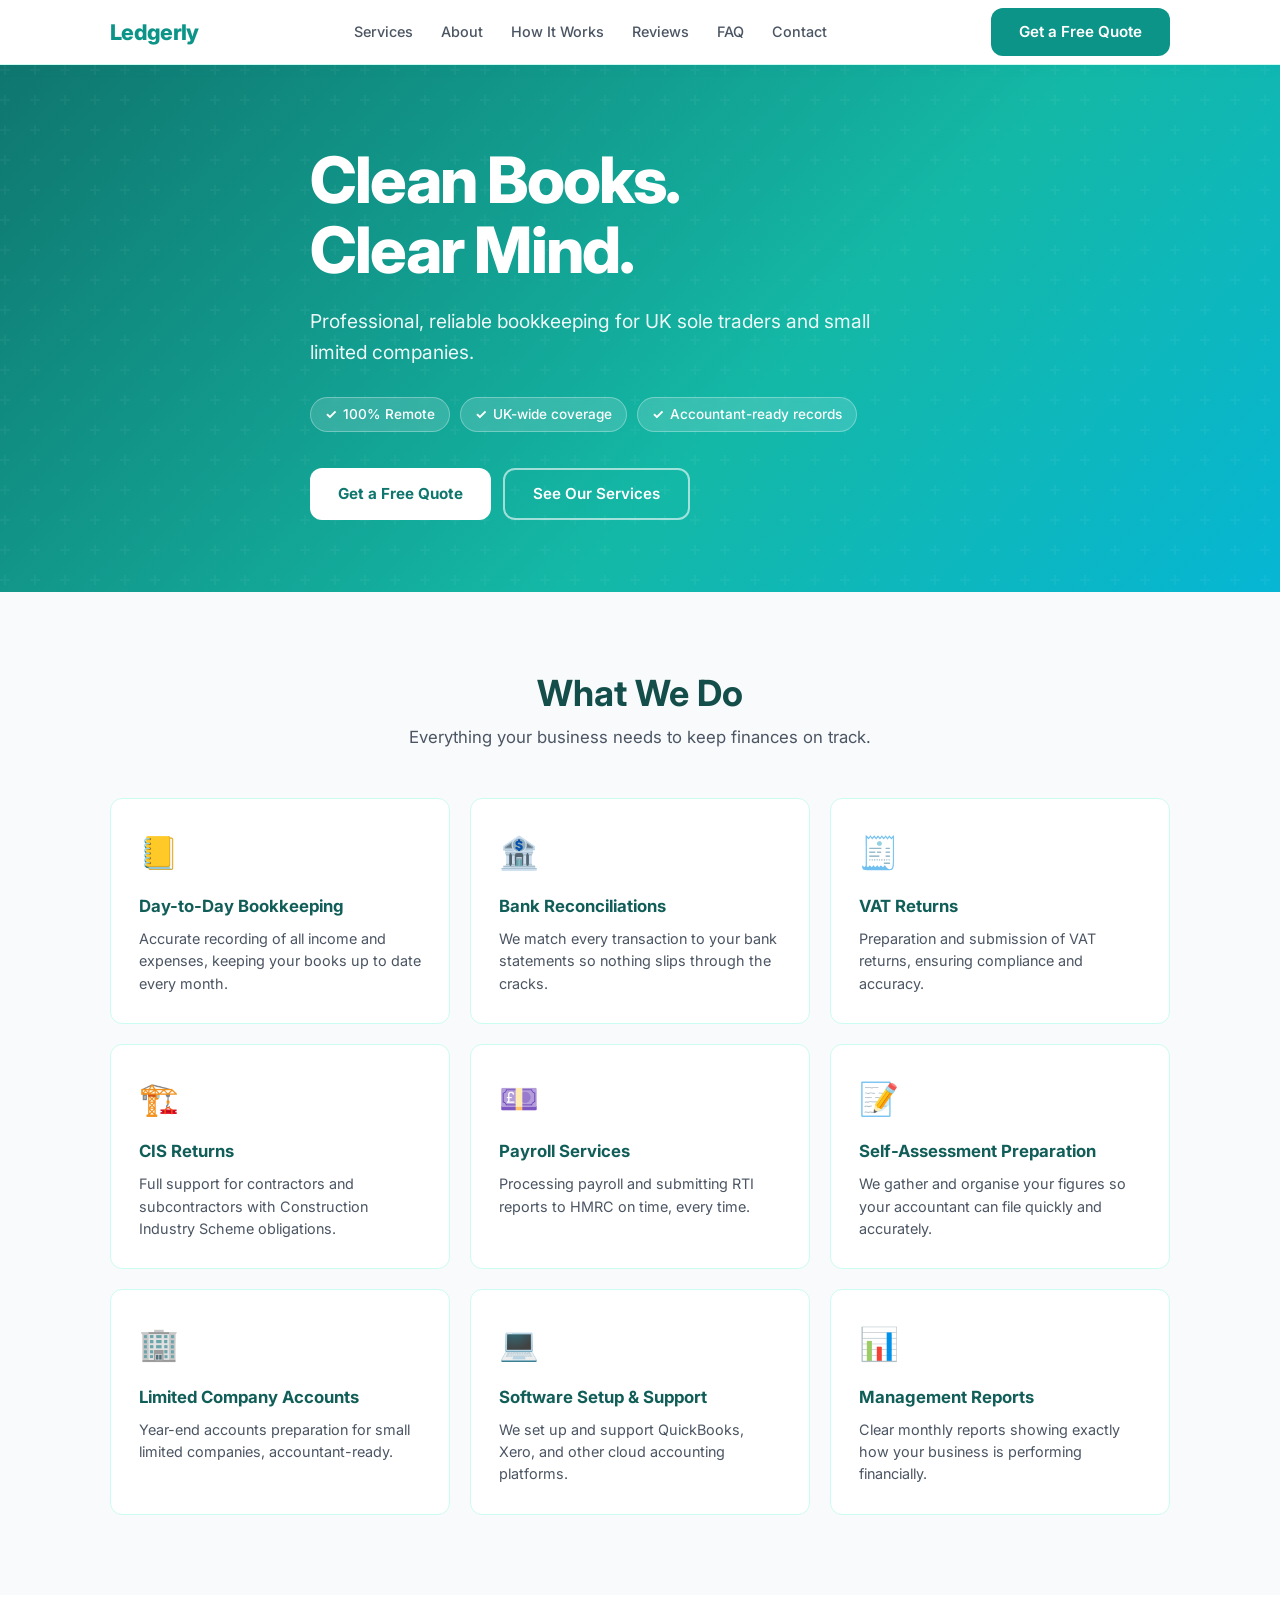
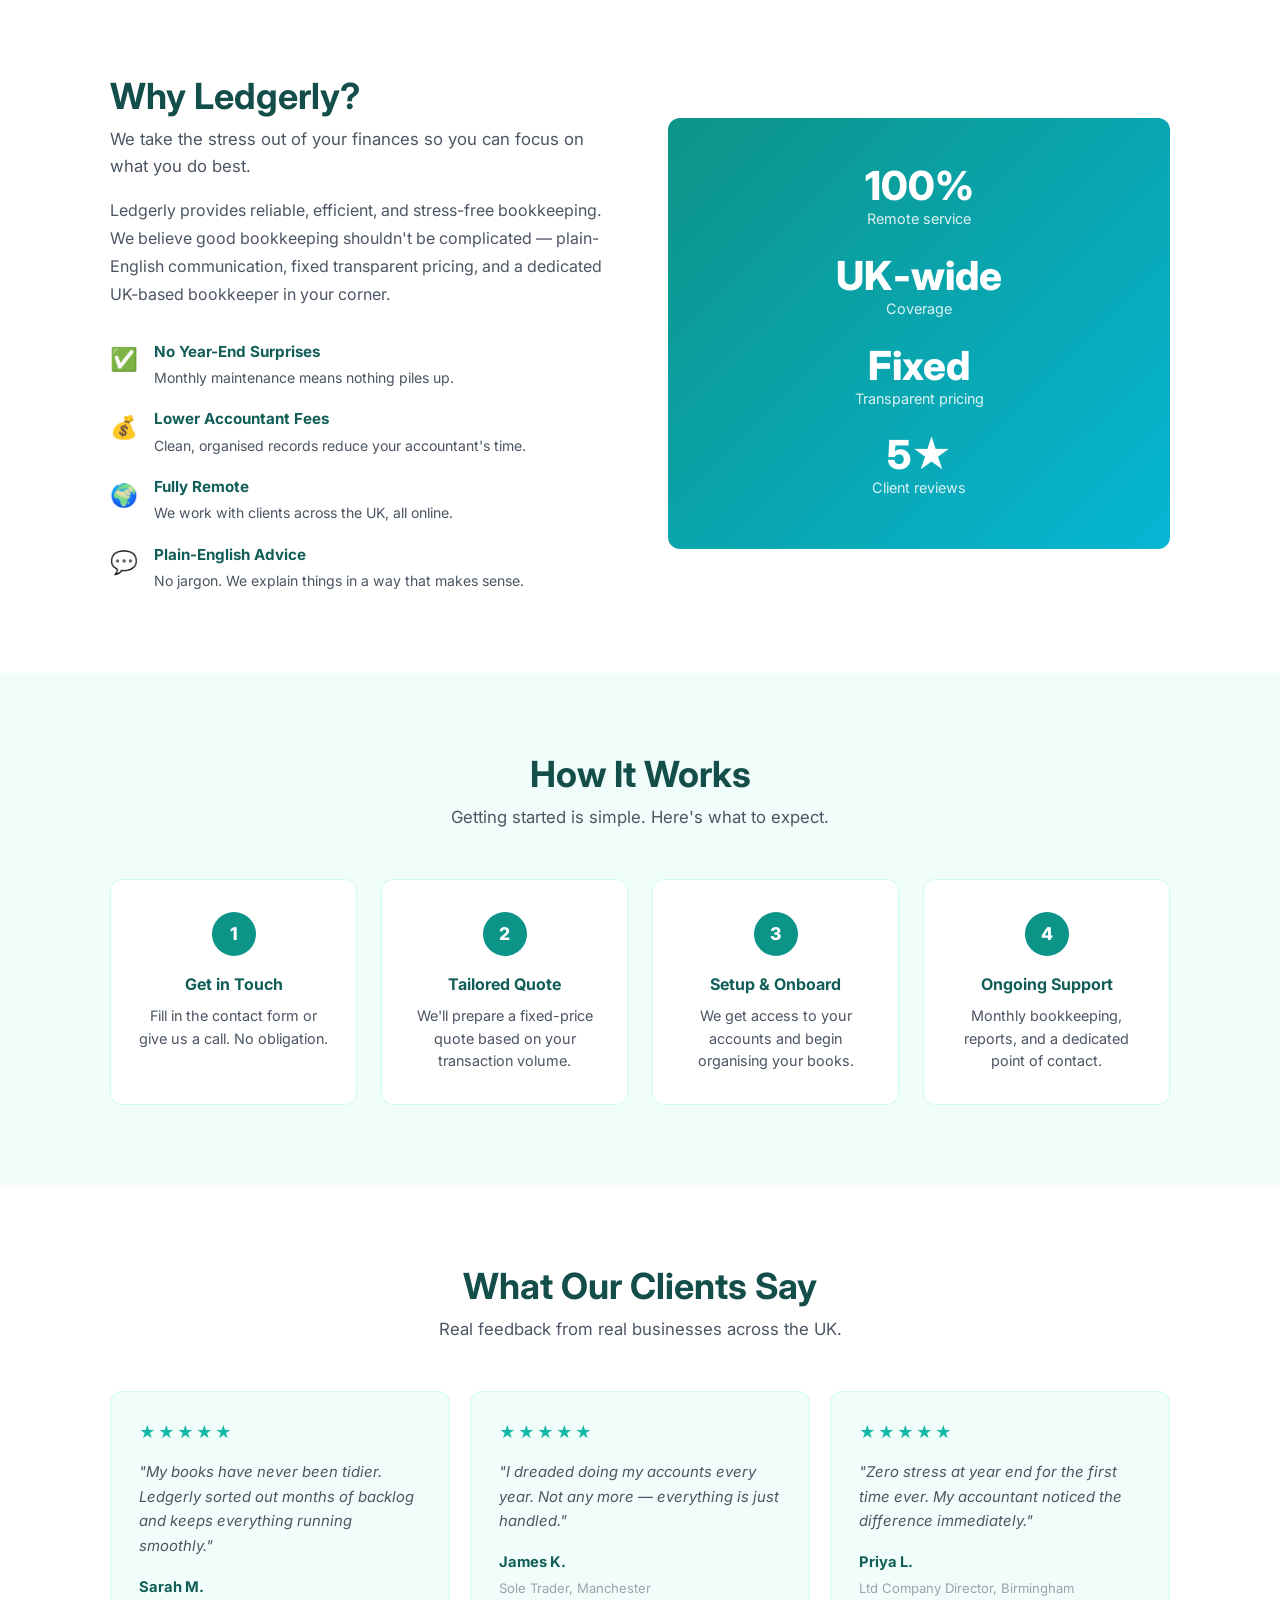
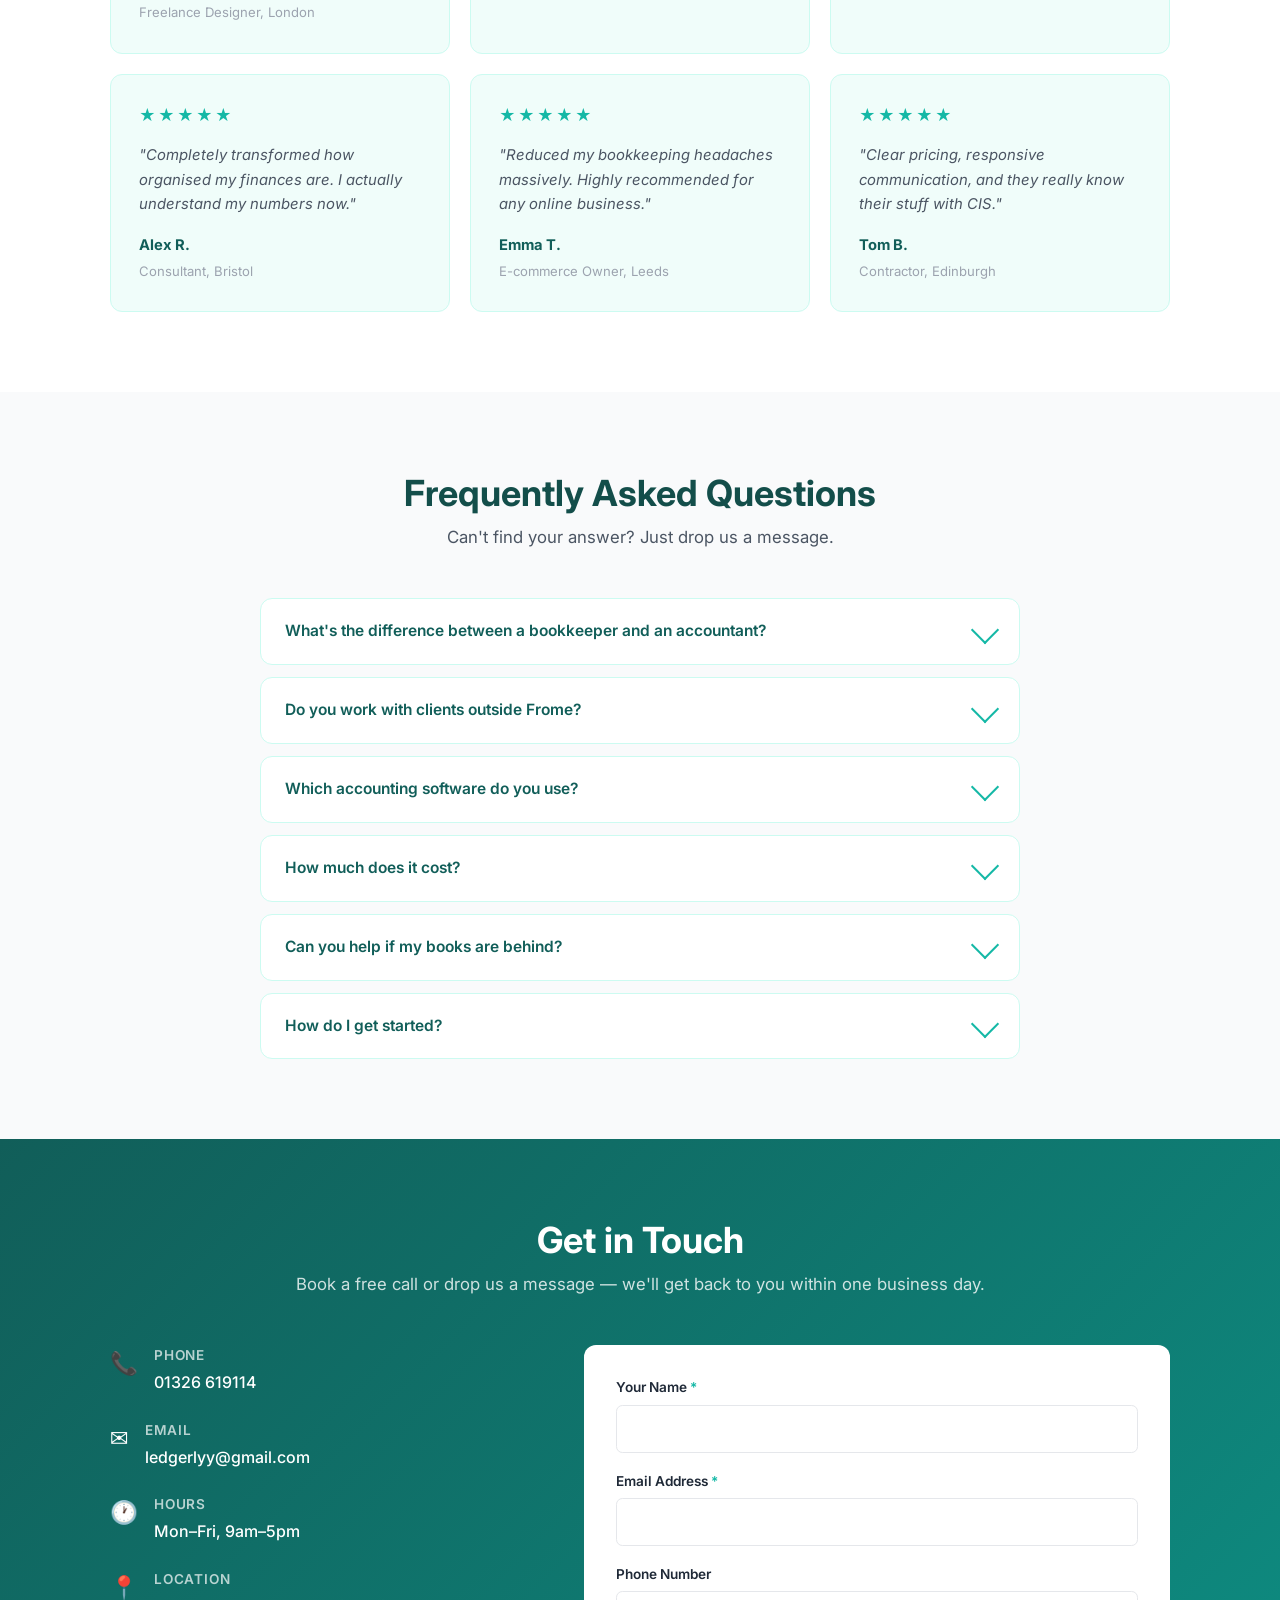
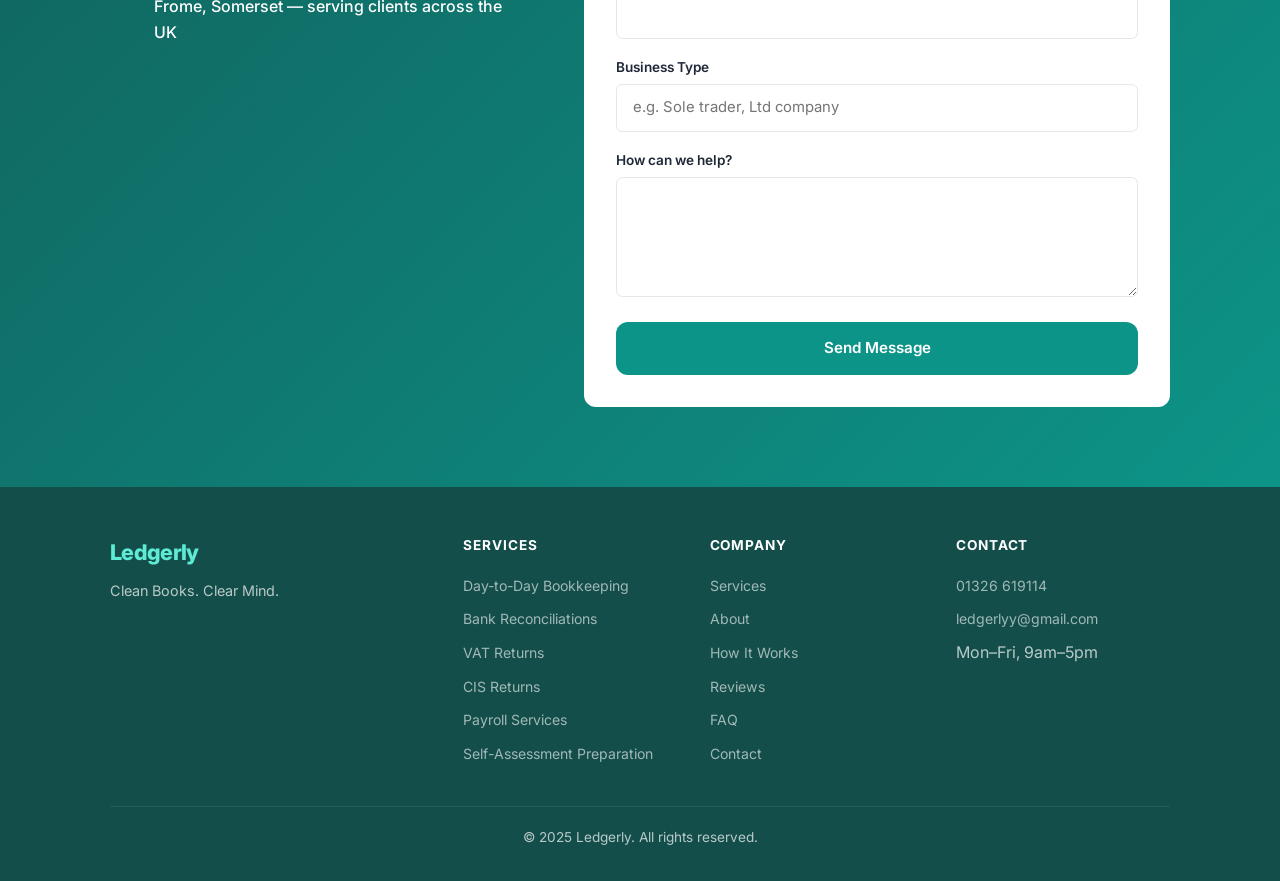
==== index.html @ a7e12fb5 "Initial load" ====
<!DOCTYPE html>
<html lang="en">
<head>
  <meta charset="UTF-8" />
  <meta name="viewport" content="width=device-width, initial-scale=1.0" />

  <!-- =====================================================
       EDIT: Page title & meta description (shown in Google)
       ===================================================== -->
  <title>Ledgerly — Professional Bookkeeping in Frome &amp; across the UK</title>
  <meta name="description" content="Reliable, remote bookkeeping for sole traders and small limited companies. Fixed-price packages. Based in Frome, Somerset — serving clients UK-wide." />

  <!-- Fonts -->
  <link rel="preconnect" href="https://fonts.googleapis.com" />
  <link rel="preconnect" href="https://fonts.gstatic.com" crossorigin />
  <link href="https://fonts.googleapis.com/css2?family=Inter:wght@400;500;600;700;800&display=swap" rel="stylesheet" />

  <link rel="stylesheet" href="style.css" />
</head>
<body>

  <!-- ╔══════════════════════════════════════════════════╗
       ║  NAVIGATION                                      ║
       ╚══════════════════════════════════════════════════╝ -->
  <header class="nav" id="nav">
    <div class="container nav__inner">
      <a href="#" class="nav__logo" id="nav-logo">Ledgerly</a>
      <nav class="nav__links" id="nav-links" aria-label="Main navigation"></nav>
      <a href="#contact" class="btn btn-primary nav__cta" id="nav-cta">Get a Free Quote</a>
      <button class="nav__hamburger" id="hamburger" aria-label="Open menu" aria-expanded="false">
        <span></span><span></span><span></span>
      </button>
    </div>
    <div class="nav__mobile" id="mobile-menu" role="navigation" aria-label="Mobile navigation"></div>
  </header>

  <main>

    <!-- ╔══════════════════════════════════════════════════╗
         ║  HERO                                            ║
         ╚══════════════════════════════════════════════════╝ -->
    <section class="hero" id="hero">
      <div class="container hero__inner">
        <h1 id="hero-heading"></h1>
        <p class="hero__sub" id="hero-sub"></p>
        <div class="hero__badges" id="hero-badges"></div>
        <div class="hero__ctas" id="hero-ctas"></div>
      </div>
    </section>

    <!-- ╔══════════════════════════════════════════════════╗
         ║  SERVICES                                        ║
         ╚══════════════════════════════════════════════════╝ -->
    <section class="services" id="services">
      <div class="container">
        <div class="section-header">
          <h2 class="section-heading" id="services-heading"></h2>
          <p class="section-sub"     id="services-sub"></p>
        </div>
        <div class="services__grid" id="services-grid"></div>
      </div>
    </section>

    <!-- ╔══════════════════════════════════════════════════╗
         ║  ABOUT / WHY US                                  ║
         ╚══════════════════════════════════════════════════╝ -->
    <section class="about" id="about">
      <div class="container about__inner">
        <div class="about__text">
          <h2 class="section-heading" id="about-heading"></h2>
          <p class="section-sub"     id="about-sub"></p>
          <p class="about__body"     id="about-body"></p>
          <ul class="about__points"  id="about-points"></ul>
        </div>
        <div class="about__visual" id="about-visual" aria-hidden="true">
          <div class="about__stat"><strong>100%</strong><span>Remote service</span></div>
          <div class="about__stat"><strong>UK&#8209;wide</strong><span>Coverage</span></div>
          <div class="about__stat"><strong>Fixed</strong><span>Transparent pricing</span></div>
          <div class="about__stat"><strong>5★</strong><span>Client reviews</span></div>
        </div>
      </div>
    </section>

    <!-- ╔══════════════════════════════════════════════════╗
         ║  HOW IT WORKS                                    ║
         ╚══════════════════════════════════════════════════╝ -->
    <section class="how-it-works" id="how-it-works">
      <div class="container">
        <div class="section-header">
          <h2 class="section-heading" id="hiw-heading"></h2>
          <p class="section-sub"     id="hiw-sub"></p>
        </div>
        <div class="steps" id="steps"></div>
      </div>
    </section>

    <!-- ╔══════════════════════════════════════════════════╗
         ║  REVIEWS / TESTIMONIALS                          ║
         ╚══════════════════════════════════════════════════╝ -->
    <section class="reviews" id="reviews">
      <div class="container">
        <div class="section-header">
          <h2 class="section-heading" id="reviews-heading"></h2>
          <p class="section-sub"     id="reviews-sub"></p>
        </div>
        <div class="reviews__grid" id="reviews-grid"></div>
      </div>
    </section>

    <!-- ╔══════════════════════════════════════════════════╗
         ║  FAQ                                             ║
         ╚══════════════════════════════════════════════════╝ -->
    <section class="faq" id="faq">
      <div class="container">
        <div class="section-header">
          <h2 class="section-heading" id="faq-heading"></h2>
          <p class="section-sub"     id="faq-sub"></p>
        </div>
        <ul class="faq__list" id="faq-list"></ul>
      </div>
    </section>

    <!-- ╔══════════════════════════════════════════════════╗
         ║  CONTACT                                         ║
         ╚══════════════════════════════════════════════════╝ -->
    <section class="contact" id="contact">
      <div class="container">
        <div class="section-header">
          <h2 class="section-heading" id="contact-heading"></h2>
          <p class="section-sub"     id="contact-sub"></p>
        </div>
        <div class="contact__inner">

          <!-- Contact details -->
          <div class="contact__info" id="contact-info">
            <div class="contact__detail">
              <span class="contact__detail-icon">📞</span>
              <div>
                <h4>Phone</h4>
                <a id="contact-phone" href=""></a>
              </div>
            </div>
            <div class="contact__detail">
              <span class="contact__detail-icon">✉️</span>
              <div>
                <h4>Email</h4>
                <a id="contact-email" href=""></a>
              </div>
            </div>
            <div class="contact__detail">
              <span class="contact__detail-icon">🕐</span>
              <div>
                <h4>Hours</h4>
                <p id="contact-hours"></p>
              </div>
            </div>
            <div class="contact__detail">
              <span class="contact__detail-icon">📍</span>
              <div>
                <h4>Location</h4>
                <p id="contact-location"></p>
              </div>
            </div>
          </div>

          <!-- Contact form -->
          <!-- NOTE: This form does nothing by default — connect to Formspree, Netlify Forms,
               or similar to receive submissions. See script.js for instructions. -->
          <div class="contact__form">
            <form id="contact-form" novalidate>
              <div id="form-fields"></div>
              <button type="submit" class="btn btn-primary form-submit" id="form-submit"></button>
            </form>
            <div class="form-success" id="form-success">
              ✅ Thanks! We'll be in touch within one business day.
            </div>
          </div>

        </div>
      </div>
    </section>

  </main>

  <!-- ╔══════════════════════════════════════════════════╗
       ║  FOOTER                                          ║
       ╚══════════════════════════════════════════════════╝ -->
  <footer class="footer">
    <div class="container">
      <div class="footer__inner">

        <div class="footer__brand">
          <div class="nav__logo" id="footer-logo"></div>
          <p id="footer-tagline"></p>
        </div>

        <div class="footer__col">
          <h4>Services</h4>
          <ul id="footer-services"></ul>
        </div>

        <div class="footer__col">
          <h4>Company</h4>
          <ul id="footer-nav"></ul>
        </div>

        <div class="footer__col">
          <h4>Contact</h4>
          <ul id="footer-contact"></ul>
        </div>

      </div>

      <div class="footer__bottom">
        <p id="footer-copy"></p>
      </div>
    </div>
  </footer>

  <!-- Content data -->
  <script src="content.js"></script>
  <!-- App logic (renders content + interactivity) -->
  <script src="script.js"></script>

</body>
</html>
---- style.css ----
/* ============================================================
   LEDGERLY — Turquoise Theme
   To change colours, edit the variables in :root below
   ============================================================ */

:root {
  /* Primary palette — turquoise / teal */
  --clr-50:   #f0fdfa;
  --clr-100:  #ccfbf1;
  --clr-200:  #99f6e4;
  --clr-300:  #5eead4;
  --clr-400:  #2dd4bf;
  --clr-500:  #14b8a6;   /* main brand colour */
  --clr-600:  #0d9488;   /* darker — headings, buttons */
  --clr-700:  #0f766e;
  --clr-800:  #115e59;
  --clr-900:  #134e4a;

  /* Accent */
  --clr-accent: #06b6d4;   /* cyan pop */

  /* Neutrals */
  --clr-white:  #ffffff;
  --clr-gray50: #f9fafb;
  --clr-gray100:#f3f4f6;
  --clr-gray200:#e5e7eb;
  --clr-gray400:#9ca3af;
  --clr-gray600:#4b5563;
  --clr-gray800:#1f2937;
  --clr-gray900:#111827;

  /* Typography */
  --font-sans: 'Inter', system-ui, -apple-system, sans-serif;
  --font-size-base: 1rem;

  /* Layout */
  --max-w: 1100px;
  --radius: .75rem;
  --radius-sm: .4rem;
  --shadow: 0 4px 24px rgba(13, 148, 136, .12);
  --shadow-lg: 0 8px 40px rgba(13, 148, 136, .18);

  /* Transitions */
  --transition: .2s ease;
}

/* ── Reset ───────────────────────────────────────────────── */
*, *::before, *::after { box-sizing: border-box; margin: 0; padding: 0; }

html { scroll-behavior: smooth; font-size: 16px; }

body {
  font-family: var(--font-sans);
  color: var(--clr-gray800);
  background: var(--clr-white);
  line-height: 1.6;
  -webkit-font-smoothing: antialiased;
}

img { max-width: 100%; display: block; }
a  { color: inherit; text-decoration: none; }
ul { list-style: none; }
button { cursor: pointer; border: none; background: none; font: inherit; }

/* ── Utilities ───────────────────────────────────────────── */
.container {
  max-width: var(--max-w);
  margin-inline: auto;
  padding-inline: 1.25rem;
}

.section-heading {
  font-size: clamp(1.6rem, 4vw, 2.25rem);
  font-weight: 700;
  color: var(--clr-900);
  line-height: 1.2;
}

.section-sub {
  color: var(--clr-gray600);
  font-size: 1.05rem;
  margin-top: .5rem;
}

.section-header {
  text-align: center;
  margin-bottom: 3rem;
}

.btn {
  display: inline-flex;
  align-items: center;
  gap: .4rem;
  padding: .75rem 1.75rem;
  border-radius: var(--radius);
  font-weight: 600;
  font-size: .95rem;
  transition: var(--transition);
  white-space: nowrap;
}

.btn-primary {
  background: var(--clr-600);
  color: var(--clr-white);
}
.btn-primary:hover { background: var(--clr-700); transform: translateY(-1px); box-shadow: var(--shadow); }

.btn-outline {
  background: transparent;
  color: var(--clr-600);
  border: 2px solid var(--clr-600);
}
.btn-outline:hover { background: var(--clr-50); }

.btn-white {
  background: var(--clr-white);
  color: var(--clr-700);
  font-weight: 700;
}
.btn-white:hover { background: var(--clr-50); transform: translateY(-1px); }

/* ── Navigation ──────────────────────────────────────────── */
.nav {
  position: sticky;
  top: 0;
  z-index: 100;
  background: var(--clr-white);
  border-bottom: 1px solid var(--clr-100);
  box-shadow: 0 2px 12px rgba(13,148,136,.07);
}

.nav__inner {
  display: flex;
  align-items: center;
  justify-content: space-between;
  height: 4rem;
}

.nav__logo {
  font-size: 1.35rem;
  font-weight: 800;
  color: var(--clr-600);
  letter-spacing: -.03em;
}

.nav__logo span { color: var(--clr-accent); }

.nav__links {
  display: flex;
  align-items: center;
  gap: 1.75rem;
}

.nav__links a {
  font-size: .9rem;
  font-weight: 500;
  color: var(--clr-gray600);
  transition: color var(--transition);
}
.nav__links a:hover { color: var(--clr-600); }

.nav__cta { margin-left: .5rem; }

.nav__hamburger {
  display: none;
  flex-direction: column;
  gap: 5px;
  padding: .25rem;
}
.nav__hamburger span {
  display: block;
  width: 22px;
  height: 2px;
  background: var(--clr-600);
  border-radius: 2px;
  transition: var(--transition);
}

/* ── Mobile nav ──────────────────────────────────────────── */
.nav__mobile {
  display: none;
  flex-direction: column;
  gap: .25rem;
  padding: 1rem 1.25rem 1.5rem;
  background: var(--clr-white);
  border-top: 1px solid var(--clr-100);
}
.nav__mobile.open { display: flex; }
.nav__mobile a {
  padding: .6rem .75rem;
  border-radius: var(--radius-sm);
  font-weight: 500;
  color: var(--clr-gray600);
  transition: background var(--transition), color var(--transition);
}
.nav__mobile a:hover { background: var(--clr-50); color: var(--clr-600); }
.nav__mobile .btn { width: 100%; justify-content: center; margin-top: .5rem; }

/* ── Hero ────────────────────────────────────────────────── */
.hero {
  background: linear-gradient(135deg, var(--clr-700) 0%, var(--clr-500) 60%, var(--clr-accent) 100%);
  color: var(--clr-white);
  padding: 5rem 0 4.5rem;
  position: relative;
  overflow: hidden;
}

.hero::before {
  content: "";
  position: absolute;
  inset: 0;
  background: url("data:image/svg+xml,%3Csvg width='60' height='60' viewBox='0 0 60 60' xmlns='http://www.w3.org/2000/svg'%3E%3Cg fill='none' fill-rule='evenodd'%3E%3Cg fill='%23ffffff' fill-opacity='0.04'%3E%3Cpath d='M36 34v-4h-2v4h-4v2h4v4h2v-4h4v-2h-4zm0-30V0h-2v4h-4v2h4v4h2V6h4V4h-4zM6 34v-4H4v4H0v2h4v4h2v-4h4v-2H6zM6 4V0H4v4H0v2h4v4h2V6h4V4H6z'/%3E%3C/g%3E%3C/g%3E%3C/svg%3E");
  pointer-events: none;
}

.hero__inner { position: relative; max-width: 700px; }

.hero h1 {
  font-size: clamp(2.4rem, 6vw, 4rem);
  font-weight: 800;
  line-height: 1.1;
  letter-spacing: -.03em;
  margin-bottom: 1.25rem;
}

.hero__sub {
  font-size: clamp(1rem, 2.5vw, 1.2rem);
  opacity: .92;
  margin-bottom: 1.75rem;
  max-width: 560px;
  line-height: 1.65;
}

.hero__badges {
  display: flex;
  flex-wrap: wrap;
  gap: .6rem;
  margin-bottom: 2.25rem;
}

.badge {
  display: inline-flex;
  align-items: center;
  gap: .35rem;
  padding: .35rem .9rem;
  background: rgba(255,255,255,.15);
  border: 1px solid rgba(255,255,255,.3);
  border-radius: 100px;
  font-size: .85rem;
  font-weight: 500;
  backdrop-filter: blur(4px);
}

.badge::before { content: "✓"; font-weight: 700; }

.hero__ctas { display: flex; flex-wrap: wrap; gap: .75rem; }

/* ── Services ────────────────────────────────────────────── */
.services {
  padding: 5rem 0;
  background: var(--clr-gray50);
}

.services__grid {
  display: grid;
  grid-template-columns: repeat(auto-fill, minmax(300px, 1fr));
  gap: 1.25rem;
}

.service-card {
  background: var(--clr-white);
  border-radius: var(--radius);
  padding: 1.75rem;
  border: 1px solid var(--clr-100);
  transition: transform var(--transition), box-shadow var(--transition);
}
.service-card:hover { transform: translateY(-3px); box-shadow: var(--shadow); }

.service-card__icon {
  font-size: 2rem;
  margin-bottom: .9rem;
}

.service-card h3 {
  font-size: 1.05rem;
  font-weight: 700;
  color: var(--clr-800);
  margin-bottom: .5rem;
}

.service-card p {
  font-size: .9rem;
  color: var(--clr-gray600);
  line-height: 1.55;
}

/* ── About ───────────────────────────────────────────────── */
.about {
  padding: 5rem 0;
  background: var(--clr-white);
}

.about__inner {
  display: grid;
  grid-template-columns: 1fr 1fr;
  gap: 3.5rem;
  align-items: center;
}

.about__text .section-heading { text-align: left; }
.about__text .section-sub     { text-align: left; margin-bottom: 1rem; }

.about__body {
  color: var(--clr-gray600);
  line-height: 1.75;
  margin-bottom: 2rem;
}

.about__points {
  display: flex;
  flex-direction: column;
  gap: 1.1rem;
}

.about-point {
  display: flex;
  gap: 1rem;
  align-items: flex-start;
}

.about-point__icon {
  font-size: 1.4rem;
  flex-shrink: 0;
  margin-top: .1rem;
}

.about-point h4 {
  font-size: .95rem;
  font-weight: 700;
  color: var(--clr-800);
  margin-bottom: .2rem;
}

.about-point p {
  font-size: .88rem;
  color: var(--clr-gray600);
}

.about__visual {
  background: linear-gradient(135deg, var(--clr-600) 0%, var(--clr-accent) 100%);
  border-radius: var(--radius);
  padding: 3rem 2.5rem;
  display: flex;
  flex-direction: column;
  gap: 1.5rem;
}

.about__stat {
  text-align: center;
  color: var(--clr-white);
}
.about__stat strong {
  display: block;
  font-size: 2.5rem;
  font-weight: 800;
  line-height: 1;
}
.about__stat span {
  font-size: .9rem;
  opacity: .85;
}

/* ── How It Works ────────────────────────────────────────── */
.how-it-works {
  padding: 5rem 0;
  background: var(--clr-50);
}

.steps {
  display: grid;
  grid-template-columns: repeat(auto-fill, minmax(220px, 1fr));
  gap: 1.5rem;
  counter-reset: steps;
}

.step {
  background: var(--clr-white);
  border-radius: var(--radius);
  padding: 2rem 1.5rem;
  text-align: center;
  border: 1px solid var(--clr-100);
  position: relative;
}

.step__num {
  width: 2.75rem;
  height: 2.75rem;
  border-radius: 50%;
  background: var(--clr-600);
  color: var(--clr-white);
  font-weight: 800;
  font-size: 1.1rem;
  display: inline-flex;
  align-items: center;
  justify-content: center;
  margin-bottom: 1rem;
}

.step h3 {
  font-size: 1rem;
  font-weight: 700;
  color: var(--clr-800);
  margin-bottom: .5rem;
}

.step p {
  font-size: .9rem;
  color: var(--clr-gray600);
  line-height: 1.55;
}

/* ── Reviews ─────────────────────────────────────────────── */
.reviews {
  padding: 5rem 0;
  background: var(--clr-white);
}

.reviews__grid {
  display: grid;
  grid-template-columns: repeat(auto-fill, minmax(300px, 1fr));
  gap: 1.25rem;
}

.review-card {
  background: var(--clr-50);
  border: 1px solid var(--clr-100);
  border-radius: var(--radius);
  padding: 1.75rem;
  transition: box-shadow var(--transition);
}
.review-card:hover { box-shadow: var(--shadow); }

.review-card__stars {
  color: var(--clr-500);
  font-size: 1rem;
  letter-spacing: 2px;
  margin-bottom: .9rem;
}

.review-card__text {
  font-size: .93rem;
  color: var(--clr-gray600);
  line-height: 1.65;
  margin-bottom: 1.1rem;
  font-style: italic;
}

.review-card__author strong {
  display: block;
  font-size: .92rem;
  font-weight: 700;
  color: var(--clr-800);
}
.review-card__author span {
  font-size: .82rem;
  color: var(--clr-gray400);
}

/* ── FAQ ─────────────────────────────────────────────────── */
.faq {
  padding: 5rem 0;
  background: var(--clr-gray50);
}

.faq__list {
  max-width: 760px;
  margin-inline: auto;
  display: flex;
  flex-direction: column;
  gap: .75rem;
}

.faq-item {
  background: var(--clr-white);
  border: 1px solid var(--clr-100);
  border-radius: var(--radius);
  overflow: hidden;
}

.faq-item__q {
  width: 100%;
  text-align: left;
  padding: 1.25rem 1.5rem;
  display: flex;
  align-items: center;
  justify-content: space-between;
  gap: 1rem;
  font-weight: 600;
  font-size: .97rem;
  color: var(--clr-800);
  transition: background var(--transition);
}
.faq-item__q:hover { background: var(--clr-50); }

.faq-item__q .arrow {
  flex-shrink: 0;
  width: 1.25rem;
  height: 1.25rem;
  border-right: 2px solid var(--clr-500);
  border-bottom: 2px solid var(--clr-500);
  transform: rotate(45deg);
  transition: transform var(--transition);
  margin-top: -.25rem;
}

.faq-item.open .faq-item__q .arrow {
  transform: rotate(-135deg);
  margin-top: .25rem;
}

.faq-item__a {
  display: none;
  padding: 0 1.5rem 1.25rem;
  font-size: .93rem;
  color: var(--clr-gray600);
  line-height: 1.7;
}
.faq-item.open .faq-item__a { display: block; }

/* ── Contact ─────────────────────────────────────────────── */
.contact {
  padding: 5rem 0;
  background: linear-gradient(135deg, var(--clr-800) 0%, var(--clr-600) 100%);
  color: var(--clr-white);
}

.contact .section-heading { color: var(--clr-white); }
.contact .section-sub     { color: rgba(255,255,255,.8); }

.contact__inner {
  display: grid;
  grid-template-columns: 1fr 1.4fr;
  gap: 3.5rem;
  align-items: start;
}

.contact__info {
  display: flex;
  flex-direction: column;
  gap: 1.5rem;
}

.contact__detail {
  display: flex;
  gap: 1rem;
  align-items: flex-start;
}
.contact__detail-icon {
  font-size: 1.4rem;
  flex-shrink: 0;
}
.contact__detail h4 {
  font-size: .85rem;
  font-weight: 600;
  opacity: .7;
  text-transform: uppercase;
  letter-spacing: .06em;
  margin-bottom: .2rem;
}
.contact__detail p, .contact__detail a {
  font-size: 1rem;
  color: var(--clr-white);
  font-weight: 500;
}
.contact__detail a:hover { text-decoration: underline; opacity: .85; }

.contact__form {
  background: var(--clr-white);
  border-radius: var(--radius);
  padding: 2rem;
}

.form-group {
  margin-bottom: 1.1rem;
}

.form-group label {
  display: block;
  font-size: .85rem;
  font-weight: 600;
  color: var(--clr-gray800);
  margin-bottom: .35rem;
}

.form-group input,
.form-group textarea {
  width: 100%;
  padding: .7rem 1rem;
  border: 1.5px solid var(--clr-gray200);
  border-radius: var(--radius-sm);
  font: inherit;
  font-size: .93rem;
  color: var(--clr-gray800);
  transition: border-color var(--transition), box-shadow var(--transition);
  outline: none;
}

.form-group input:focus,
.form-group textarea:focus {
  border-color: var(--clr-500);
  box-shadow: 0 0 0 3px rgba(20,184,166,.15);
}

.form-group textarea { resize: vertical; min-height: 110px; }

.form-submit { width: 100%; justify-content: center; padding: .9rem; }

.form-success {
  display: none;
  text-align: center;
  padding: 1.5rem;
  color: var(--clr-700);
  font-weight: 600;
}

/* ── Footer ──────────────────────────────────────────────── */
.footer {
  background: var(--clr-900);
  color: rgba(255,255,255,.7);
  padding: 3rem 0 2rem;
}

.footer__inner {
  display: grid;
  grid-template-columns: 1.5fr 1fr 1fr 1fr;
  gap: 2rem;
}

.footer__brand .nav__logo { color: var(--clr-300); margin-bottom: .6rem; }
.footer__brand p { font-size: .9rem; line-height: 1.6; }

.footer__col h4 {
  font-size: .85rem;
  font-weight: 700;
  color: var(--clr-white);
  text-transform: uppercase;
  letter-spacing: .07em;
  margin-bottom: 1rem;
}

.footer__col ul { display: flex; flex-direction: column; gap: .5rem; }
.footer__col ul a {
  font-size: .88rem;
  color: rgba(255,255,255,.6);
  transition: color var(--transition);
}
.footer__col ul a:hover { color: var(--clr-300); }

.footer__bottom {
  margin-top: 2.5rem;
  padding-top: 1.25rem;
  border-top: 1px solid rgba(255,255,255,.08);
  text-align: center;
  font-size: .85rem;
}

/* ── Responsive ──────────────────────────────────────────── */
@media (max-width: 900px) {
  .about__inner  { grid-template-columns: 1fr; }
  .about__visual { display: none; }
  .contact__inner { grid-template-columns: 1fr; }
  .footer__inner  { grid-template-columns: 1fr 1fr; }
}

@media (max-width: 700px) {
  .nav__links { display: none; }
  .nav__cta   { display: none; }
  .nav__hamburger { display: flex; }

  .hero { padding: 3.5rem 0 3rem; }

  .services__grid { grid-template-columns: 1fr; }
  .steps { grid-template-columns: 1fr 1fr; }
  .reviews__grid { grid-template-columns: 1fr; }
  .footer__inner { grid-template-columns: 1fr; }
}

@media (max-width: 480px) {
  .steps { grid-template-columns: 1fr; }
  .hero__ctas { flex-direction: column; }
  .hero__ctas .btn { width: 100%; justify-content: center; }
}
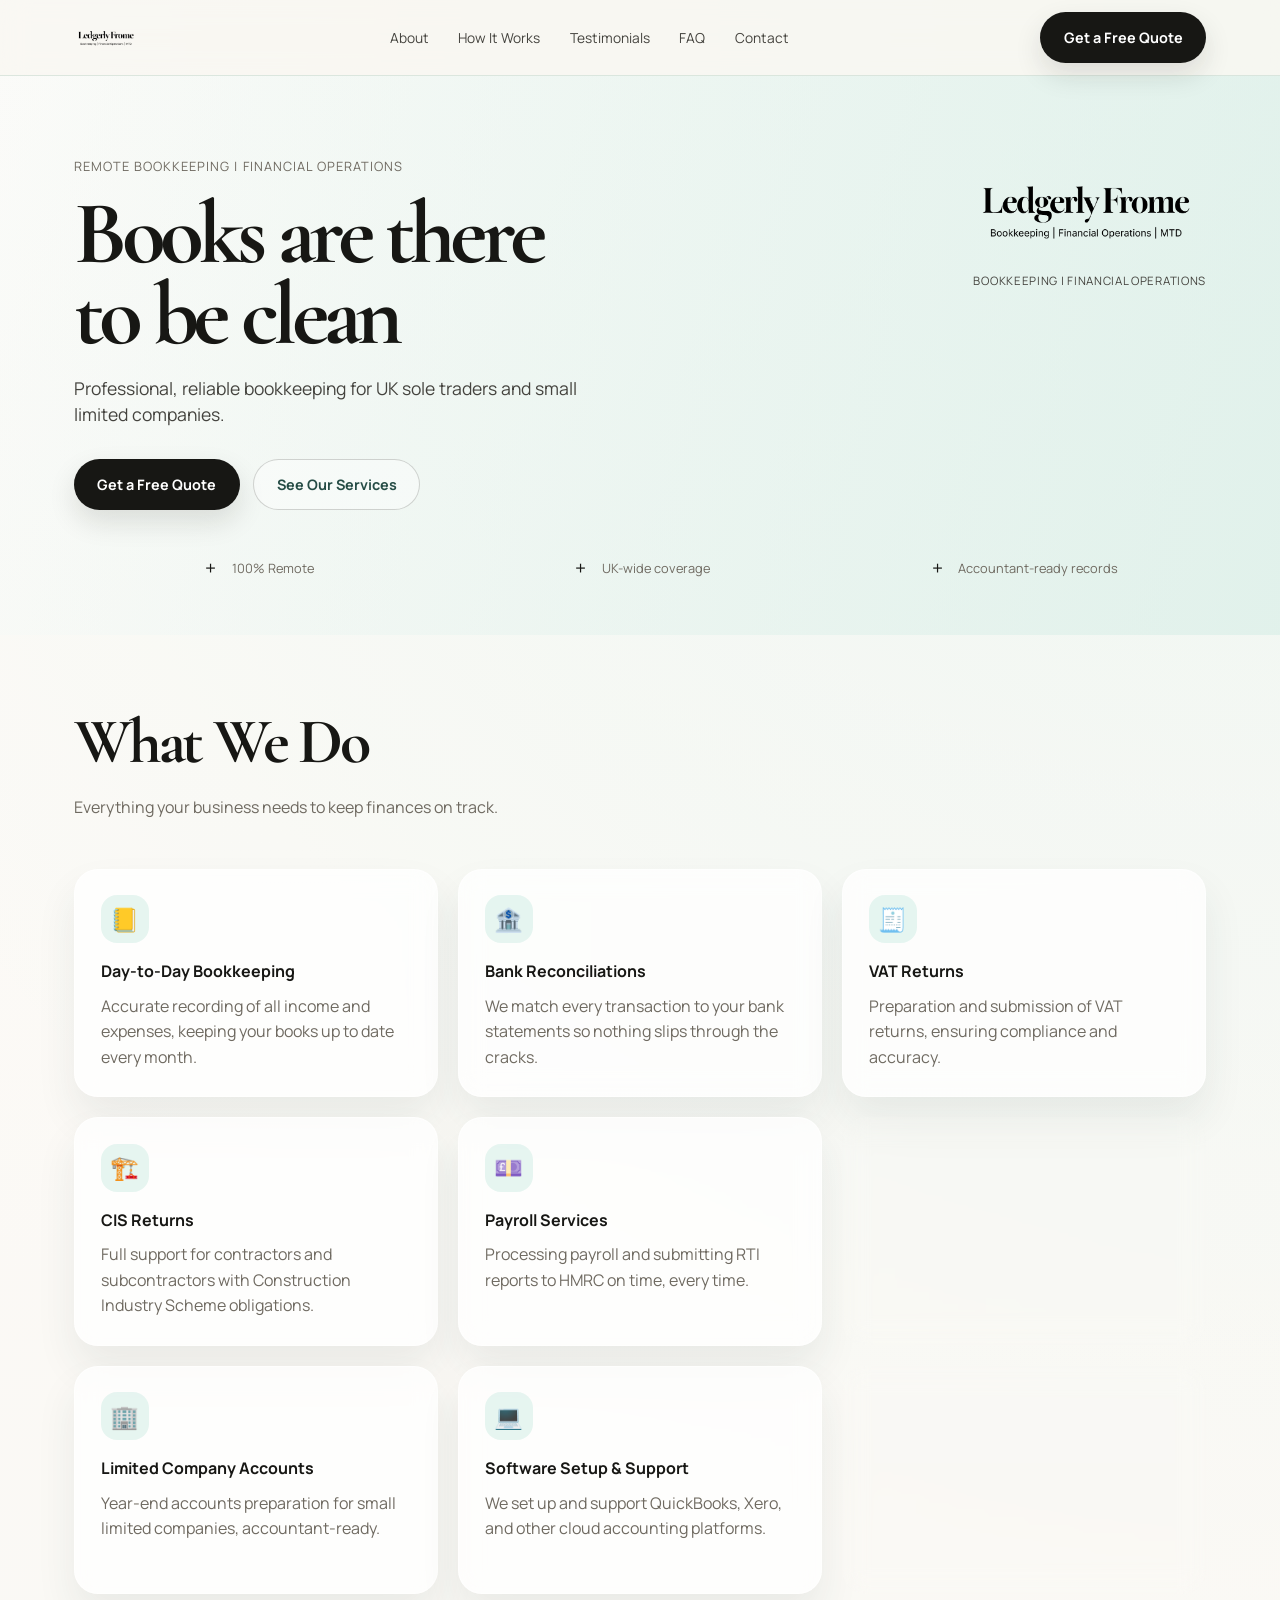
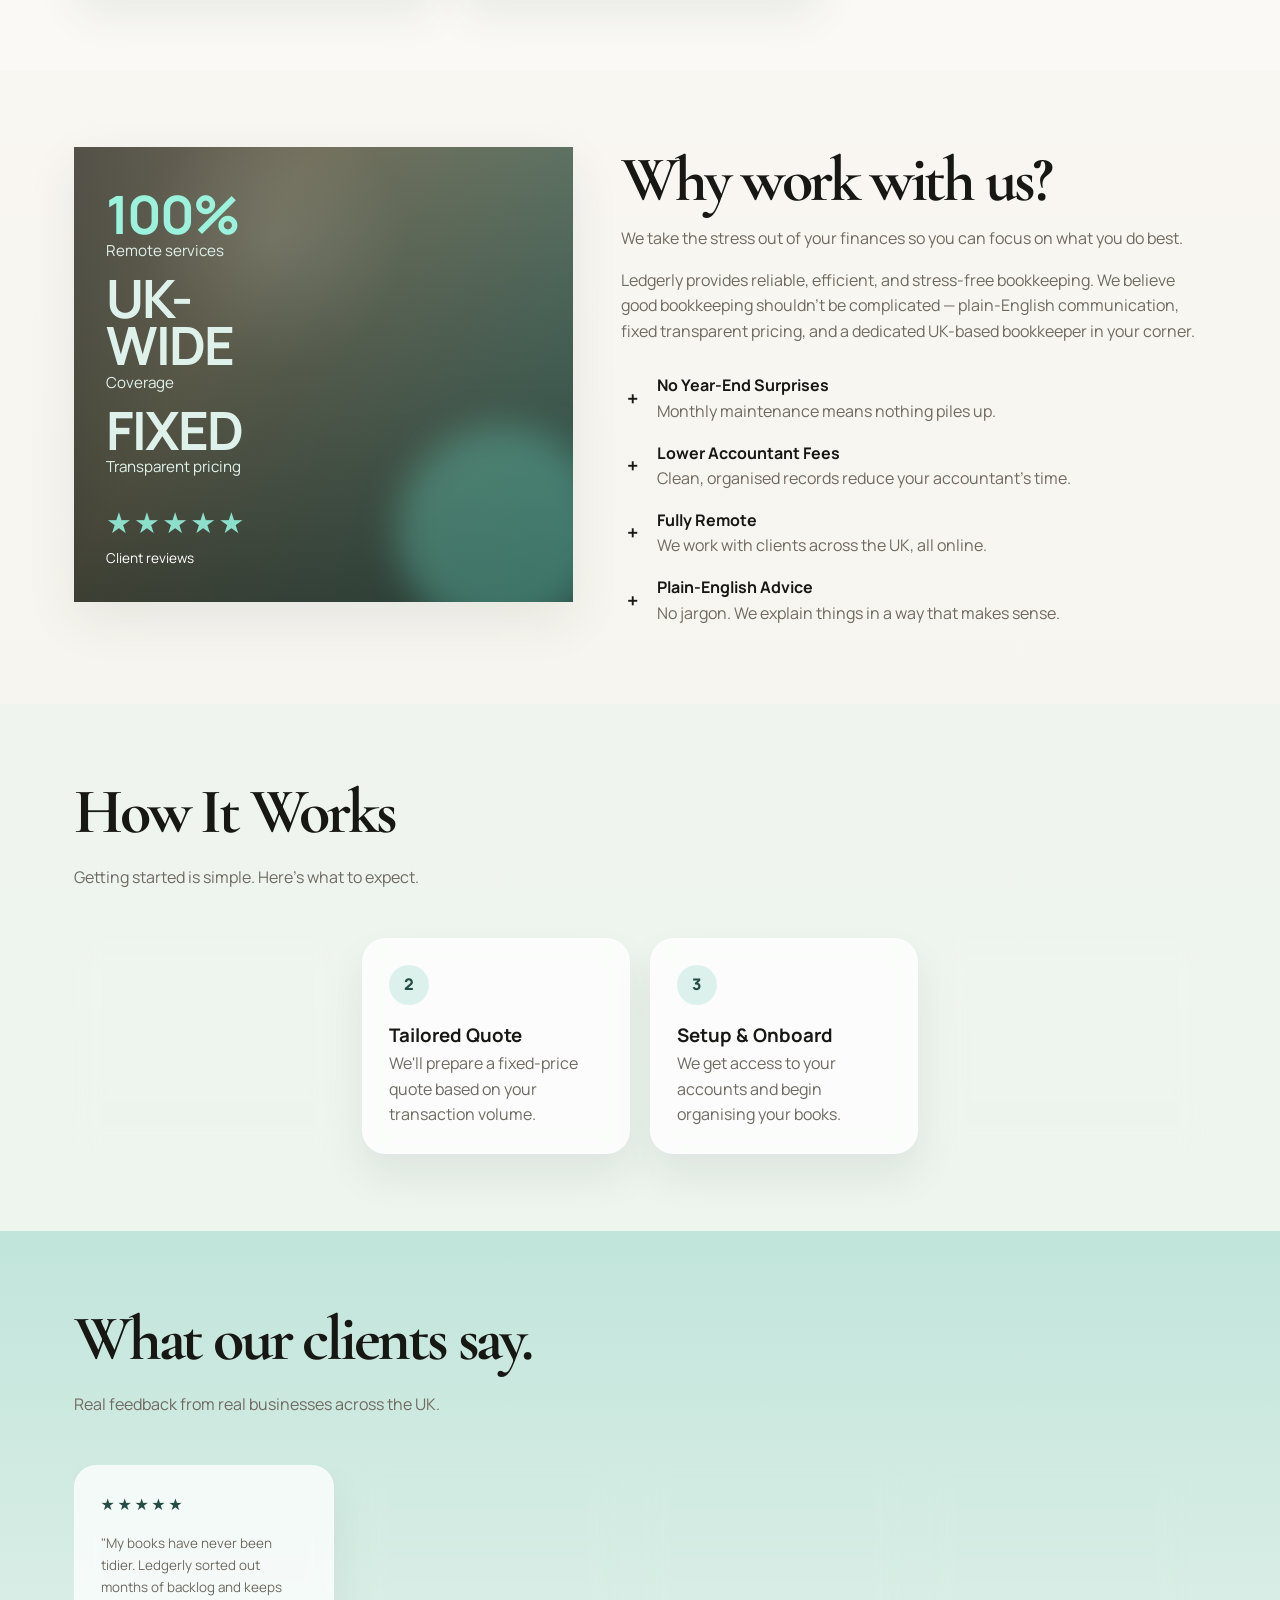
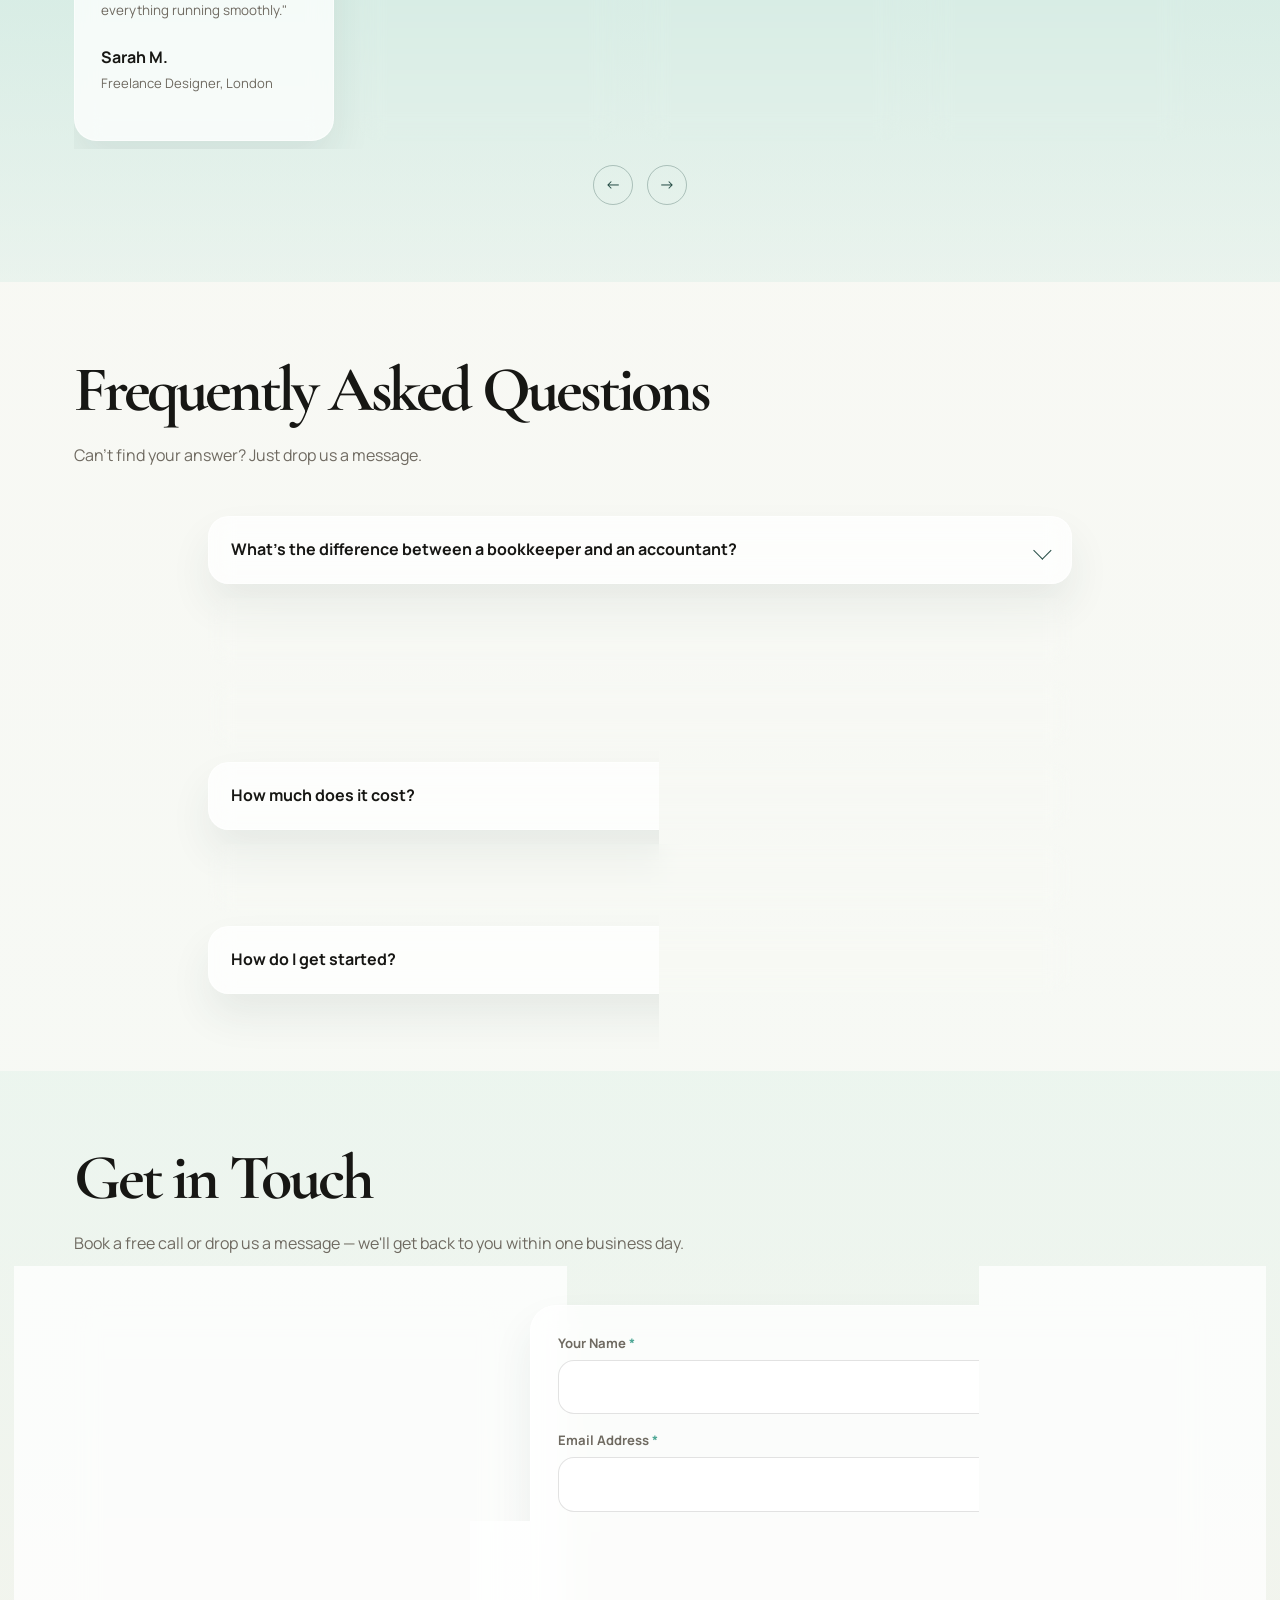
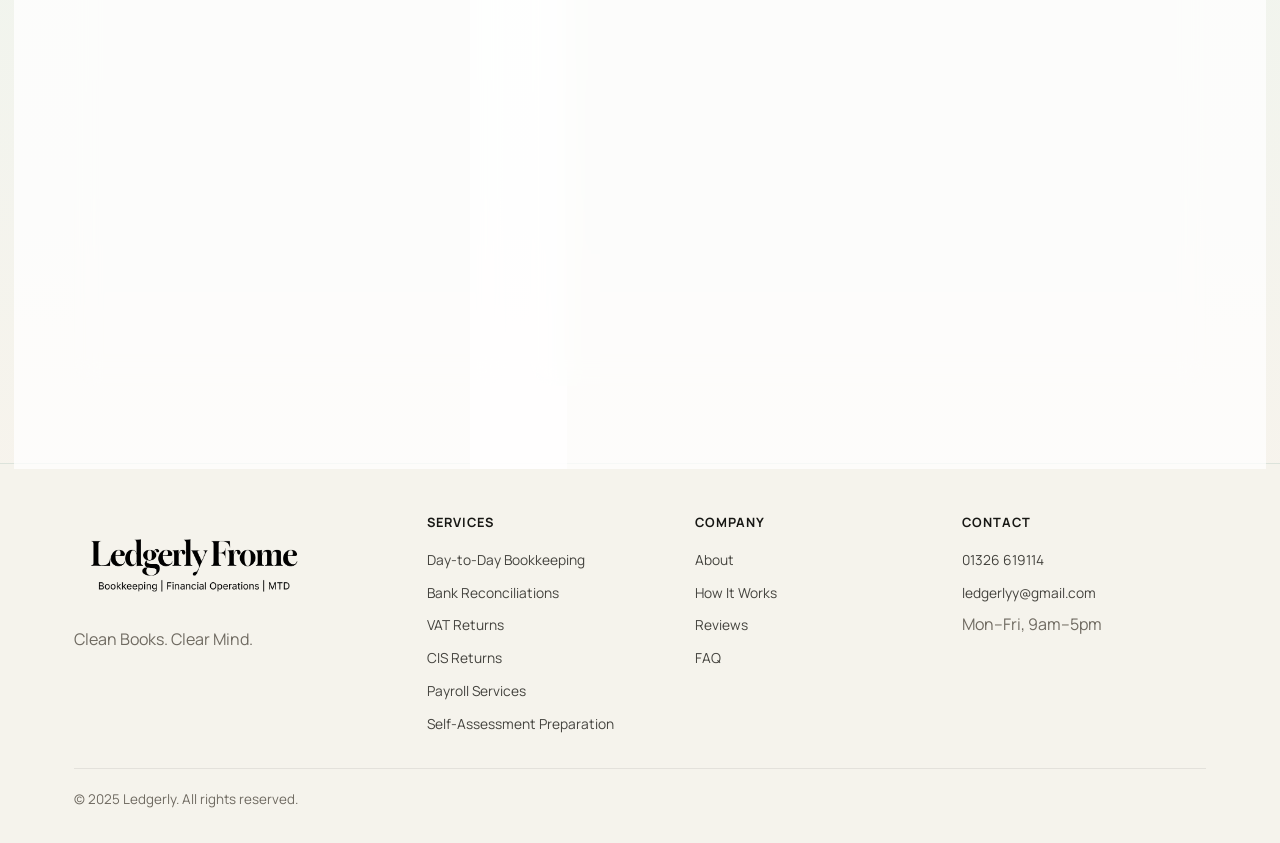
==== commit 6c98ac28: "new logos" ====
--- a/index.html
+++ b/index.html
@@ -3,224 +3,499 @@
 <head>
   <meta charset="UTF-8" />
   <meta name="viewport" content="width=device-width, initial-scale=1.0" />
-
-  <!-- =====================================================
-       EDIT: Page title & meta description (shown in Google)
-       ===================================================== -->
   <title>Ledgerly — Professional Bookkeeping in Frome &amp; across the UK</title>
-  <meta name="description" content="Reliable, remote bookkeeping for sole traders and small limited companies. Fixed-price packages. Based in Frome, Somerset — serving clients UK-wide." />
-
-  <!-- Fonts -->
+  <meta name="description" content="Reliable, remote bookkeeping for sole traders and small limited companies. Fixed-price packages. Based in Frome, Somerset." />
   <link rel="preconnect" href="https://fonts.googleapis.com" />
   <link rel="preconnect" href="https://fonts.gstatic.com" crossorigin />
-  <link href="https://fonts.googleapis.com/css2?family=Inter:wght@400;500;600;700;800&display=swap" rel="stylesheet" />
-
-  <link rel="stylesheet" href="style.css" />
+  <link href="https://fonts.googleapis.com/css2?family=Cormorant+Garamond:wght@500;600;700&family=Manrope:wght@400;500;600;700;800&display=swap" rel="stylesheet" />
+  <link rel="stylesheet" href="static/style.css" />
+  <link rel="icon" type="image/x-icon" href="static/favicon.ico" />
+  <link rel="apple-touch-icon" href="static/logo-icon.png" />
 </head>
 <body>
 
-  <!-- ╔══════════════════════════════════════════════════╗
-       ║  NAVIGATION                                      ║
-       ╚══════════════════════════════════════════════════╝ -->
-  <header class="nav" id="nav">
-    <div class="container nav__inner">
-      <a href="#" class="nav__logo" id="nav-logo">Ledgerly</a>
-      <nav class="nav__links" id="nav-links" aria-label="Main navigation"></nav>
-      <a href="#contact" class="btn btn-primary nav__cta" id="nav-cta">Get a Free Quote</a>
-      <button class="nav__hamburger" id="hamburger" aria-label="Open menu" aria-expanded="false">
-        <span></span><span></span><span></span>
-      </button>
-    </div>
-    <div class="nav__mobile" id="mobile-menu" role="navigation" aria-label="Mobile navigation"></div>
-  </header>
-
-  <main>
-
-    <!-- ╔══════════════════════════════════════════════════╗
-         ║  HERO                                            ║
-         ╚══════════════════════════════════════════════════╝ -->
-    <section class="hero" id="hero">
-      <div class="container hero__inner">
-        <h1 id="hero-heading"></h1>
-        <p class="hero__sub" id="hero-sub"></p>
-        <div class="hero__badges" id="hero-badges"></div>
-        <div class="hero__ctas" id="hero-ctas"></div>
-      </div>
-    </section>
-
-    <!-- ╔══════════════════════════════════════════════════╗
-         ║  SERVICES                                        ║
-         ╚══════════════════════════════════════════════════╝ -->
-    <section class="services" id="services">
-      <div class="container">
-        <div class="section-header">
-          <h2 class="section-heading" id="services-heading"></h2>
-          <p class="section-sub"     id="services-sub"></p>
-        </div>
-        <div class="services__grid" id="services-grid"></div>
-      </div>
-    </section>
-
-    <!-- ╔══════════════════════════════════════════════════╗
-         ║  ABOUT / WHY US                                  ║
-         ╚══════════════════════════════════════════════════╝ -->
-    <section class="about" id="about">
-      <div class="container about__inner">
-        <div class="about__text">
-          <h2 class="section-heading" id="about-heading"></h2>
-          <p class="section-sub"     id="about-sub"></p>
-          <p class="about__body"     id="about-body"></p>
-          <ul class="about__points"  id="about-points"></ul>
-        </div>
-        <div class="about__visual" id="about-visual" aria-hidden="true">
-          <div class="about__stat"><strong>100%</strong><span>Remote service</span></div>
-          <div class="about__stat"><strong>UK&#8209;wide</strong><span>Coverage</span></div>
-          <div class="about__stat"><strong>Fixed</strong><span>Transparent pricing</span></div>
-          <div class="about__stat"><strong>5★</strong><span>Client reviews</span></div>
-        </div>
-      </div>
-    </section>
-
-    <!-- ╔══════════════════════════════════════════════════╗
-         ║  HOW IT WORKS                                    ║
-         ╚══════════════════════════════════════════════════╝ -->
-    <section class="how-it-works" id="how-it-works">
-      <div class="container">
-        <div class="section-header">
-          <h2 class="section-heading" id="hiw-heading"></h2>
-          <p class="section-sub"     id="hiw-sub"></p>
-        </div>
-        <div class="steps" id="steps"></div>
-      </div>
-    </section>
-
-    <!-- ╔══════════════════════════════════════════════════╗
-         ║  REVIEWS / TESTIMONIALS                          ║
-         ╚══════════════════════════════════════════════════╝ -->
-    <section class="reviews" id="reviews">
-      <div class="container">
-        <div class="section-header">
-          <h2 class="section-heading" id="reviews-heading"></h2>
-          <p class="section-sub"     id="reviews-sub"></p>
-        </div>
-        <div class="reviews__grid" id="reviews-grid"></div>
-      </div>
-    </section>
-
-    <!-- ╔══════════════════════════════════════════════════╗
-         ║  FAQ                                             ║
-         ╚══════════════════════════════════════════════════╝ -->
-    <section class="faq" id="faq">
-      <div class="container">
-        <div class="section-header">
-          <h2 class="section-heading" id="faq-heading"></h2>
-          <p class="section-sub"     id="faq-sub"></p>
-        </div>
-        <ul class="faq__list" id="faq-list"></ul>
-      </div>
-    </section>
-
-    <!-- ╔══════════════════════════════════════════════════╗
-         ║  CONTACT                                         ║
-         ╚══════════════════════════════════════════════════╝ -->
-    <section class="contact" id="contact">
-      <div class="container">
-        <div class="section-header">
-          <h2 class="section-heading" id="contact-heading"></h2>
-          <p class="section-sub"     id="contact-sub"></p>
-        </div>
-        <div class="contact__inner">
-
-          <!-- Contact details -->
-          <div class="contact__info" id="contact-info">
-            <div class="contact__detail">
-              <span class="contact__detail-icon">📞</span>
-              <div>
-                <h4>Phone</h4>
-                <a id="contact-phone" href=""></a>
-              </div>
-            </div>
-            <div class="contact__detail">
-              <span class="contact__detail-icon">✉️</span>
-              <div>
-                <h4>Email</h4>
-                <a id="contact-email" href=""></a>
-              </div>
-            </div>
-            <div class="contact__detail">
-              <span class="contact__detail-icon">🕐</span>
-              <div>
-                <h4>Hours</h4>
-                <p id="contact-hours"></p>
-              </div>
-            </div>
-            <div class="contact__detail">
-              <span class="contact__detail-icon">📍</span>
-              <div>
-                <h4>Location</h4>
-                <p id="contact-location"></p>
-              </div>
-            </div>
-          </div>
-
-          <!-- Contact form -->
-          <!-- NOTE: This form does nothing by default — connect to Formspree, Netlify Forms,
-               or similar to receive submissions. See script.js for instructions. -->
-          <div class="contact__form">
-            <form id="contact-form" novalidate>
-              <div id="form-fields"></div>
-              <button type="submit" class="btn btn-primary form-submit" id="form-submit"></button>
-            </form>
-            <div class="form-success" id="form-success">
-              ✅ Thanks! We'll be in touch within one business day.
-            </div>
-          </div>
-
-        </div>
-      </div>
-    </section>
-
-  </main>
-
-  <!-- ╔══════════════════════════════════════════════════╗
-       ║  FOOTER                                          ║
-       ╚══════════════════════════════════════════════════╝ -->
-  <footer class="footer">
-    <div class="container">
-      <div class="footer__inner">
-
-        <div class="footer__brand">
-          <div class="nav__logo" id="footer-logo"></div>
-          <p id="footer-tagline"></p>
-        </div>
-
-        <div class="footer__col">
-          <h4>Services</h4>
-          <ul id="footer-services"></ul>
-        </div>
-
-        <div class="footer__col">
-          <h4>Company</h4>
-          <ul id="footer-nav"></ul>
-        </div>
-
-        <div class="footer__col">
-          <h4>Contact</h4>
-          <ul id="footer-contact"></ul>
-        </div>
-
-      </div>
-
-      <div class="footer__bottom">
-        <p id="footer-copy"></p>
-      </div>
-    </div>
-  </footer>
-
-  <!-- Content data -->
-  <script src="content.js"></script>
-  <!-- App logic (renders content + interactivity) -->
-  <script src="script.js"></script>
-
+<!-- ── Navigation ──────────────────────────────────────────────────────── -->
+<header class="nav" id="nav">
+  <div class="container nav__inner">
+    <a href="#" class="nav__logo">
+      <img src="static/logo.png" alt="Ledgerly" class="nav__logo-img nav__logo-img--mark" />
+    </a>
+    <nav class="nav__links" aria-label="Main navigation">
+      <a href="#about">About</a>
+      <a href="#how-it-works">How It Works</a>
+      <a href="#reviews">Testimonials</a>
+      <a href="#faq">FAQ</a>
+      <a href="#contact">Contact</a>
+    </nav>
+    <a href="#contact" class="btn btn-primary nav__cta">Get a Free Quote</a>
+    <button class="nav__hamburger" id="hamburger" aria-label="Open menu" aria-expanded="false">
+      <span></span><span></span><span></span>
+    </button>
+  </div>
+  <div class="nav__mobile" id="mobile-menu" role="navigation" aria-label="Mobile navigation">
+    <a href="#about">About</a>
+    <a href="#how-it-works">How It Works</a>
+    <a href="#reviews">Testimonials</a>
+    <a href="#faq">FAQ</a>
+    <a href="#contact">Contact</a>
+    <a href="#contact" class="btn btn-primary">Get a Free Quote</a>
+  </div>
+</header>
+
+<main>
+
+<!-- ── Hero ────────────────────────────────────────────────────────────── -->
+<section class="hero" id="hero">
+  <div class="container hero__inner">
+    <div class="hero__content">
+      <p class="hero__eyebrow">Remote bookkeeping | Financial operations</p>
+      <h1>Books are there to be clean</h1>
+      <p class="hero__sub">Professional, reliable bookkeeping for UK sole traders and small limited companies.</p>
+      <div class="hero__ctas">
+        <a href="#contact" class="btn btn-primary">
+          Get a Free Quote
+        </a>
+        <a href="#services" class="btn btn-secondary">
+          See Our Services
+        </a>
+      </div>
+    </div>
+    <aside class="hero__aside" aria-label="Business summary">
+      <img src="static/logo.png" alt="Ledgerly" class="hero__brand-logo" />
+      <p class="hero__aside-tagline">Bookkeeping | Financial Operations</p>
+    </aside>
+  </div>
+  <div class="container hero__badges">
+    
+    <span class="badge">100% Remote</span>
+    
+    <span class="badge">UK-wide coverage</span>
+    
+    <span class="badge">Accountant-ready records</span>
+    
+  </div>
+</section>
+
+<!-- ── Services ────────────────────────────────────────────────────────── -->
+<section class="services" id="services">
+  <div class="container">
+    <div class="section-header">
+      <h2 class="section-heading">What We Do</h2>
+      <p class="section-sub">Everything your business needs to keep finances on track.</p>
+    </div>
+    <div class="services__grid">
+      
+      <article class="service-card">
+        <div class="service-card__icon">📒</div>
+        <h3>Day-to-Day Bookkeeping</h3>
+        <p>Accurate recording of all income and expenses, keeping your books up to date every month.</p>
+      </article>
+      
+      <article class="service-card">
+        <div class="service-card__icon">🏦</div>
+        <h3>Bank Reconciliations</h3>
+        <p>We match every transaction to your bank statements so nothing slips through the cracks.</p>
+      </article>
+      
+      <article class="service-card">
+        <div class="service-card__icon">🧾</div>
+        <h3>VAT Returns</h3>
+        <p>Preparation and submission of VAT returns, ensuring compliance and accuracy.</p>
+      </article>
+      
+      <article class="service-card">
+        <div class="service-card__icon">🏗️</div>
+        <h3>CIS Returns</h3>
+        <p>Full support for contractors and subcontractors with Construction Industry Scheme obligations.</p>
+      </article>
+      
+      <article class="service-card">
+        <div class="service-card__icon">💷</div>
+        <h3>Payroll Services</h3>
+        <p>Processing payroll and submitting RTI reports to HMRC on time, every time.</p>
+      </article>
+      
+      <article class="service-card">
+        <div class="service-card__icon">📝</div>
+        <h3>Self-Assessment Preparation</h3>
+        <p>We gather and organise your figures so your accountant can file quickly and accurately.</p>
+      </article>
+      
+      <article class="service-card">
+        <div class="service-card__icon">🏢</div>
+        <h3>Limited Company Accounts</h3>
+        <p>Year-end accounts preparation for small limited companies, accountant-ready.</p>
+      </article>
+      
+      <article class="service-card">
+        <div class="service-card__icon">💻</div>
+        <h3>Software Setup &amp; Support</h3>
+        <p>We set up and support QuickBooks, Xero, and other cloud accounting platforms.</p>
+      </article>
+      
+      <article class="service-card">
+        <div class="service-card__icon">📊</div>
+        <h3>Management Reports</h3>
+        <p>Clear monthly reports showing exactly how your business is performing financially.</p>
+      </article>
+      
+    </div>
+  </div>
+</section>
+
+<!-- ── About ────────────────────────────────────────────────────────────── -->
+<section class="about" id="about">
+  <div class="container about__inner">
+    <div class="about__visual" aria-hidden="true">
+      <div class="about__panel">
+        <div class="about__panel-glow"></div>
+        <div class="about__stat about__stat--primary"><strong>100%</strong><span>Remote services</span></div>
+        <div class="about__stat"><strong>UK-WIDE</strong><span>Coverage</span></div>
+        <div class="about__stat"><strong>FIXED</strong><span>Transparent pricing</span></div>
+        <div class="about__reviews">★★★★★ <span>Client reviews</span></div>
+      </div>
+    </div>
+    <div class="about__text">
+      <h2 class="section-heading">Why work with us?</h2>
+      <p class="section-sub">We take the stress out of your finances so you can focus on what you do best.</p>
+      <p class="about__body">Ledgerly provides reliable, efficient, and stress-free bookkeeping. We believe good bookkeeping shouldn&#39;t be complicated — plain-English communication, fixed transparent pricing, and a dedicated UK-based bookkeeper in your corner.</p>
+      <ul class="about__points">
+        
+        <li class="about-point">
+          <span class="about-point__icon">+</span>
+          <div>
+            <h4>No Year-End Surprises</h4>
+            <p>Monthly maintenance means nothing piles up.</p>
+          </div>
+        </li>
+        
+        <li class="about-point">
+          <span class="about-point__icon">+</span>
+          <div>
+            <h4>Lower Accountant Fees</h4>
+            <p>Clean, organised records reduce your accountant&#39;s time.</p>
+          </div>
+        </li>
+        
+        <li class="about-point">
+          <span class="about-point__icon">+</span>
+          <div>
+            <h4>Fully Remote</h4>
+            <p>We work with clients across the UK, all online.</p>
+          </div>
+        </li>
+        
+        <li class="about-point">
+          <span class="about-point__icon">+</span>
+          <div>
+            <h4>Plain-English Advice</h4>
+            <p>No jargon. We explain things in a way that makes sense.</p>
+          </div>
+        </li>
+        
+      </ul>
+    </div>
+  </div>
+</section>
+
+<!-- ── How It Works ─────────────────────────────────────────────────────── -->
+<section class="how-it-works" id="how-it-works">
+  <div class="container">
+    <div class="section-header">
+      <h2 class="section-heading">How It Works</h2>
+      <p class="section-sub">Getting started is simple. Here&#39;s what to expect.</p>
+    </div>
+    <div class="steps">
+      
+      <div class="step">
+        <div class="step__num">1</div>
+        <h3>Get in Touch</h3>
+        <p>Fill in the contact form or give us a call. No obligation.</p>
+      </div>
+      
+      <div class="step">
+        <div class="step__num">2</div>
+        <h3>Tailored Quote</h3>
+        <p>We&#39;ll prepare a fixed-price quote based on your transaction volume.</p>
+      </div>
+      
+      <div class="step">
+        <div class="step__num">3</div>
+        <h3>Setup &amp; Onboard</h3>
+        <p>We get access to your accounts and begin organising your books.</p>
+      </div>
+      
+      <div class="step">
+        <div class="step__num">4</div>
+        <h3>Ongoing Support</h3>
+        <p>Monthly bookkeeping, reports, and a dedicated point of contact.</p>
+      </div>
+      
+    </div>
+  </div>
+</section>
+
+<!-- ── Reviews ──────────────────────────────────────────────────────────── -->
+<section class="reviews" id="reviews">
+  <div class="container">
+    <div class="section-header">
+      <h2 class="section-heading">What our clients say.</h2>
+      <p class="section-sub">Real feedback from real businesses across the UK.</p>
+    </div>
+    <div class="reviews__carousel">
+    <div class="reviews__track" id="reviews-track">
+      
+      <article class="review-card">
+        <div class="review-card__stars">★★★★★</div>
+        <p class="review-card__text">"My books have never been tidier. Ledgerly sorted out months of backlog and keeps everything running smoothly."</p>
+        <div class="review-card__author">
+          <strong>Sarah M.</strong>
+          <span>Freelance Designer, London</span>
+        </div>
+      </article>
+      
+      <article class="review-card">
+        <div class="review-card__stars">★★★★★</div>
+        <p class="review-card__text">"I dreaded doing my accounts every year. Not any more — everything is just handled."</p>
+        <div class="review-card__author">
+          <strong>James K.</strong>
+          <span>Sole Trader, Manchester</span>
+        </div>
+      </article>
+      
+      <article class="review-card">
+        <div class="review-card__stars">★★★★★</div>
+        <p class="review-card__text">"Zero stress at year end for the first time ever. My accountant noticed the difference immediately."</p>
+        <div class="review-card__author">
+          <strong>Priya L.</strong>
+          <span>Ltd Company Director, Birmingham</span>
+        </div>
+      </article>
+      
+      <article class="review-card">
+        <div class="review-card__stars">★★★★★</div>
+        <p class="review-card__text">"Completely transformed how organised my finances are. I actually understand my numbers now."</p>
+        <div class="review-card__author">
+          <strong>Alex R.</strong>
+          <span>Consultant, Bristol</span>
+        </div>
+      </article>
+      
+      <article class="review-card">
+        <div class="review-card__stars">★★★★★</div>
+        <p class="review-card__text">"Reduced my bookkeeping headaches massively. Highly recommended for any online business."</p>
+        <div class="review-card__author">
+          <strong>Emma T.</strong>
+          <span>E-commerce Owner, Leeds</span>
+        </div>
+      </article>
+      
+      <article class="review-card">
+        <div class="review-card__stars">★★★★★</div>
+        <p class="review-card__text">"Clear pricing, responsive communication, and they really know their stuff with CIS."</p>
+        <div class="review-card__author">
+          <strong>Tom B.</strong>
+          <span>Contractor, Edinburgh</span>
+        </div>
+      </article>
+      
+    </div>
+    </div>
+    <div class="reviews__controls" aria-label="Testimonial navigation">
+      <button class="reviews__nav" type="button" data-review-scroll="prev" aria-label="Scroll testimonials left">←</button>
+      <button class="reviews__nav" type="button" data-review-scroll="next" aria-label="Scroll testimonials right">→</button>
+    </div>
+  </div>
+</section>
+
+<!-- ── FAQ ──────────────────────────────────────────────────────────────── -->
+<section class="faq" id="faq">
+  <div class="container">
+    <div class="section-header">
+      <h2 class="section-heading">Frequently Asked Questions</h2>
+      <p class="section-sub">Can&#39;t find your answer? Just drop us a message.</p>
+    </div>
+    <ul class="faq__list">
+      
+      <li class="faq-item">
+        <button class="faq-item__q" aria-expanded="false">
+          What&#39;s the difference between a bookkeeper and an accountant?
+          <span class="arrow" aria-hidden="true"></span>
+        </button>
+        <div class="faq-item__a"><p>A bookkeeper records and organises your day-to-day financial transactions. An accountant typically uses that data to file tax returns and give strategic advice. We get your books in shape so your accountant can work faster (and cheaper).</p></div>
+      </li>
+      
+      <li class="faq-item">
+        <button class="faq-item__q" aria-expanded="false">
+          Do you work with clients outside Frome?
+          <span class="arrow" aria-hidden="true"></span>
+        </button>
+        <div class="faq-item__a"><p>Absolutely — we&#39;re fully remote and work with clients all across the UK. Everything is handled securely online.</p></div>
+      </li>
+      
+      <li class="faq-item">
+        <button class="faq-item__q" aria-expanded="false">
+          Which accounting software do you use?
+          <span class="arrow" aria-hidden="true"></span>
+        </button>
+        <div class="faq-item__a"><p>We primarily work with QuickBooks and Xero, but we&#39;re happy to work with your existing software or help you choose the right one.</p></div>
+      </li>
+      
+      <li class="faq-item">
+        <button class="faq-item__q" aria-expanded="false">
+          How much does it cost?
+          <span class="arrow" aria-hidden="true"></span>
+        </button>
+        <div class="faq-item__a"><p>Pricing is fixed and tailored to your business based on monthly transaction volume. We&#39;ll give you a clear quote before you commit — no hidden fees.</p></div>
+      </li>
+      
+      <li class="faq-item">
+        <button class="faq-item__q" aria-expanded="false">
+          Can you help if my books are behind?
+          <span class="arrow" aria-hidden="true"></span>
+        </button>
+        <div class="faq-item__a"><p>Yes — catch-up bookkeeping is something we do regularly. We&#39;ll work through the backlog and bring everything up to date.</p></div>
+      </li>
+      
+      <li class="faq-item">
+        <button class="faq-item__q" aria-expanded="false">
+          How do I get started?
+          <span class="arrow" aria-hidden="true"></span>
+        </button>
+        <div class="faq-item__a"><p>Simply fill in the contact form below or give us a call. We&#39;ll arrange a free, no-obligation chat to understand your needs.</p></div>
+      </li>
+      
+    </ul>
+  </div>
+</section>
+
+<!-- ── Contact ──────────────────────────────────────────────────────────── -->
+<section class="contact" id="contact">
+  <div class="container">
+    <div class="section-header">
+      <h2 class="section-heading">Get in Touch</h2>
+      <p class="section-sub">Book a free call or drop us a message — we&#39;ll get back to you within one business day.</p>
+    </div>
+    <div class="contact__inner">
+
+      <!-- Details -->
+      <div class="contact__info">
+        <div class="contact__detail">
+          <span class="contact__detail-icon">📞</span>
+          <div>
+            <h4>Phone</h4>
+            <a href="tel:01326619114">01326 619114</a>
+          </div>
+        </div>
+        <div class="contact__detail">
+          <span class="contact__detail-icon">✉️</span>
+          <div>
+            <h4>Email</h4>
+            <a href="mailto:ledgerlyy@gmail.com">ledgerlyy@gmail.com</a>
+          </div>
+        </div>
+        <div class="contact__detail">
+          <span class="contact__detail-icon">🕐</span>
+          <div><h4>Hours</h4><p>Mon–Fri, 9am–5pm</p></div>
+        </div>
+        <div class="contact__detail">
+          <span class="contact__detail-icon">📍</span>
+          <div><h4>Location</h4><p>Frome, Somerset — serving clients across the UK</p></div>
+        </div>
+      </div>
+
+      <!-- Form -->
+      
+      
+        
+      
+      <div class="contact__form">
+        
+          
+        
+        <form action="mailto:ledgerlyy@gmail.com" method="POST">
+          <div class="form-group">
+            <label for="name">Your Name <span style="color:var(--mint-500)">*</span></label>
+            <input type="text" id="name" name="name" required />
+          </div>
+          <div class="form-group">
+            <label for="email">Email Address <span style="color:var(--mint-500)">*</span></label>
+            <input type="email" id="email" name="email" required />
+          </div>
+          <div class="form-group">
+            <label for="phone">Phone Number</label>
+            <input type="tel" id="phone" name="phone" />
+          </div>
+          <div class="form-group">
+            <label for="business">Business Type</label>
+            <input type="text" id="business" name="business" placeholder="e.g. Sole trader, Ltd company" />
+          </div>
+          <div class="form-group">
+            <label for="message">How can we help?</label>
+            <textarea id="message" name="message" rows="4"></textarea>
+          </div>
+          <button type="submit" class="btn btn-primary form-submit" style="width:100%;justify-content:center;padding:.9rem">
+            Send Message
+          </button>
+        </form>
+      </div>
+
+    </div>
+  </div>
+</section>
+
+</main>
+
+<!-- ── Footer ───────────────────────────────────────────────────────────── -->
+<footer class="footer">
+  <div class="container">
+    <div class="footer__inner">
+      <div class="footer__brand">
+        <img src="static/logo.png" alt="Ledgerly" class="footer__logo-img" />
+        <p>Clean Books. Clear Mind.</p>
+      </div>
+      <div class="footer__col">
+        <h4>Services</h4>
+        <ul>
+          
+          <li><a href="#services">Day-to-Day Bookkeeping</a></li>
+          
+          <li><a href="#services">Bank Reconciliations</a></li>
+          
+          <li><a href="#services">VAT Returns</a></li>
+          
+          <li><a href="#services">CIS Returns</a></li>
+          
+          <li><a href="#services">Payroll Services</a></li>
+          
+          <li><a href="#services">Self-Assessment Preparation</a></li>
+          
+        </ul>
+      </div>
+      <div class="footer__col">
+        <h4>Company</h4>
+        <ul>
+          <li><a href="#about">About</a></li>
+          <li><a href="#how-it-works">How It Works</a></li>
+          <li><a href="#reviews">Reviews</a></li>
+          <li><a href="#faq">FAQ</a></li>
+        </ul>
+      </div>
+      <div class="footer__col">
+        <h4>Contact</h4>
+        <ul>
+          <li><a href="tel:01326619114">01326 619114</a></li>
+          <li><a href="mailto:ledgerlyy@gmail.com">ledgerlyy@gmail.com</a></li>
+          <li>Mon–Fri, 9am–5pm</li>
+        </ul>
+      </div>
+    </div>
+    <div class="footer__bottom">
+      <p>© 2025 Ledgerly. All rights reserved.</p>
+    </div>
+  </div>
+</footer>
+
+<script src="static/script.js"></script>
 </body>
-</html>
+</html>
--- a/static/style.css
+++ b/static/style.css
@@ -0,0 +1,877 @@
+/* Ledgerly — editorial cream and seafoam theme */
+
+:root {
+  --bg-page: #f7f3ec;
+  --bg-soft: #edf7f2;
+  --bg-card: rgba(255, 255, 255, 0.74);
+  --bg-card-strong: rgba(255, 255, 255, 0.9);
+  --ink-900: #171714;
+  --ink-700: #44433e;
+  --ink-500: #6f6a61;
+  --line: rgba(23, 23, 20, 0.1);
+  --mint-100: #dff1eb;
+  --mint-200: #bfe5dc;
+  --mint-400: #70bfae;
+  --mint-500: #4fa896;
+  --mint-700: #254c45;
+  --white: #ffffff;
+  --shadow-soft: 0 18px 48px rgba(31, 45, 39, 0.08);
+  --shadow-card: 0 22px 40px rgba(38, 66, 58, 0.08);
+  --radius-lg: 2rem;
+  --radius-md: 1.25rem;
+  --radius-pill: 999px;
+  --max-w: 1180px;
+  --transition: 0.22s ease;
+  --font-body: 'Manrope', system-ui, sans-serif;
+  --font-display: 'Cormorant Garamond', Georgia, serif;
+}
+
+*, *::before, *::after { box-sizing: border-box; margin: 0; padding: 0; }
+
+html { scroll-behavior: smooth; }
+
+body {
+  font-family: var(--font-body);
+  color: var(--ink-700);
+  background:
+    radial-gradient(circle at top right, rgba(111, 204, 183, 0.18), transparent 28%),
+    linear-gradient(180deg, #fbf8f3 0%, #f7f4ee 30%, #f2f7f2 100%);
+  line-height: 1.6;
+  -webkit-font-smoothing: antialiased;
+}
+
+img { max-width: 100%; display: block; }
+a { color: inherit; text-decoration: none; }
+ul { list-style: none; }
+button { cursor: pointer; border: none; background: none; font: inherit; }
+
+.container {
+  max-width: var(--max-w);
+  margin-inline: auto;
+  padding-inline: 1.5rem;
+}
+
+.section-heading {
+  font-family: var(--font-display);
+  font-size: clamp(2.4rem, 5vw, 4rem);
+  line-height: 0.96;
+  letter-spacing: -0.05em;
+  color: var(--ink-900);
+}
+
+.section-sub {
+  margin-top: 1rem;
+  max-width: 48rem;
+  color: var(--ink-500);
+  font-size: 1rem;
+}
+
+.section-header {
+  display: grid;
+  gap: 0.4rem;
+  margin-bottom: 3rem;
+}
+
+.btn {
+  display: inline-flex;
+  align-items: center;
+  justify-content: center;
+  min-height: 3rem;
+  padding: 0.8rem 1.4rem;
+  border-radius: var(--radius-pill);
+  border: 1px solid transparent;
+  font-size: 0.9rem;
+  font-weight: 700;
+  transition: transform var(--transition), background-color var(--transition), border-color var(--transition), color var(--transition), box-shadow var(--transition);
+  white-space: nowrap;
+}
+
+.btn:hover {
+  transform: translateY(-1px);
+}
+
+.btn-primary {
+  background: var(--ink-900);
+  color: var(--white);
+  box-shadow: 0 12px 28px rgba(23, 23, 20, 0.12);
+}
+
+.btn-primary:hover {
+  background: #000;
+}
+
+.btn-secondary {
+  background: rgba(255, 255, 255, 0.4);
+  border-color: rgba(23, 23, 20, 0.18);
+  color: var(--mint-700);
+}
+
+.btn-secondary:hover {
+  background: rgba(255, 255, 255, 0.68);
+}
+
+.nav {
+  position: sticky;
+  top: 0;
+  z-index: 100;
+  backdrop-filter: blur(14px);
+  background: rgba(251, 248, 243, 0.82);
+  border-bottom: 1px solid rgba(87, 143, 130, 0.18);
+}
+
+.nav__inner {
+  display: grid;
+  grid-template-columns: auto 1fr auto;
+  align-items: center;
+  gap: 2rem;
+  min-height: 4.7rem;
+}
+
+.nav__logo {
+  display: inline-flex;
+  align-items: center;
+}
+
+.nav__logo-img {
+  height: 38px;
+  width: auto;
+}
+
+.nav__logo-img--mark {
+  height: 28px;
+}
+
+.nav__links {
+  display: flex;
+  justify-content: center;
+  gap: clamp(1rem, 2.3vw, 2rem);
+}
+
+.nav__links a,
+.nav__mobile a,
+.footer__col ul a {
+  color: var(--ink-700);
+  font-size: 0.86rem;
+  transition: color var(--transition), opacity var(--transition);
+}
+
+.nav__links a:hover,
+.nav__mobile a:hover,
+.footer__col ul a:hover {
+  color: var(--mint-700);
+}
+
+.nav__cta {
+  justify-self: end;
+}
+
+.nav__hamburger {
+  display: none;
+  flex-direction: column;
+  gap: 5px;
+  justify-self: end;
+}
+
+.nav__hamburger span {
+  width: 24px;
+  height: 1.5px;
+  border-radius: var(--radius-pill);
+  background: var(--ink-900);
+}
+
+.nav__mobile {
+  display: none;
+  flex-direction: column;
+  gap: 0.25rem;
+  padding: 0 1.5rem 1.25rem;
+  background: rgba(251, 248, 243, 0.96);
+}
+
+.nav__mobile.open { display: flex; }
+
+.nav__mobile a {
+  padding: 0.65rem 0;
+}
+
+.nav__mobile .btn {
+  margin-top: 0.5rem;
+  width: 100%;
+}
+
+.hero {
+  position: relative;
+  padding: 3rem 0 2.5rem;
+  overflow: hidden;
+}
+
+.hero::before {
+  content: "";
+  position: absolute;
+  inset: 0;
+  background:
+    radial-gradient(circle at 78% 35%, rgba(87, 188, 164, 0.28), transparent 0 22%),
+    linear-gradient(110deg, rgba(255, 255, 255, 0.55), rgba(223, 241, 235, 0.82));
+  pointer-events: none;
+}
+
+.hero__inner {
+  position: relative;
+  display: grid;
+  grid-template-columns: minmax(0, 1.15fr) minmax(220px, 0.55fr);
+  gap: 2rem;
+  align-items: start;
+  padding-block: 2rem 3rem;
+}
+
+.hero__content {
+  max-width: 42rem;
+}
+
+.hero__eyebrow {
+  margin-bottom: 1.1rem;
+  color: var(--ink-500);
+  font-size: 0.8rem;
+  letter-spacing: 0.08em;
+  text-transform: uppercase;
+}
+
+.hero h1 {
+  max-width: 12ch;
+  font-family: var(--font-display);
+  font-size: clamp(3.6rem, 8.8vw, 5.6rem);
+  line-height: 0.9;
+  letter-spacing: -0.06em;
+  color: var(--ink-900);
+}
+
+.hero__sub {
+  max-width: 34rem;
+  margin-top: 1.2rem;
+  color: var(--ink-700);
+  font-size: clamp(1rem, 2.1vw, 1.1rem);
+  line-height: 1.5;
+}
+
+.hero__ctas {
+  display: flex;
+  flex-wrap: wrap;
+  gap: 0.85rem;
+  margin-top: 2rem;
+}
+
+.hero__aside {
+  align-self: start;
+  justify-self: end;
+  display: grid;
+  gap: 0.5rem;
+  padding-top: 0.2rem;
+  text-align: right;
+}
+
+.hero__brand-logo {
+  width: clamp(170px, 20vw, 240px);
+  justify-self: end;
+}
+
+.hero__aside-tagline {
+  font-size: 0.72rem;
+  letter-spacing: 0.06em;
+  text-transform: uppercase;
+  color: var(--ink-700);
+}
+
+.hero__badges {
+  position: relative;
+  display: grid;
+  grid-template-columns: repeat(3, minmax(0, 1fr));
+  gap: 1rem;
+  padding-bottom: 1rem;
+}
+
+.badge {
+  display: flex;
+  align-items: center;
+  justify-content: center;
+  gap: 0.7rem;
+  color: var(--ink-500);
+  font-size: 0.8rem;
+  text-align: center;
+}
+
+.badge::before {
+  content: "+";
+  display: inline-flex;
+  align-items: center;
+  justify-content: center;
+  width: 1.25rem;
+  height: 1.25rem;
+  color: var(--ink-900);
+  font-size: 1.2rem;
+  line-height: 1;
+}
+
+.services,
+.about,
+.how-it-works,
+.reviews,
+.faq,
+.contact {
+  padding: 4.8rem 0;
+}
+
+.services {
+  background: rgba(255, 255, 255, 0.38);
+}
+
+.services__grid {
+  display: grid;
+  grid-template-columns: repeat(3, minmax(0, 1fr));
+  gap: 1.25rem;
+}
+
+.service-card,
+.step,
+.faq-item,
+.contact__form,
+.contact__info,
+.review-card {
+  background: var(--bg-card);
+  border: 1px solid rgba(255, 255, 255, 0.58);
+  box-shadow: var(--shadow-card);
+  backdrop-filter: blur(12px);
+}
+
+.service-card {
+  border-radius: 1.5rem;
+  padding: 1.6rem;
+  min-height: 100%;
+}
+
+.service-card__icon {
+  display: inline-flex;
+  align-items: center;
+  justify-content: center;
+  width: 3rem;
+  height: 3rem;
+  margin-bottom: 1rem;
+  border-radius: 1rem;
+  background: rgba(87, 188, 164, 0.14);
+  font-size: 1.45rem;
+}
+
+.service-card h3,
+.step h3,
+.about-point h4,
+.contact__detail h4,
+.footer__col h4,
+.review-card__author strong {
+  color: var(--ink-900);
+}
+
+.service-card h3 {
+  margin-bottom: 0.55rem;
+  font-size: 1rem;
+}
+
+.service-card p,
+.step p,
+.about__body,
+.about-point p,
+.review-card__text,
+.faq-item__a,
+.contact__detail p,
+.contact__detail a,
+.footer__brand p,
+.footer__bottom,
+.footer__col ul,
+.form-group label {
+  color: var(--ink-500);
+}
+
+.about {
+  background: linear-gradient(180deg, rgba(255, 255, 255, 0.25), rgba(255, 255, 255, 0.05));
+}
+
+.about__inner {
+  display: grid;
+  grid-template-columns: minmax(300px, 0.92fr) minmax(0, 1.08fr);
+  gap: 3rem;
+  align-items: center;
+}
+
+.about__visual {
+  min-height: 30rem;
+}
+
+.about__panel {
+  position: relative;
+  display: grid;
+  align-content: end;
+  min-height: 100%;
+  padding: 2rem;
+  border-radius: 0;
+  overflow: hidden;
+  background:
+    linear-gradient(180deg, rgba(0, 0, 0, 0.08), rgba(0, 0, 0, 0.52)),
+    linear-gradient(135deg, rgba(61, 75, 74, 0.55), rgba(87, 188, 164, 0.42)),
+    radial-gradient(circle at 40% 20%, rgba(255, 225, 200, 0.42), transparent 28%),
+    linear-gradient(120deg, #7f6754 0%, #b78d67 32%, #49625e 100%);
+  box-shadow: var(--shadow-soft);
+}
+
+.about__panel-glow {
+  position: absolute;
+  inset: auto -2rem -2rem auto;
+  width: 13rem;
+  height: 13rem;
+  border-radius: 50%;
+  background: rgba(111, 225, 199, 0.32);
+  filter: blur(18px);
+}
+
+.about__stat {
+  position: relative;
+  z-index: 1;
+  max-width: 11rem;
+  margin-top: 0.7rem;
+  color: var(--mint-100);
+}
+
+.about__stat strong {
+  display: block;
+  font-size: clamp(2.4rem, 5vw, 3.3rem);
+  line-height: 0.9;
+  letter-spacing: -0.04em;
+}
+
+.about__stat span {
+  font-size: 0.95rem;
+}
+
+.about__stat--primary strong {
+  color: #9bf3dd;
+}
+
+.about__reviews {
+  position: relative;
+  z-index: 1;
+  margin-top: 1.2rem;
+  color: #8ce0cb;
+  font-size: 1.8rem;
+  letter-spacing: 0.08em;
+}
+
+.about__reviews span {
+  display: block;
+  margin-top: 0.2rem;
+  color: var(--white);
+  font-size: 0.85rem;
+  letter-spacing: 0;
+}
+
+.about__text .section-sub {
+  margin-bottom: 1rem;
+  max-width: 36rem;
+}
+
+.about__body {
+  max-width: 38rem;
+  margin-bottom: 1.8rem;
+}
+
+.about__points {
+  display: grid;
+  gap: 1rem;
+}
+
+.about-point {
+  display: grid;
+  grid-template-columns: 1.5rem 1fr;
+  gap: 0.8rem;
+}
+
+.about-point__icon {
+  display: inline-flex;
+  align-items: center;
+  justify-content: center;
+  color: var(--ink-900);
+  font-size: 1.25rem;
+  font-weight: 700;
+  line-height: 1.4;
+}
+
+.how-it-works {
+  background: rgba(233, 245, 238, 0.58);
+}
+
+.steps {
+  display: grid;
+  grid-template-columns: repeat(4, minmax(0, 1fr));
+  gap: 1.25rem;
+}
+
+.step {
+  border-radius: 1.5rem;
+  padding: 1.6rem;
+}
+
+.step__num {
+  display: inline-flex;
+  align-items: center;
+  justify-content: center;
+  width: 2.5rem;
+  height: 2.5rem;
+  margin-bottom: 1rem;
+  border-radius: 50%;
+  background: rgba(87, 188, 164, 0.18);
+  color: var(--mint-700);
+  font-weight: 800;
+}
+
+.reviews {
+  background: linear-gradient(180deg, rgba(173, 223, 211, 0.72), rgba(223, 241, 235, 0.5));
+}
+
+.reviews__carousel {
+  overflow: hidden;
+}
+
+.reviews__track {
+  display: grid;
+  grid-auto-flow: column;
+  grid-auto-columns: minmax(260px, 1fr);
+  gap: 1.5rem;
+  overflow-x: auto;
+  padding-bottom: 0.5rem;
+  scroll-snap-type: x proximity;
+  scrollbar-width: none;
+}
+
+.reviews__track::-webkit-scrollbar {
+  display: none;
+}
+
+.review-card {
+  min-height: 15rem;
+  border-radius: 1.4rem;
+  padding: 1.6rem;
+  border: 1px solid rgba(255, 255, 255, 0.48);
+  scroll-snap-align: start;
+}
+
+.review-card__stars {
+  color: var(--mint-700);
+  letter-spacing: 0.16em;
+  font-size: 1rem;
+}
+
+.review-card__text {
+  margin: 0.9rem 0 1.5rem;
+  font-size: 0.84rem;
+  line-height: 1.65;
+}
+
+.review-card__author span {
+  display: block;
+  margin-top: 0.15rem;
+  color: var(--ink-500);
+  font-size: 0.82rem;
+}
+
+.reviews__controls {
+  display: flex;
+  justify-content: center;
+  gap: 0.9rem;
+  margin-top: 1rem;
+}
+
+.reviews__nav {
+  display: inline-flex;
+  align-items: center;
+  justify-content: center;
+  width: 2.5rem;
+  height: 2.5rem;
+  border: 1px solid rgba(37, 76, 69, 0.3);
+  border-radius: 50%;
+  color: var(--mint-700);
+  transition: background-color var(--transition), color var(--transition), transform var(--transition);
+}
+
+.reviews__nav:hover {
+  background: rgba(87, 188, 164, 0.12);
+}
+
+.faq {
+  background: rgba(255, 255, 255, 0.26);
+}
+
+.faq__list {
+  max-width: 54rem;
+  margin-inline: auto;
+  display: grid;
+  gap: 0.9rem;
+}
+
+.faq-item {
+  border-radius: 1.3rem;
+  overflow: hidden;
+}
+
+.faq-item__q {
+  display: flex;
+  align-items: center;
+  justify-content: space-between;
+  width: 100%;
+  padding: 1.25rem 1.4rem;
+  color: var(--ink-900);
+  font-weight: 700;
+  text-align: left;
+}
+
+.faq-item__q .arrow {
+  width: 0.8rem;
+  height: 0.8rem;
+  border-right: 1.5px solid var(--mint-700);
+  border-bottom: 1.5px solid var(--mint-700);
+  transform: rotate(45deg);
+  transition: transform var(--transition);
+}
+
+.faq-item.open .faq-item__q .arrow {
+  transform: rotate(-135deg);
+}
+
+.faq-item__a {
+  display: none;
+  padding: 0 1.4rem 1.3rem;
+}
+
+.faq-item.open .faq-item__a {
+  display: block;
+}
+
+.contact {
+  background: linear-gradient(180deg, rgba(233, 245, 238, 0.72), rgba(247, 243, 236, 0.9));
+}
+
+.contact__inner {
+  display: grid;
+  grid-template-columns: minmax(240px, 0.78fr) minmax(0, 1.22fr);
+  gap: 1.5rem;
+}
+
+.contact__info,
+.contact__form {
+  border-radius: 1.6rem;
+  padding: 1.7rem;
+}
+
+.contact__info {
+  display: grid;
+  gap: 1.1rem;
+}
+
+.contact__detail {
+  display: grid;
+  grid-template-columns: 1.4rem 1fr;
+  gap: 0.85rem;
+}
+
+.contact__detail-icon {
+  color: var(--mint-700);
+}
+
+.contact__detail h4 {
+  margin-bottom: 0.15rem;
+  font-size: 0.78rem;
+  letter-spacing: 0.08em;
+  text-transform: uppercase;
+}
+
+.contact__detail a:hover {
+  color: var(--mint-700);
+}
+
+.form-group {
+  margin-bottom: 1rem;
+}
+
+.form-group label {
+  display: block;
+  margin-bottom: 0.35rem;
+  font-size: 0.82rem;
+  font-weight: 700;
+}
+
+.form-group input,
+.form-group textarea {
+  width: 100%;
+  border: 1px solid rgba(23, 23, 20, 0.12);
+  border-radius: 1rem;
+  background: rgba(255, 255, 255, 0.85);
+  padding: 0.85rem 1rem;
+  color: var(--ink-900);
+  font: inherit;
+  outline: none;
+  transition: border-color var(--transition), box-shadow var(--transition), background-color var(--transition);
+}
+
+.form-group input:focus,
+.form-group textarea:focus {
+  border-color: rgba(79, 168, 150, 0.7);
+  box-shadow: 0 0 0 4px rgba(79, 168, 150, 0.12);
+  background: rgba(255, 255, 255, 0.98);
+}
+
+.form-group textarea {
+  min-height: 8rem;
+  resize: vertical;
+}
+
+.form-submit {
+  width: 100%;
+}
+
+.footer {
+  padding: 3rem 0 2rem;
+  border-top: 1px solid rgba(87, 143, 130, 0.16);
+  background: rgba(247, 243, 236, 0.8);
+}
+
+.footer__inner {
+  display: grid;
+  grid-template-columns: 1.35fr 1fr 1fr 1fr;
+  gap: 1.5rem;
+}
+
+.footer__brand .nav__logo {
+  margin-bottom: 0.65rem;
+  color: var(--ink-900);
+  font-family: var(--font-display);
+  font-size: 2rem;
+}
+
+.footer__logo-img {
+  width: clamp(160px, 20vw, 240px);
+  margin-bottom: 0.65rem;
+}
+
+.footer__col h4 {
+  margin-bottom: 0.9rem;
+  font-size: 0.8rem;
+  letter-spacing: 0.08em;
+  text-transform: uppercase;
+}
+
+.footer__col ul {
+  display: grid;
+  gap: 0.45rem;
+}
+
+.footer__bottom {
+  margin-top: 2rem;
+  padding-top: 1.25rem;
+  border-top: 1px solid rgba(23, 23, 20, 0.08);
+  font-size: 0.84rem;
+}
+
+@media (max-width: 980px) {
+  .nav__inner {
+    grid-template-columns: auto 1fr auto auto;
+  }
+
+  .nav__links,
+  .nav__cta {
+    display: none;
+  }
+
+  .nav__hamburger {
+    display: flex;
+  }
+
+  .hero__inner,
+  .about__inner,
+  .contact__inner,
+  .footer__inner {
+    grid-template-columns: 1fr;
+  }
+
+  .hero__aside {
+    justify-self: start;
+    text-align: left;
+  }
+
+  .hero__brand-logo {
+    justify-self: start;
+  }
+
+  .services__grid,
+  .steps {
+    grid-template-columns: repeat(2, minmax(0, 1fr));
+  }
+
+  .about__visual {
+    min-height: 24rem;
+  }
+
+  .footer__inner {
+    gap: 2rem;
+  }
+}
+
+@media (max-width: 700px) {
+  .hero {
+    padding-top: 1.6rem;
+  }
+
+  .hero__inner {
+    padding-block: 1.5rem 2.5rem;
+  }
+
+  .hero h1,
+  .section-heading {
+    max-width: none;
+  }
+
+  .hero__badges,
+  .services__grid,
+  .steps {
+    grid-template-columns: 1fr;
+  }
+
+  .hero__ctas {
+    flex-direction: column;
+  }
+
+  .hero__ctas .btn {
+    width: 100%;
+  }
+
+  .reviews__track {
+    grid-auto-columns: 85%;
+  }
+}
+
+@media (max-width: 480px) {
+  .container {
+    padding-inline: 1rem;
+  }
+
+  .services,
+  .about,
+  .how-it-works,
+  .reviews,
+  .faq,
+  .contact {
+    padding: 3.8rem 0;
+  }
+
+  .about__panel,
+  .contact__info,
+  .contact__form,
+  .service-card,
+  .step,
+  .review-card {
+    padding: 1.3rem;
+  }
+}
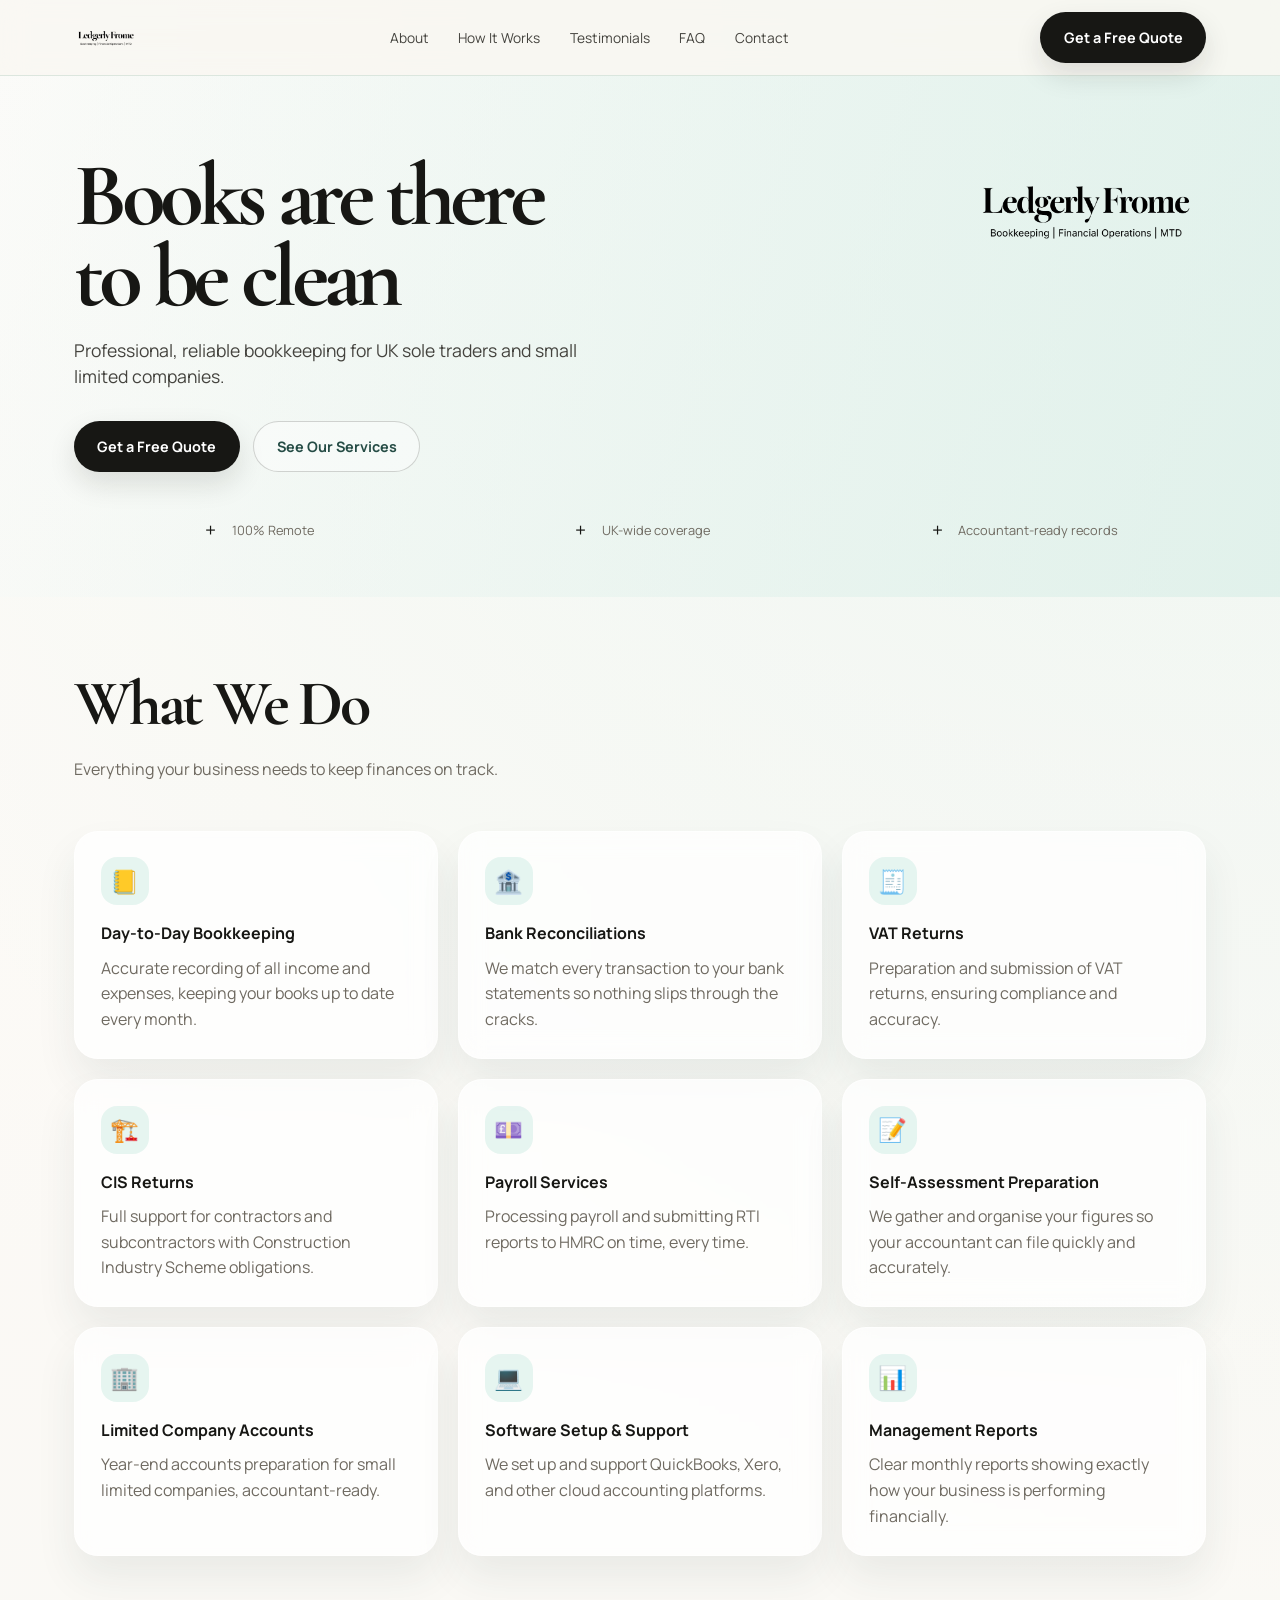
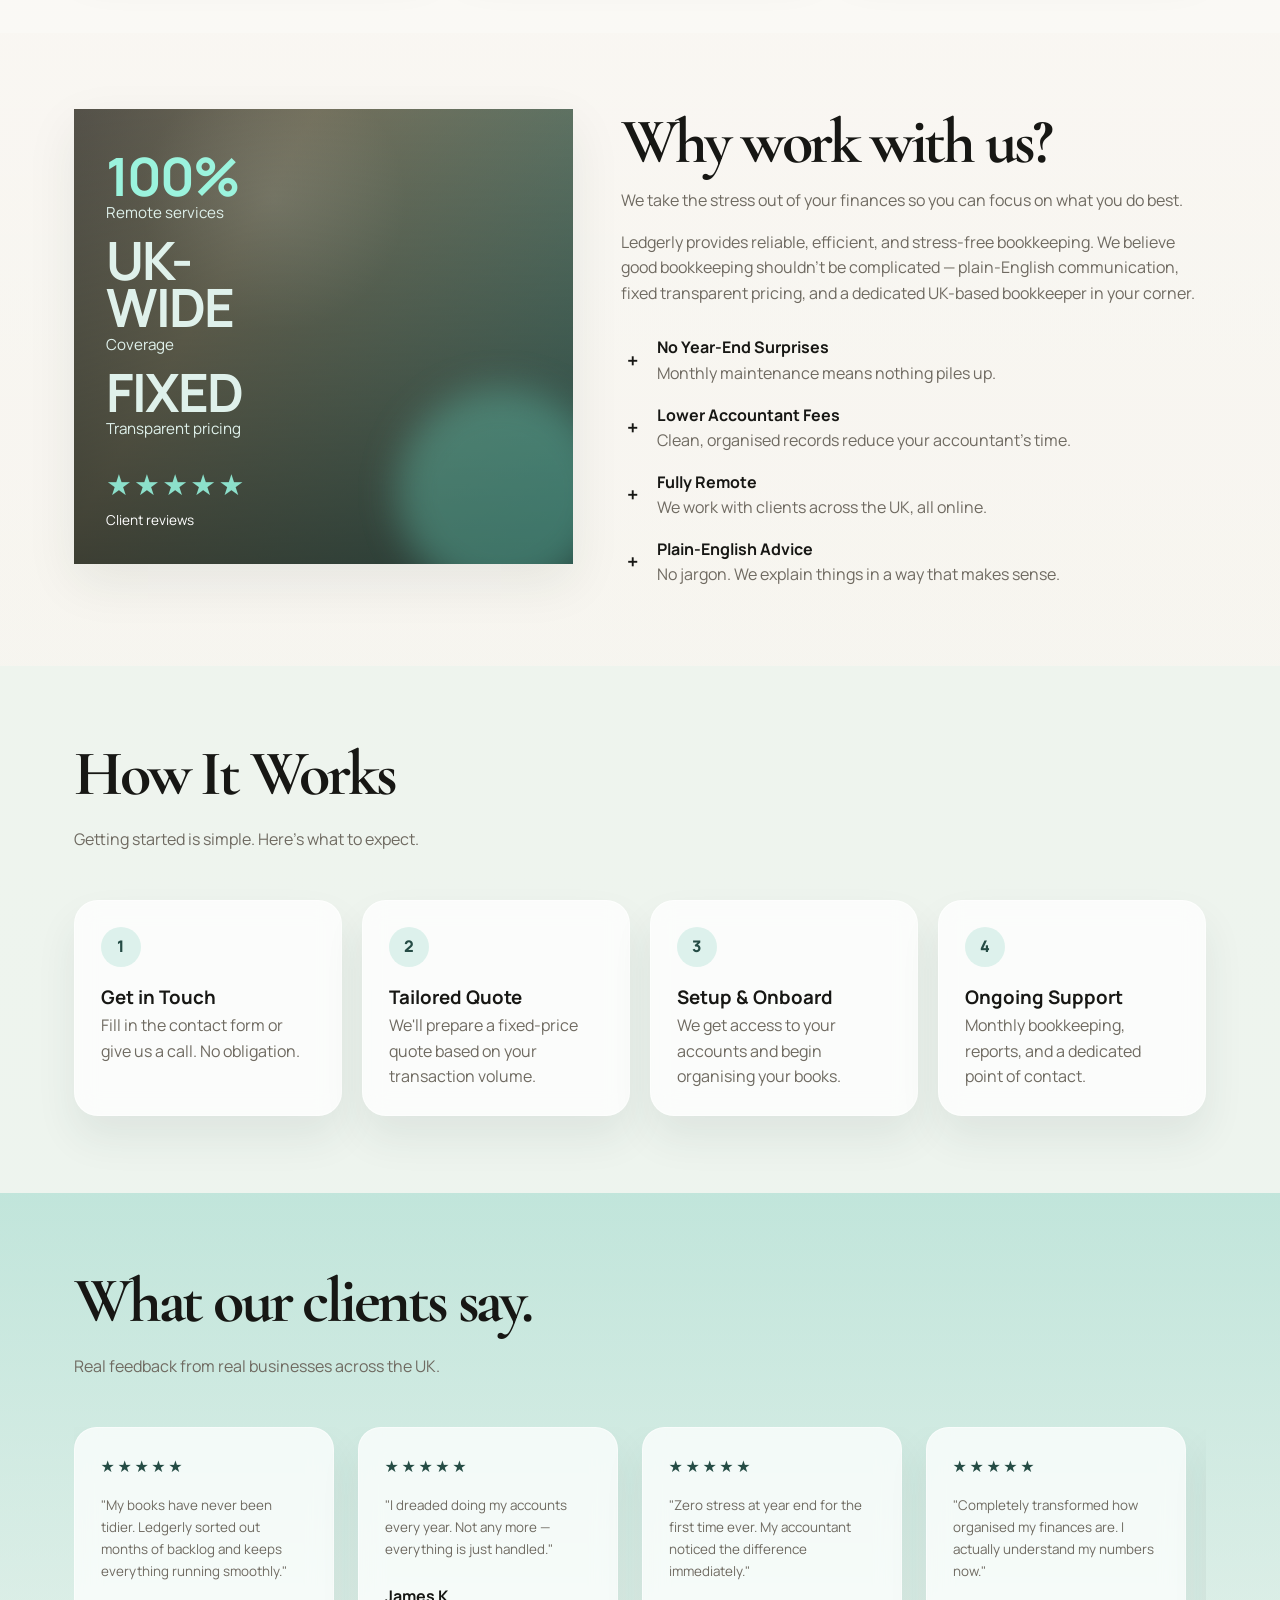
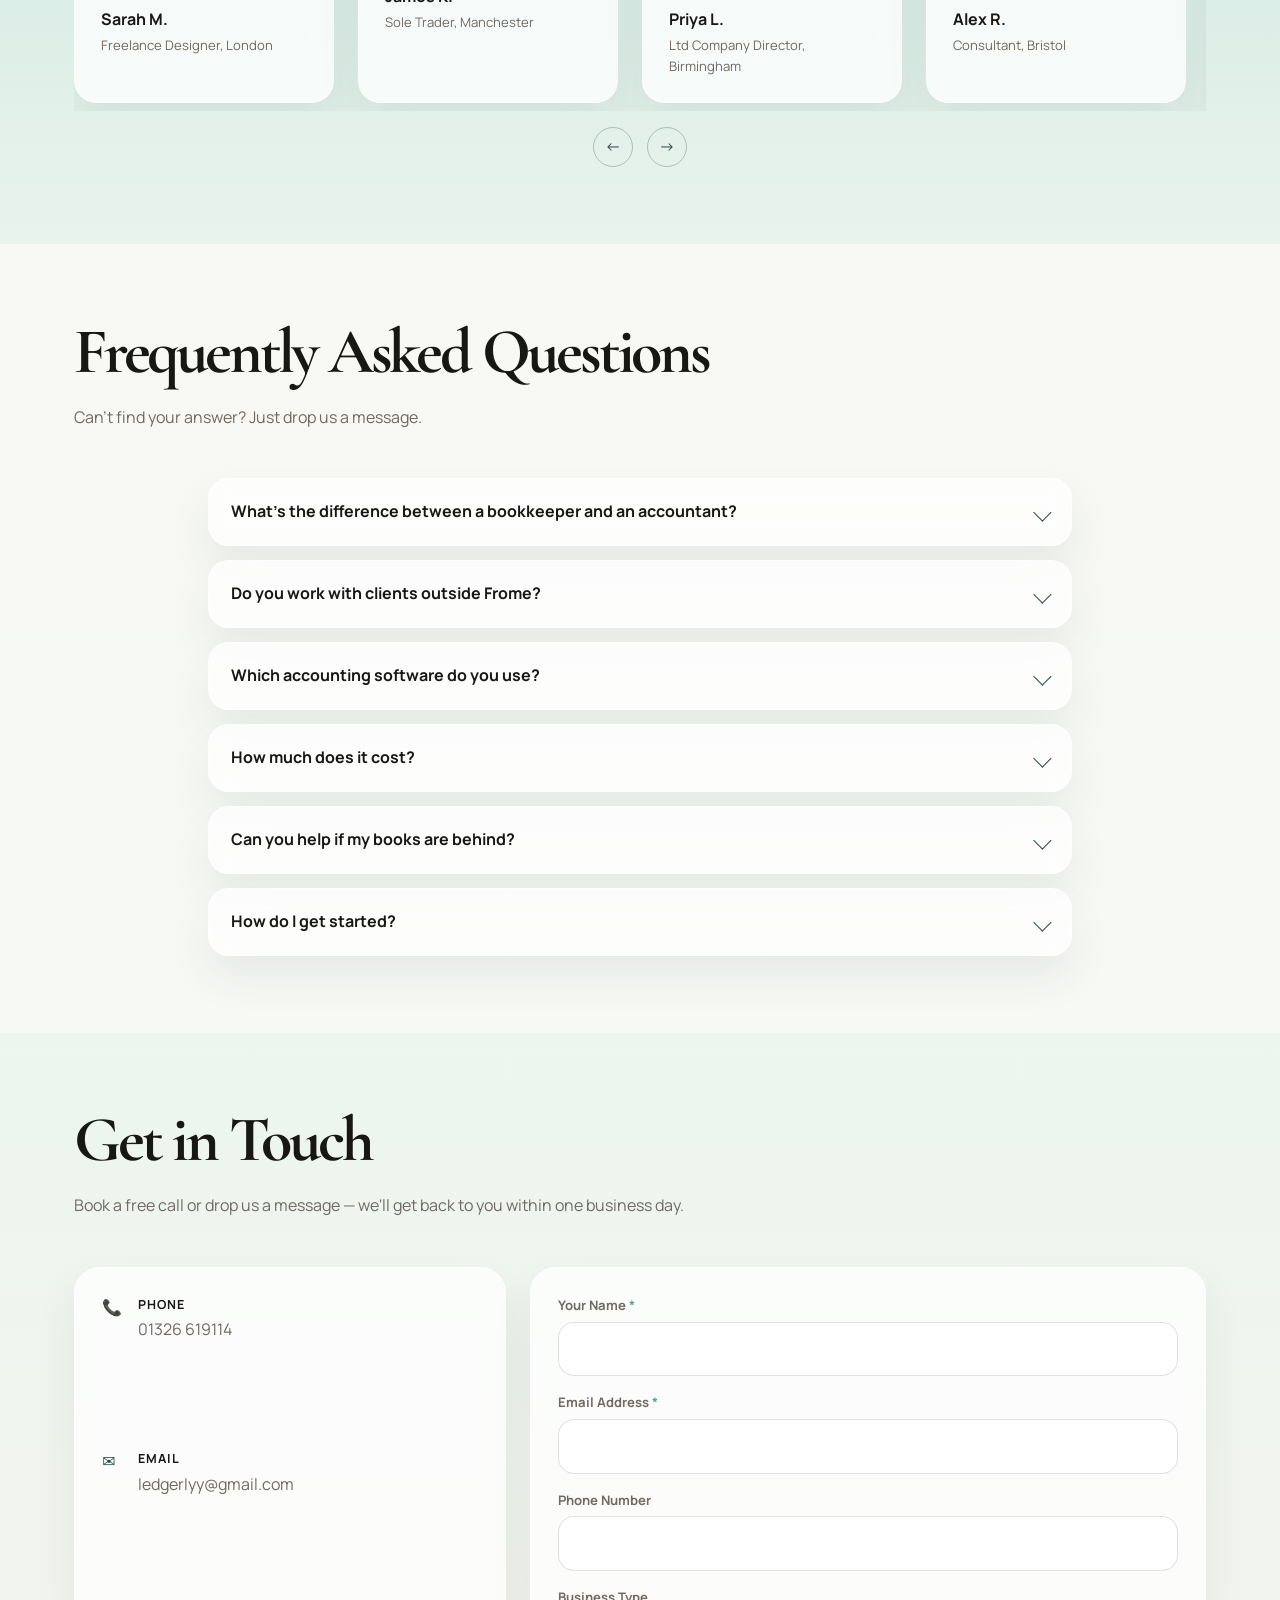
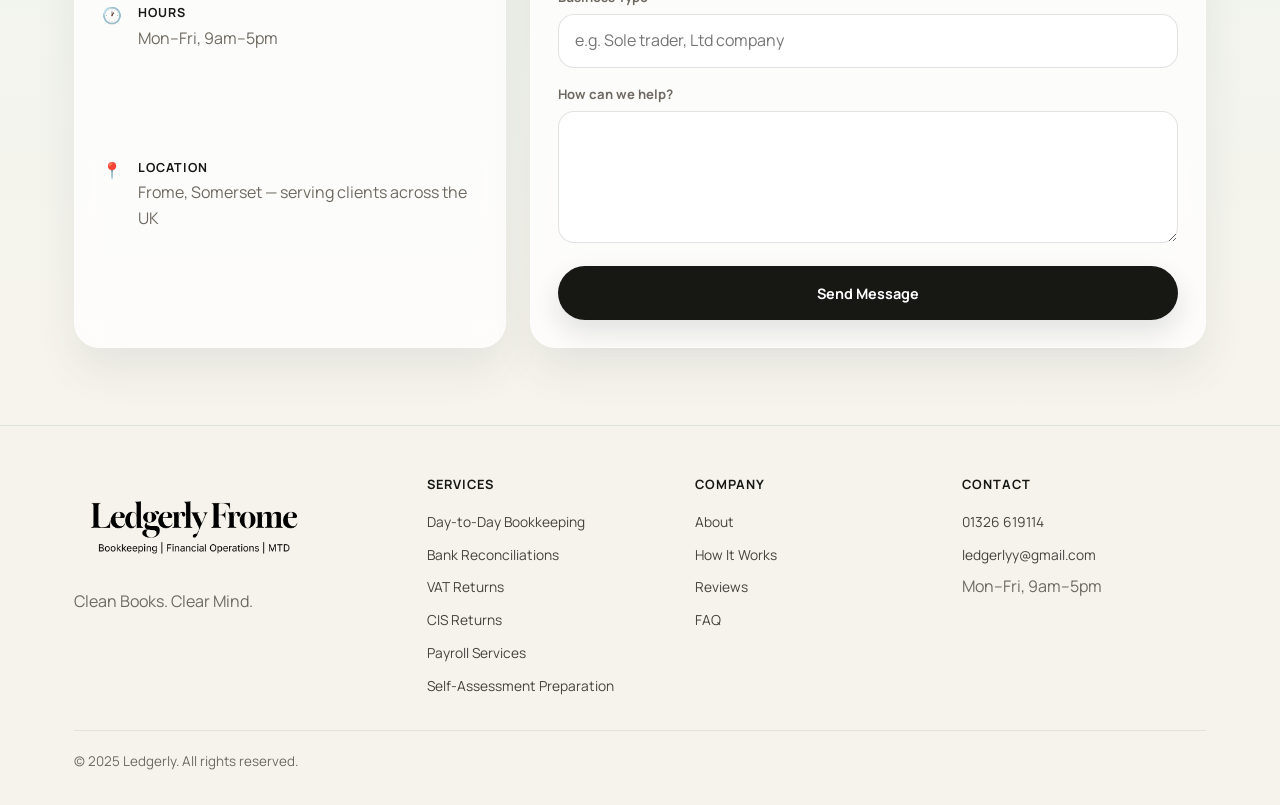
==== commit 58063b74: "names" ====
--- a/index.html
+++ b/index.html
@@ -48,7 +48,6 @@
 <section class="hero" id="hero">
   <div class="container hero__inner">
     <div class="hero__content">
-      <p class="hero__eyebrow">Remote bookkeeping | Financial operations</p>
       <h1>Books are there to be clean</h1>
       <p class="hero__sub">Professional, reliable bookkeeping for UK sole traders and small limited companies.</p>
       <div class="hero__ctas">
@@ -62,7 +61,6 @@
     </div>
     <aside class="hero__aside" aria-label="Business summary">
       <img src="static/logo.png" alt="Ledgerly" class="hero__brand-logo" />
-      <p class="hero__aside-tagline">Bookkeeping | Financial Operations</p>
     </aside>
   </div>
   <div class="container hero__badges">
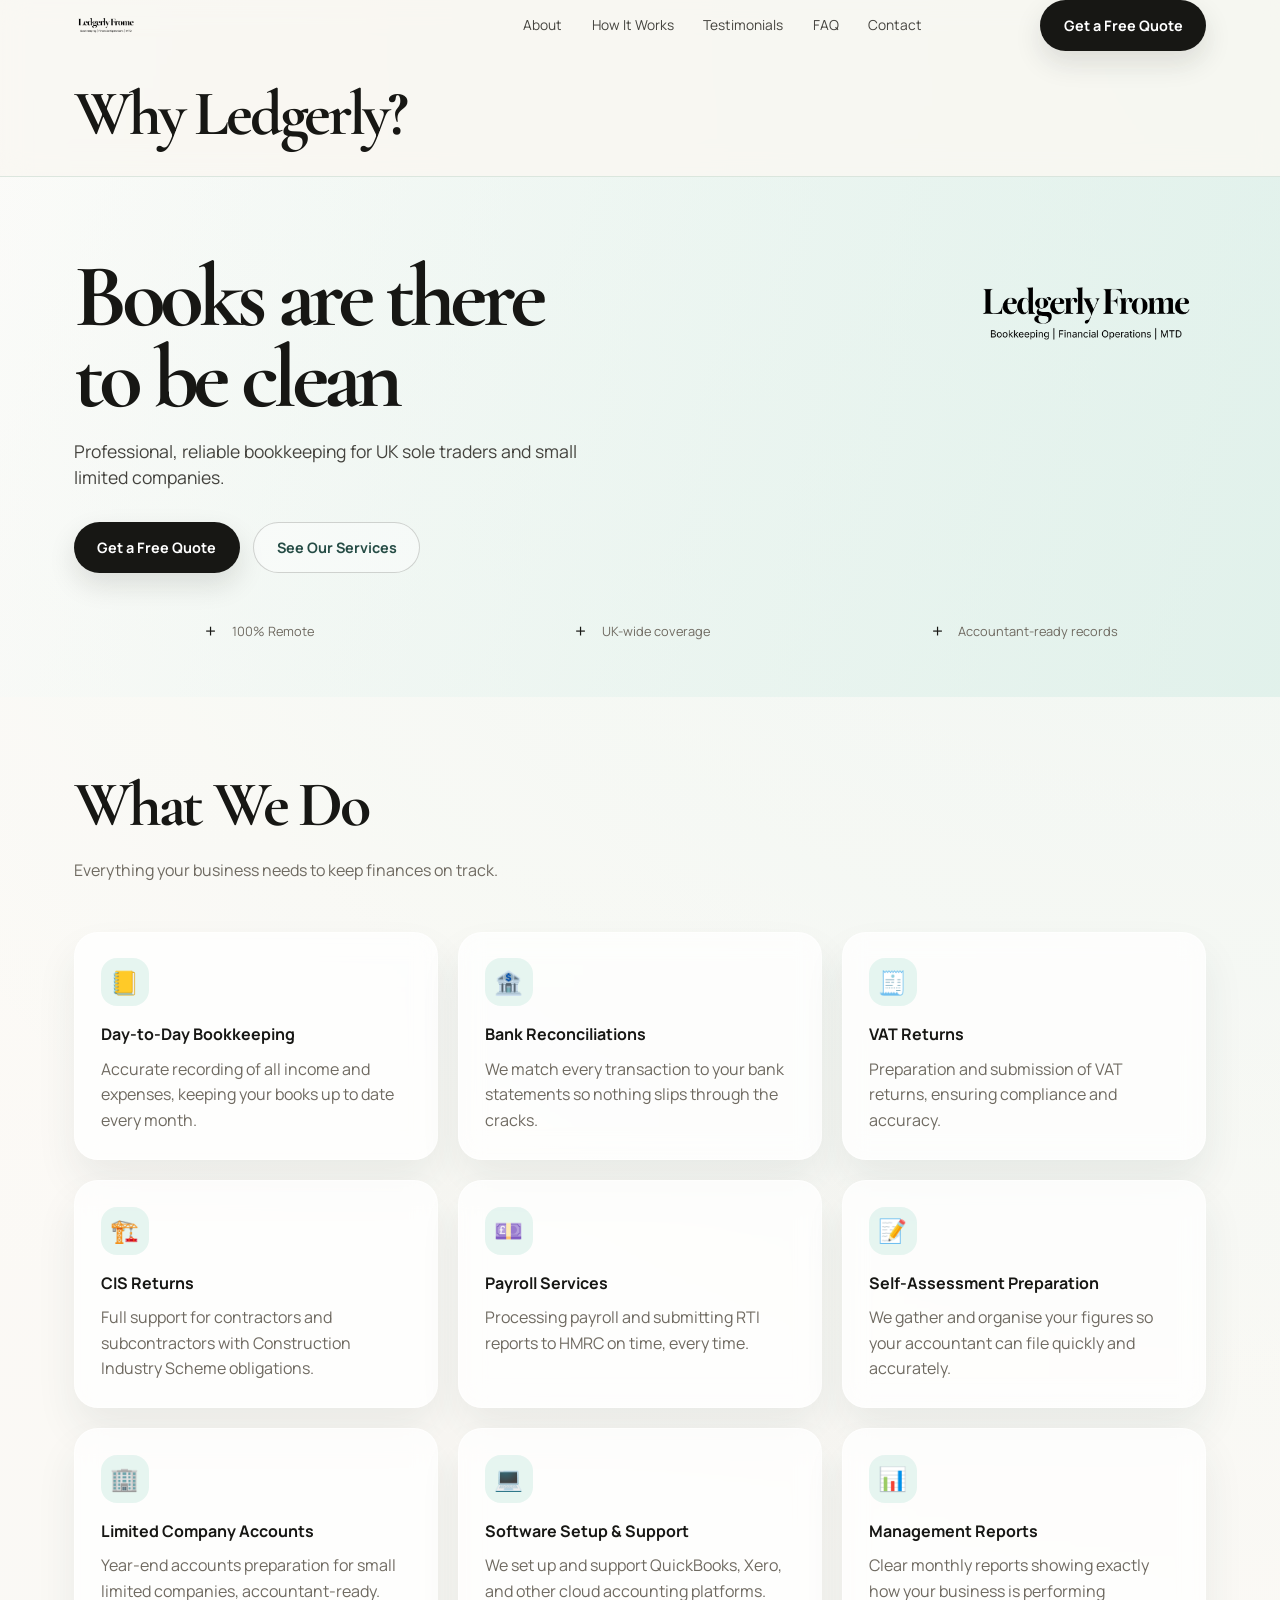
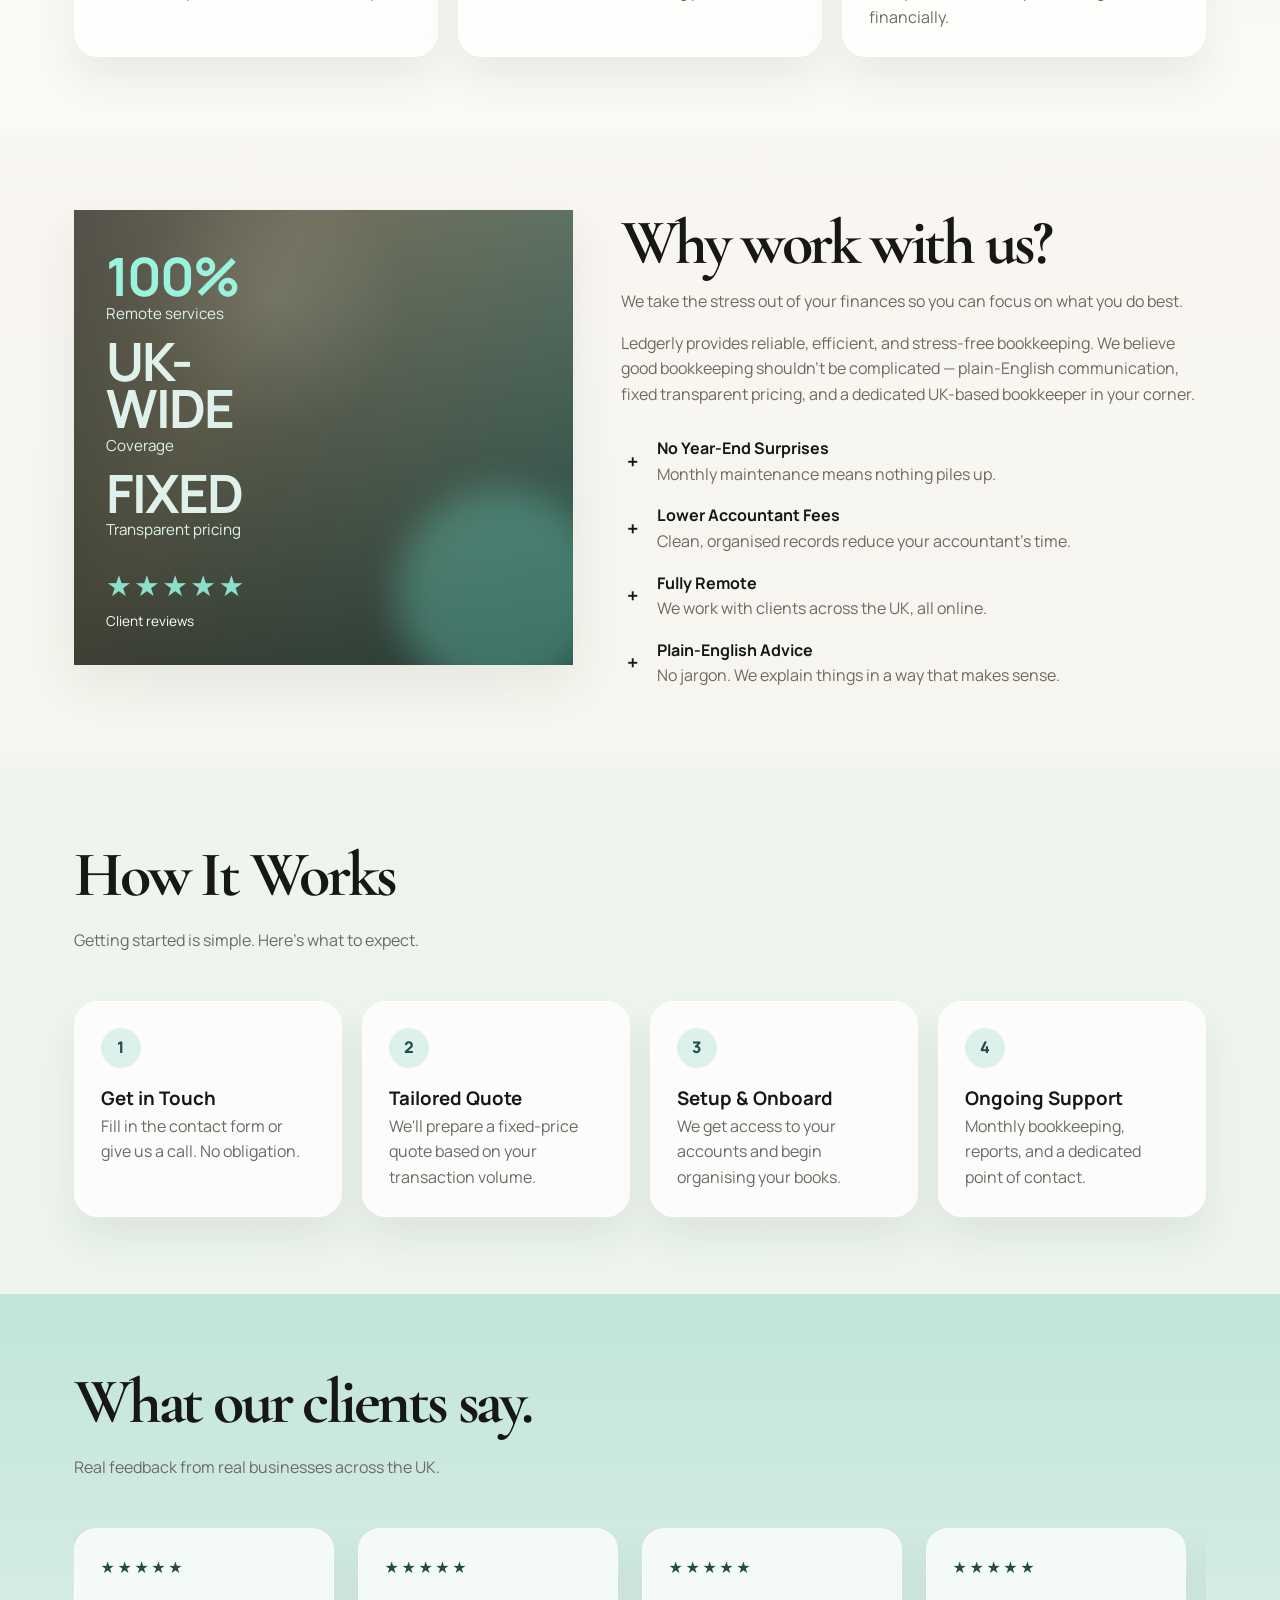
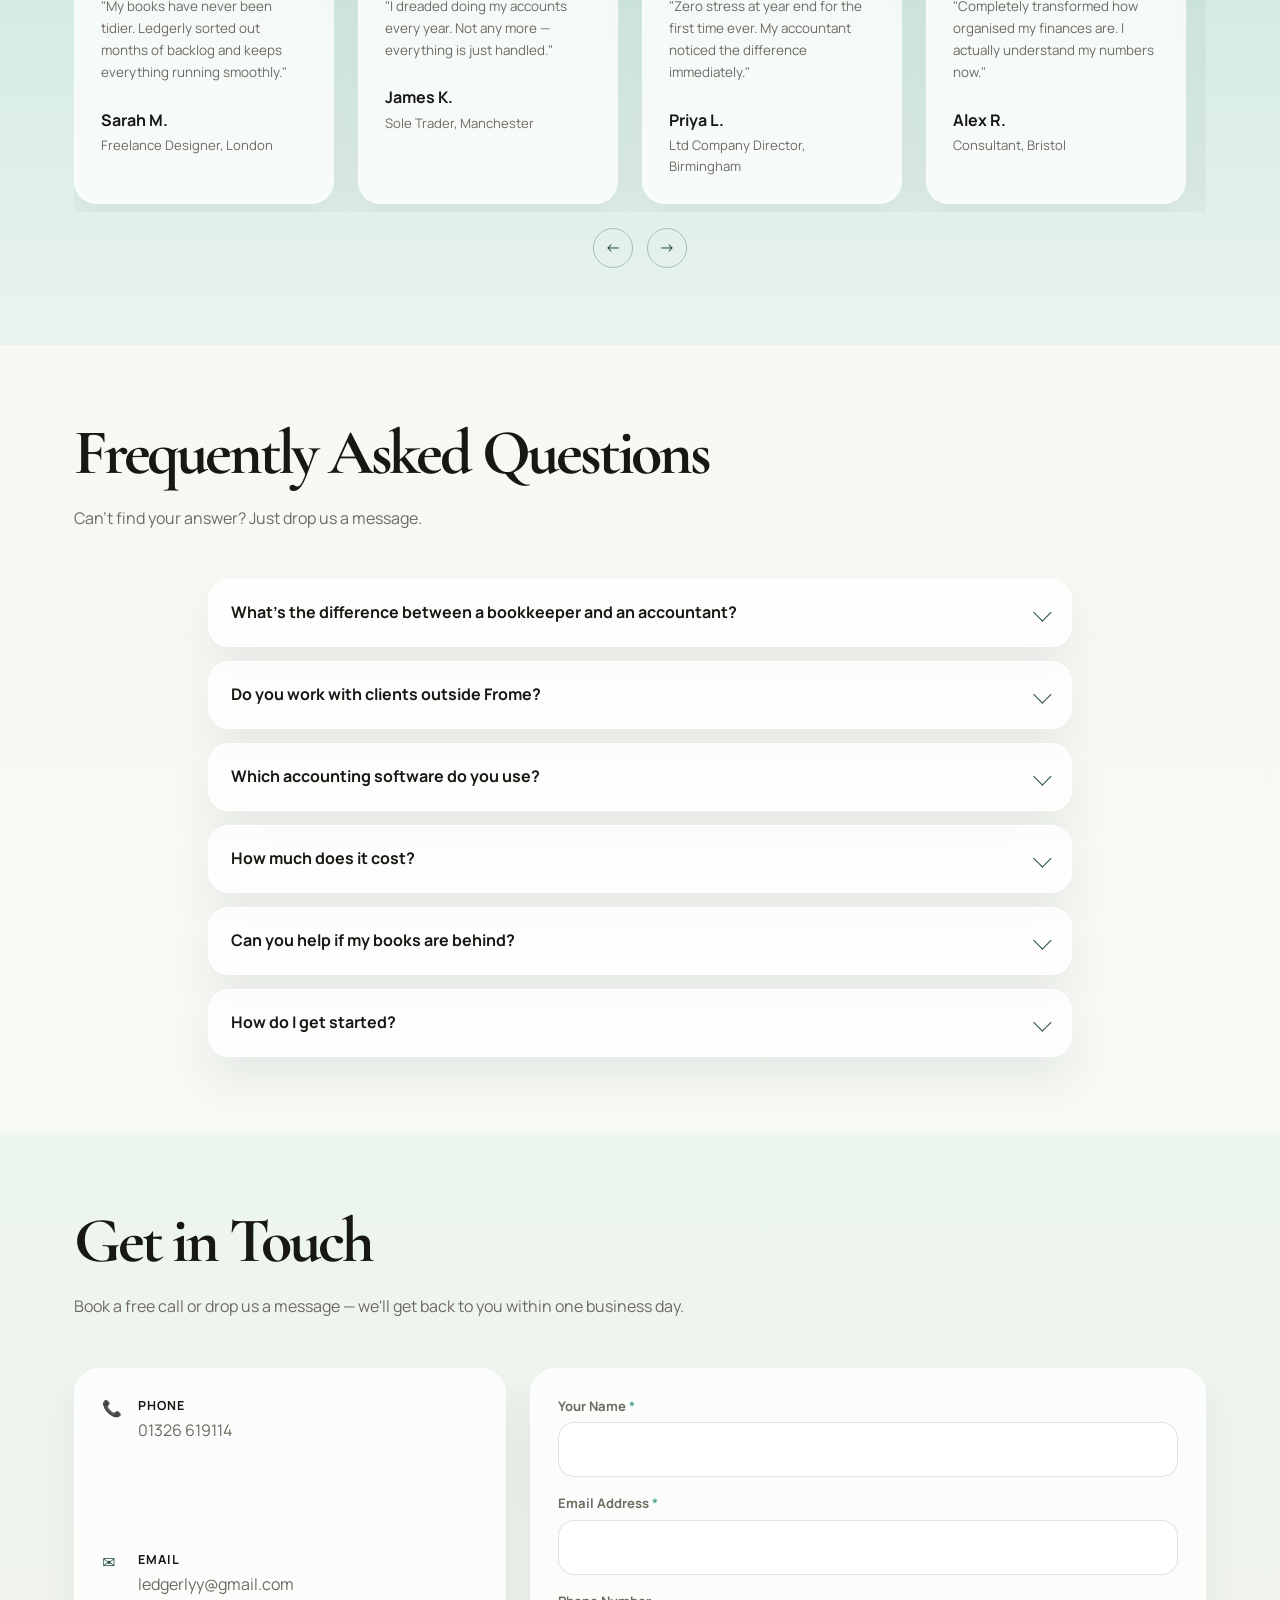
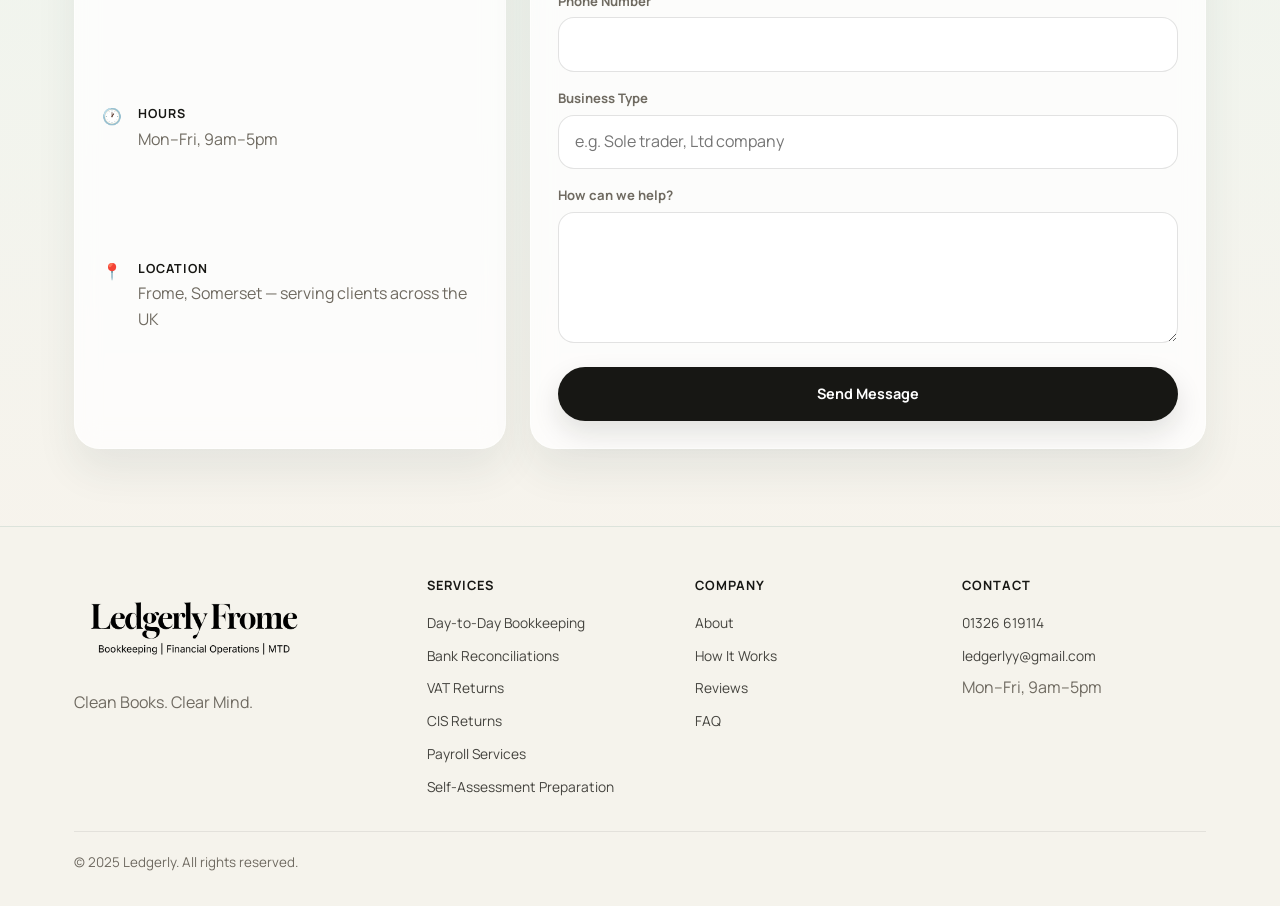
==== commit f8a96d09: "go" ====
--- a/index.html
+++ b/index.html
@@ -28,7 +28,7 @@
       <a href="#contact">Contact</a>
     </nav>
     <a href="#contact" class="btn btn-primary nav__cta">Get a Free Quote</a>
-    <button class="nav__hamburger" id="hamburger" aria-label="Open menu" aria-expanded="false">
+      <h2 class="section-heading">Why Ledgerly?</h2>
       <span></span><span></span><span></span>
     </button>
   </div>
--- a/static/style.css
+++ b/static/style.css
@@ -3,6 +3,8 @@
 :root {
   --bg-page: #f7f3ec;
   --bg-soft: #edf7f2;
+  --bg-transition-start: #fbf8f3;
+  --bg-transition-end: #f2f7f2;
   --bg-card: rgba(255, 255, 255, 0.74);
   --bg-card-strong: rgba(255, 255, 255, 0.9);
   --ink-900: #171714;
@@ -35,7 +37,7 @@
   color: var(--ink-700);
   background:
     radial-gradient(circle at top right, rgba(111, 204, 183, 0.18), transparent 28%),
-    linear-gradient(180deg, #fbf8f3 0%, #f7f4ee 30%, #f2f7f2 100%);
+    linear-gradient(180deg, var(--bg-transition-start) 0%, #f7f4ee 30%, var(--bg-transition-end) 100%);
   line-height: 1.6;
   -webkit-font-smoothing: antialiased;
 }
@@ -392,6 +394,10 @@
   background: linear-gradient(180deg, rgba(255, 255, 255, 0.25), rgba(255, 255, 255, 0.05));
 }
 
+.section-transition {
+  background: linear-gradient(180deg, #ffffff 0%, var(--section-transition-color, #edf7f2) 100%) !important;
+}
+
 .about__inner {
   display: grid;
   grid-template-columns: minmax(300px, 0.92fr) minmax(0, 1.08fr);
@@ -840,11 +846,8 @@
   }
 
   .hero__ctas {
-    flex-direction: column;
-  }
-
-  .hero__ctas .btn {
-    width: 100%;
+    flex-direction: row;
+    justify-content: flex-start;
   }
 
   .reviews__track {
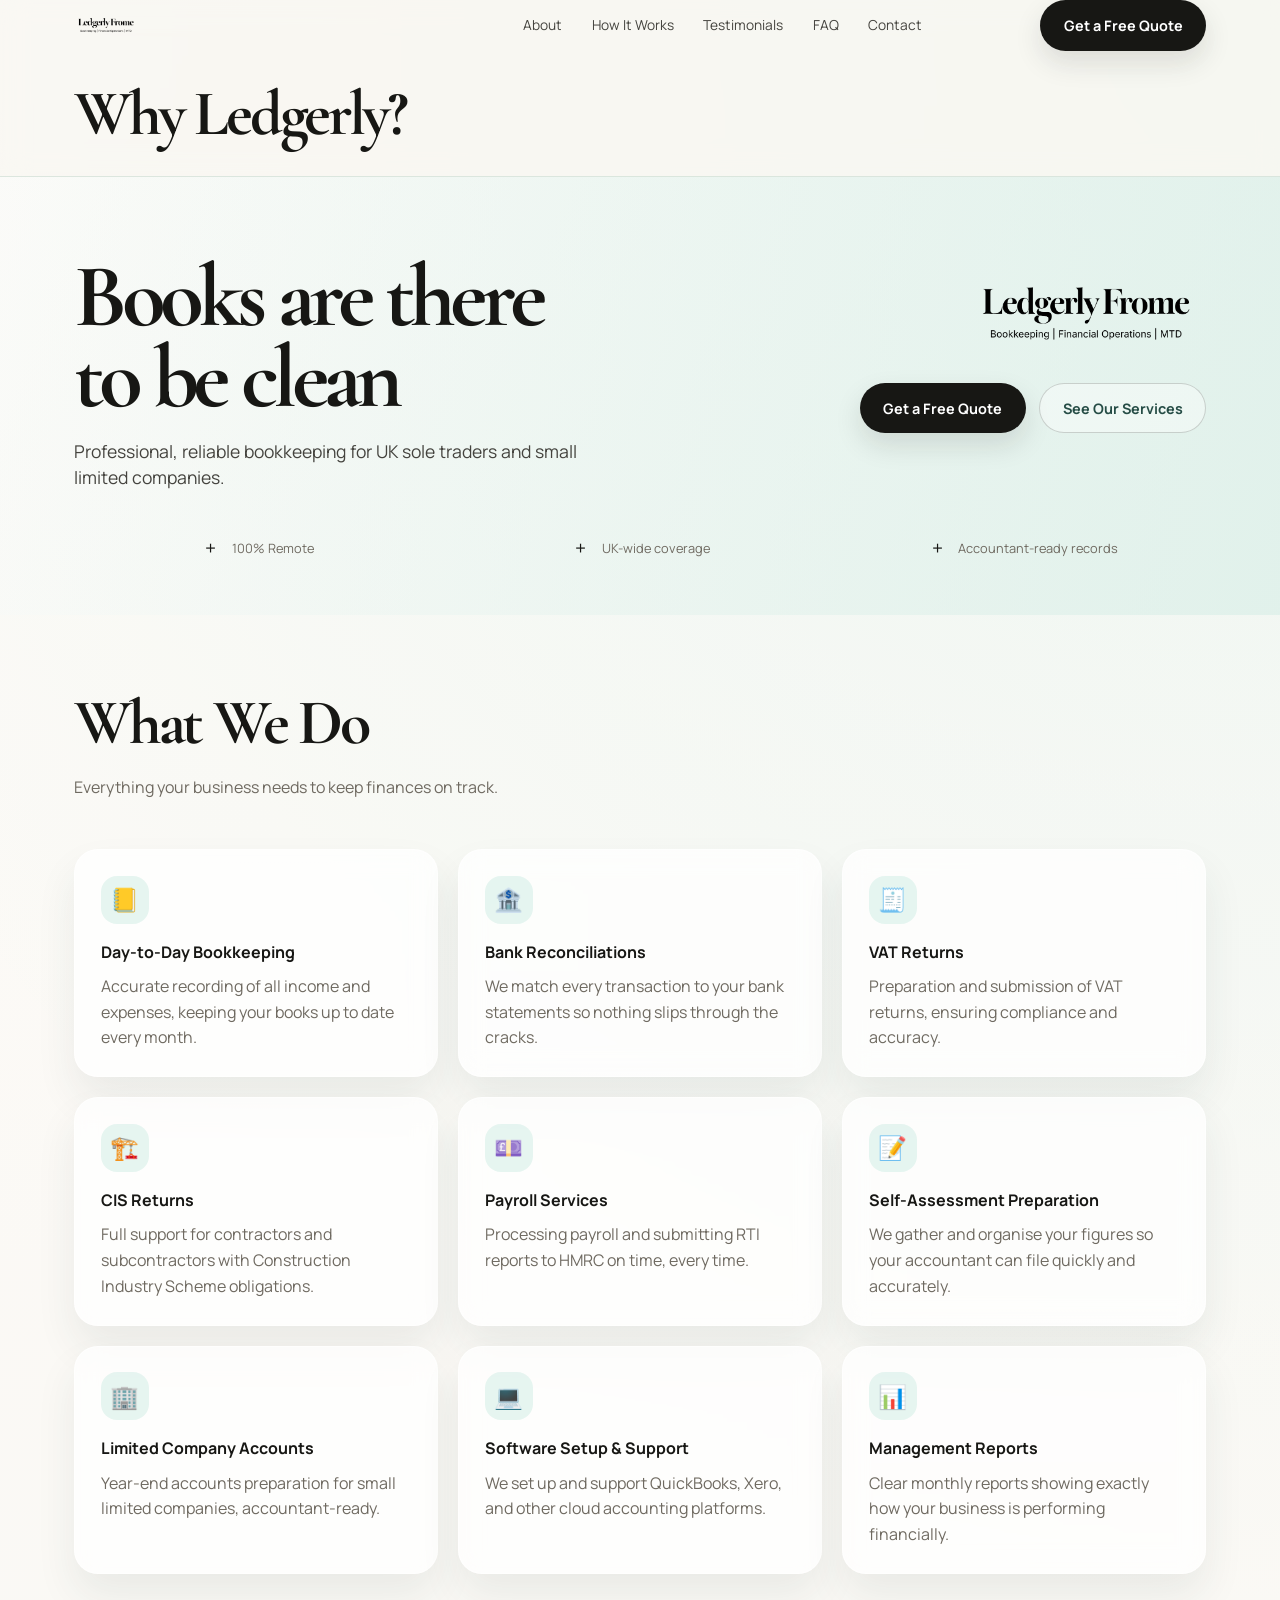
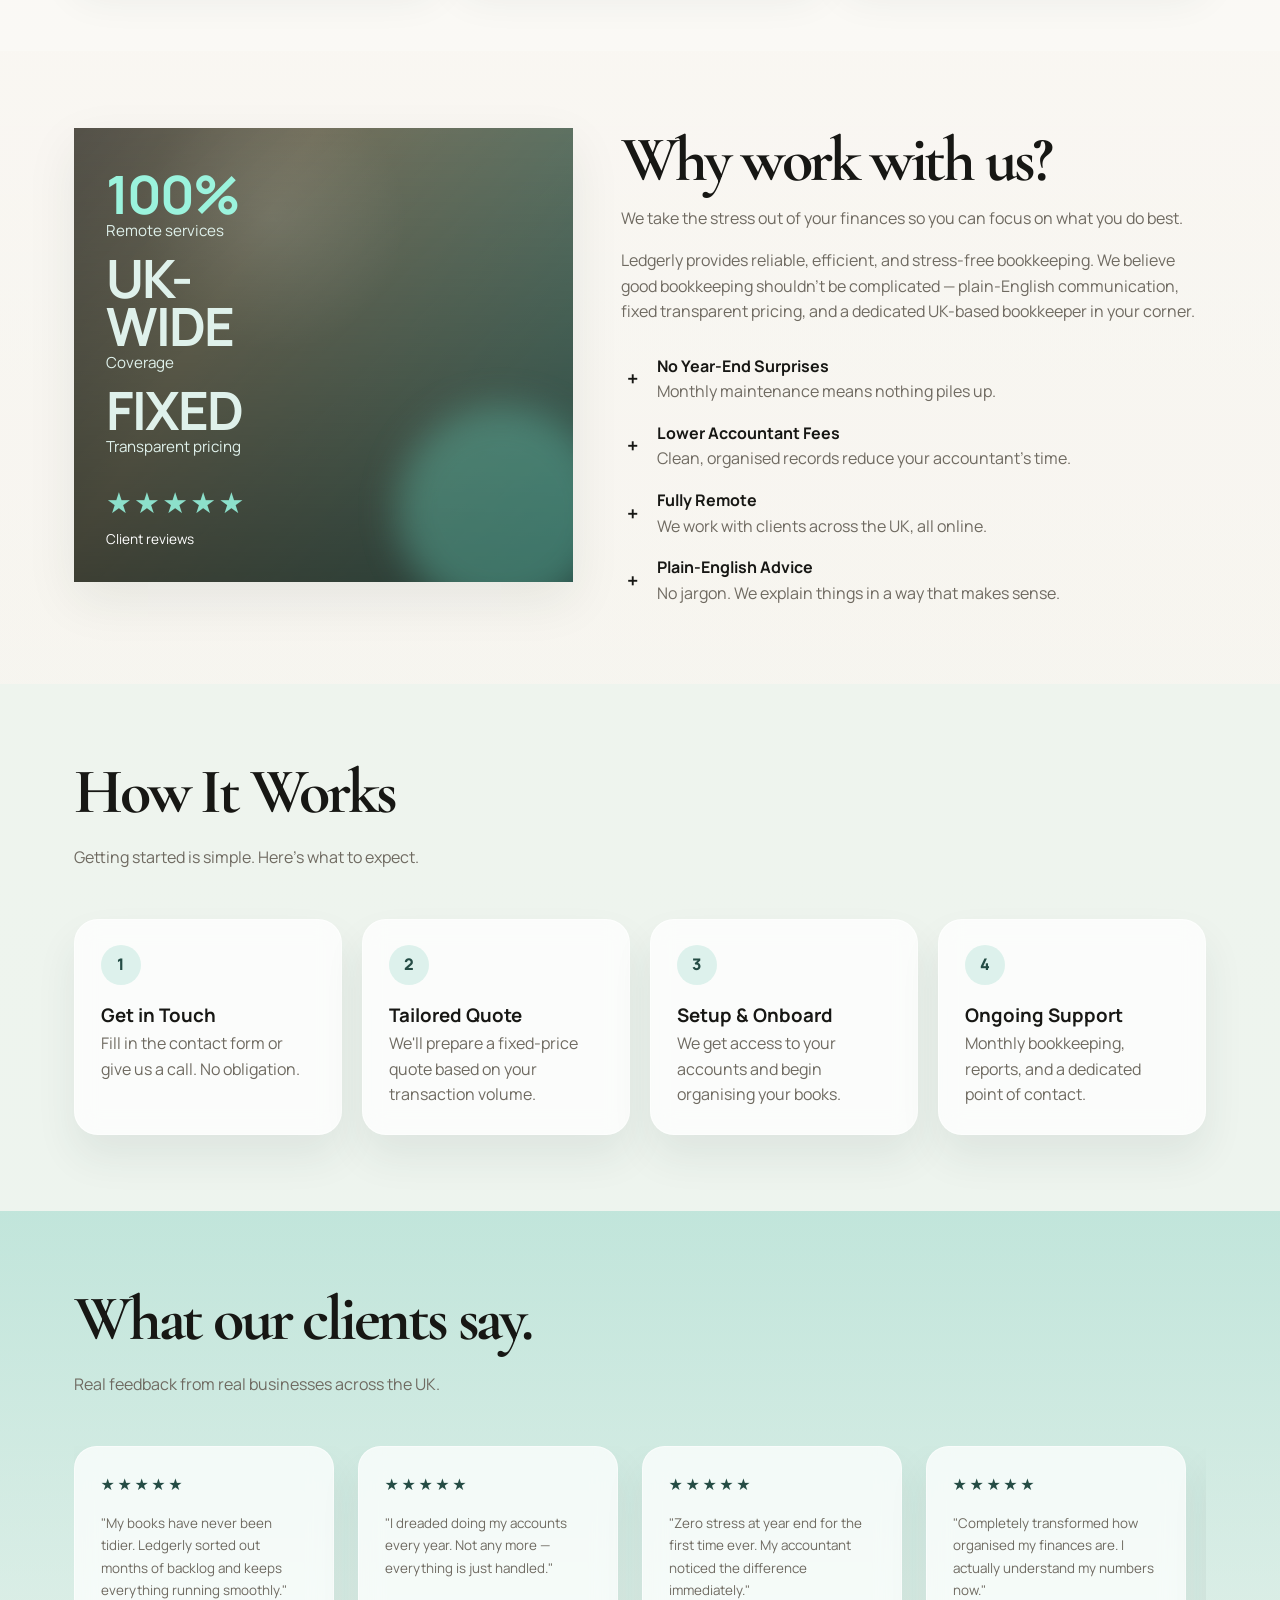
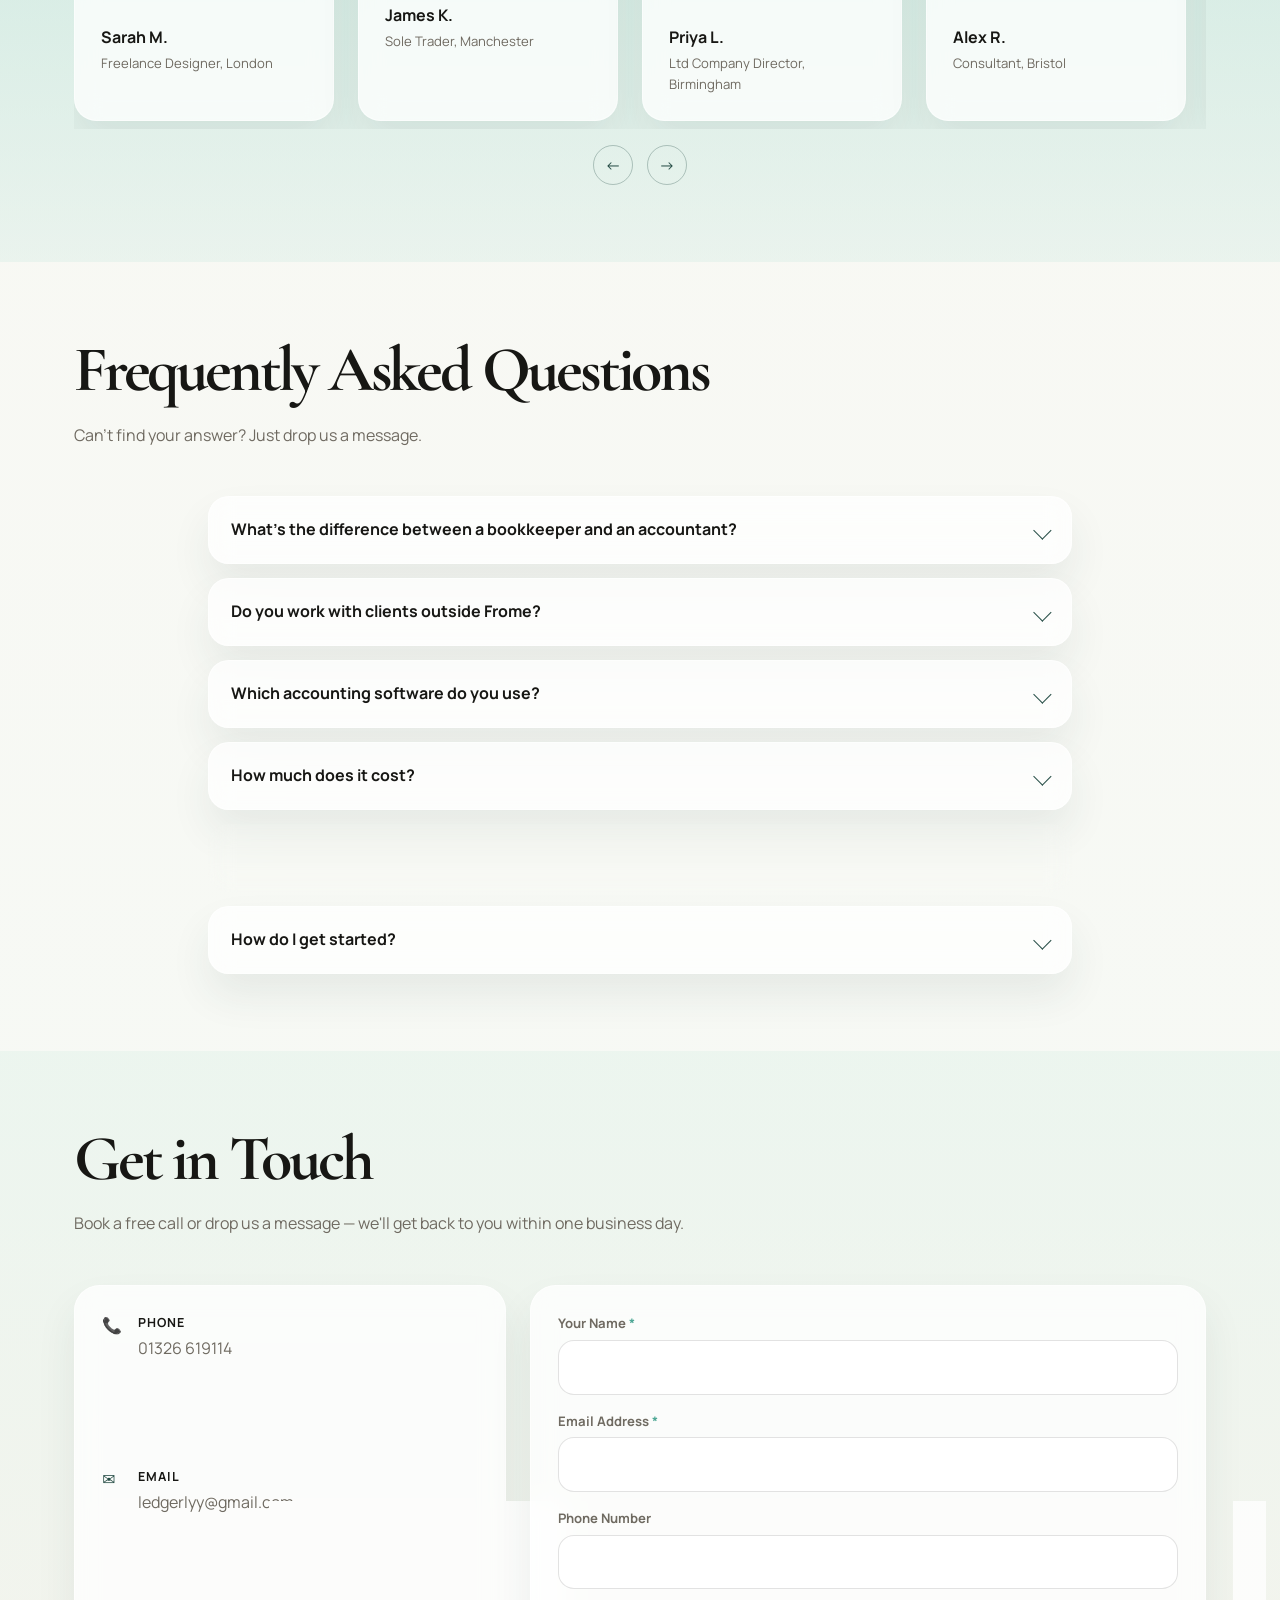
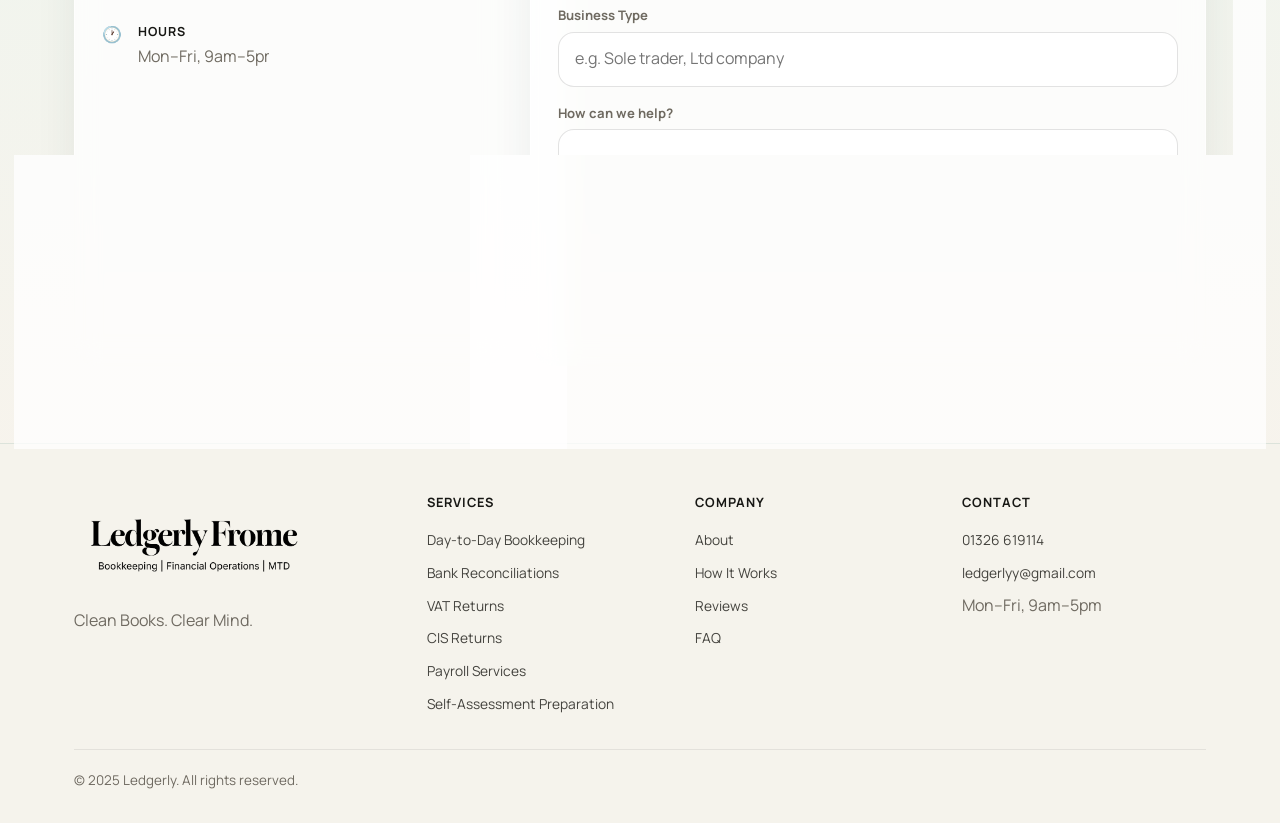
==== commit 503e65d1: "buttons alignment" ====
--- a/index.html
+++ b/index.html
@@ -50,27 +50,23 @@
     <div class="hero__content">
       <h1>Books are there to be clean</h1>
       <p class="hero__sub">Professional, reliable bookkeeping for UK sole traders and small limited companies.</p>
+    </div>
+    <aside class="hero__aside" aria-label="Business summary">
+      <img src="static/logo.png" alt="Ledgerly" class="hero__brand-logo" data-edit-image="main_logo" />
       <div class="hero__ctas">
-        <a href="#contact" class="btn btn-primary">
+        <a href="#contact" class="btn btn-primary" data-edit="hero_cta1_label" data-edit-href="hero_cta1_href">
           Get a Free Quote
         </a>
-        <a href="#services" class="btn btn-secondary">
+        <a href="#services" class="btn btn-secondary" data-edit="hero_cta2_label" data-edit-href="hero_cta2_href">
           See Our Services
         </a>
       </div>
-    </div>
-    <aside class="hero__aside" aria-label="Business summary">
-      <img src="static/logo.png" alt="Ledgerly" class="hero__brand-logo" />
     </aside>
   </div>
   <div class="container hero__badges">
-    
     <span class="badge">100% Remote</span>
-    
     <span class="badge">UK-wide coverage</span>
-    
     <span class="badge">Accountant-ready records</span>
-    
   </div>
 </section>
 
--- a/static/style.css
+++ b/static/style.css
@@ -261,11 +261,16 @@
   margin-top: 2rem;
 }
 
+.hero__aside .hero__ctas {
+  margin-top: 0;
+  justify-content: flex-end;
+}
+
 .hero__aside {
   align-self: start;
   justify-self: end;
   display: grid;
-  gap: 0.5rem;
+  gap: 1.1rem;
   padding-top: 0.2rem;
   text-align: right;
 }
@@ -395,7 +400,9 @@
 }
 
 .section-transition {
-  background: linear-gradient(180deg, #ffffff 0%, var(--section-transition-color, #edf7f2) 100%) !important;
+  background:
+    radial-gradient(circle at 78% 35%, rgba(87, 188, 164, 0.28), transparent 0 22%),
+    linear-gradient(110deg, #ffffff 0%, var(--section-transition-color, #edf7f2) 100%) !important;
 }
 
 .about__inner {
@@ -811,6 +818,10 @@
     justify-self: start;
   }
 
+  .hero__aside .hero__ctas {
+    justify-content: flex-start;
+  }
+
   .services__grid,
   .steps {
     grid-template-columns: repeat(2, minmax(0, 1fr));
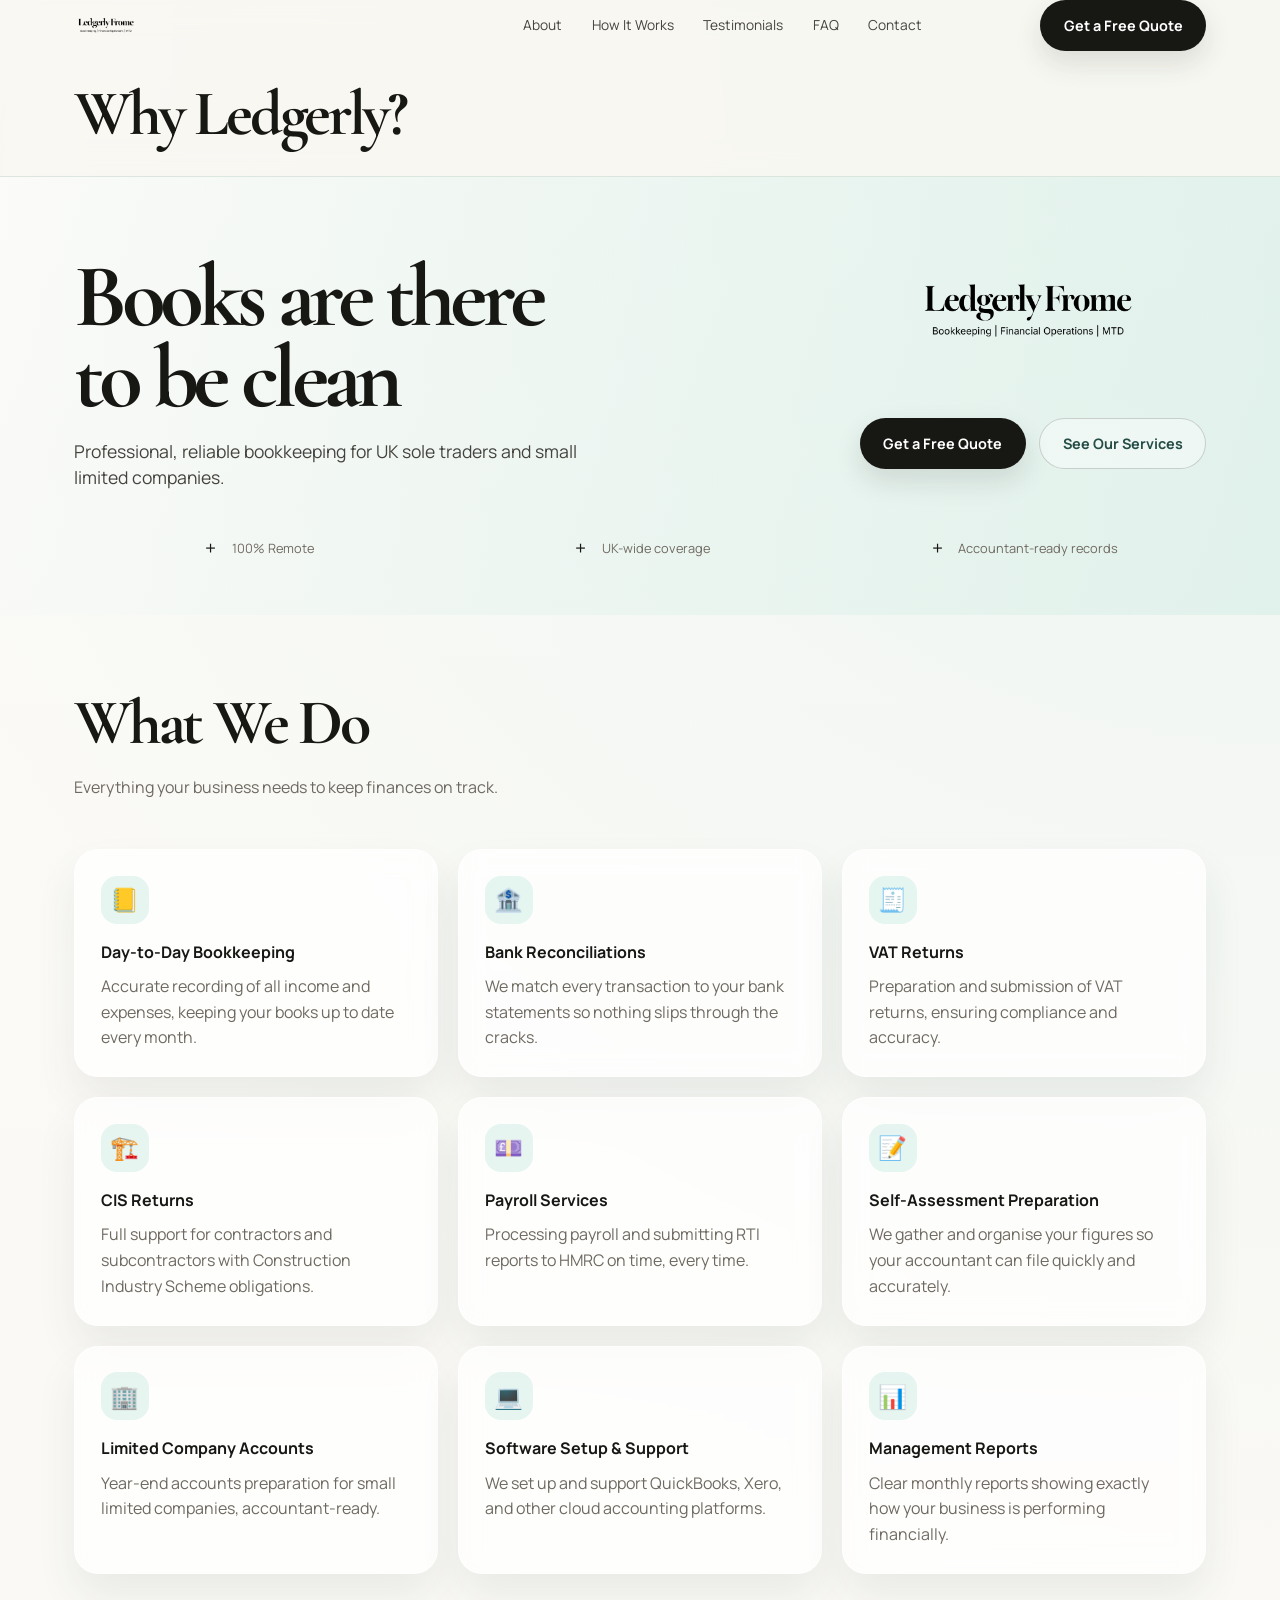
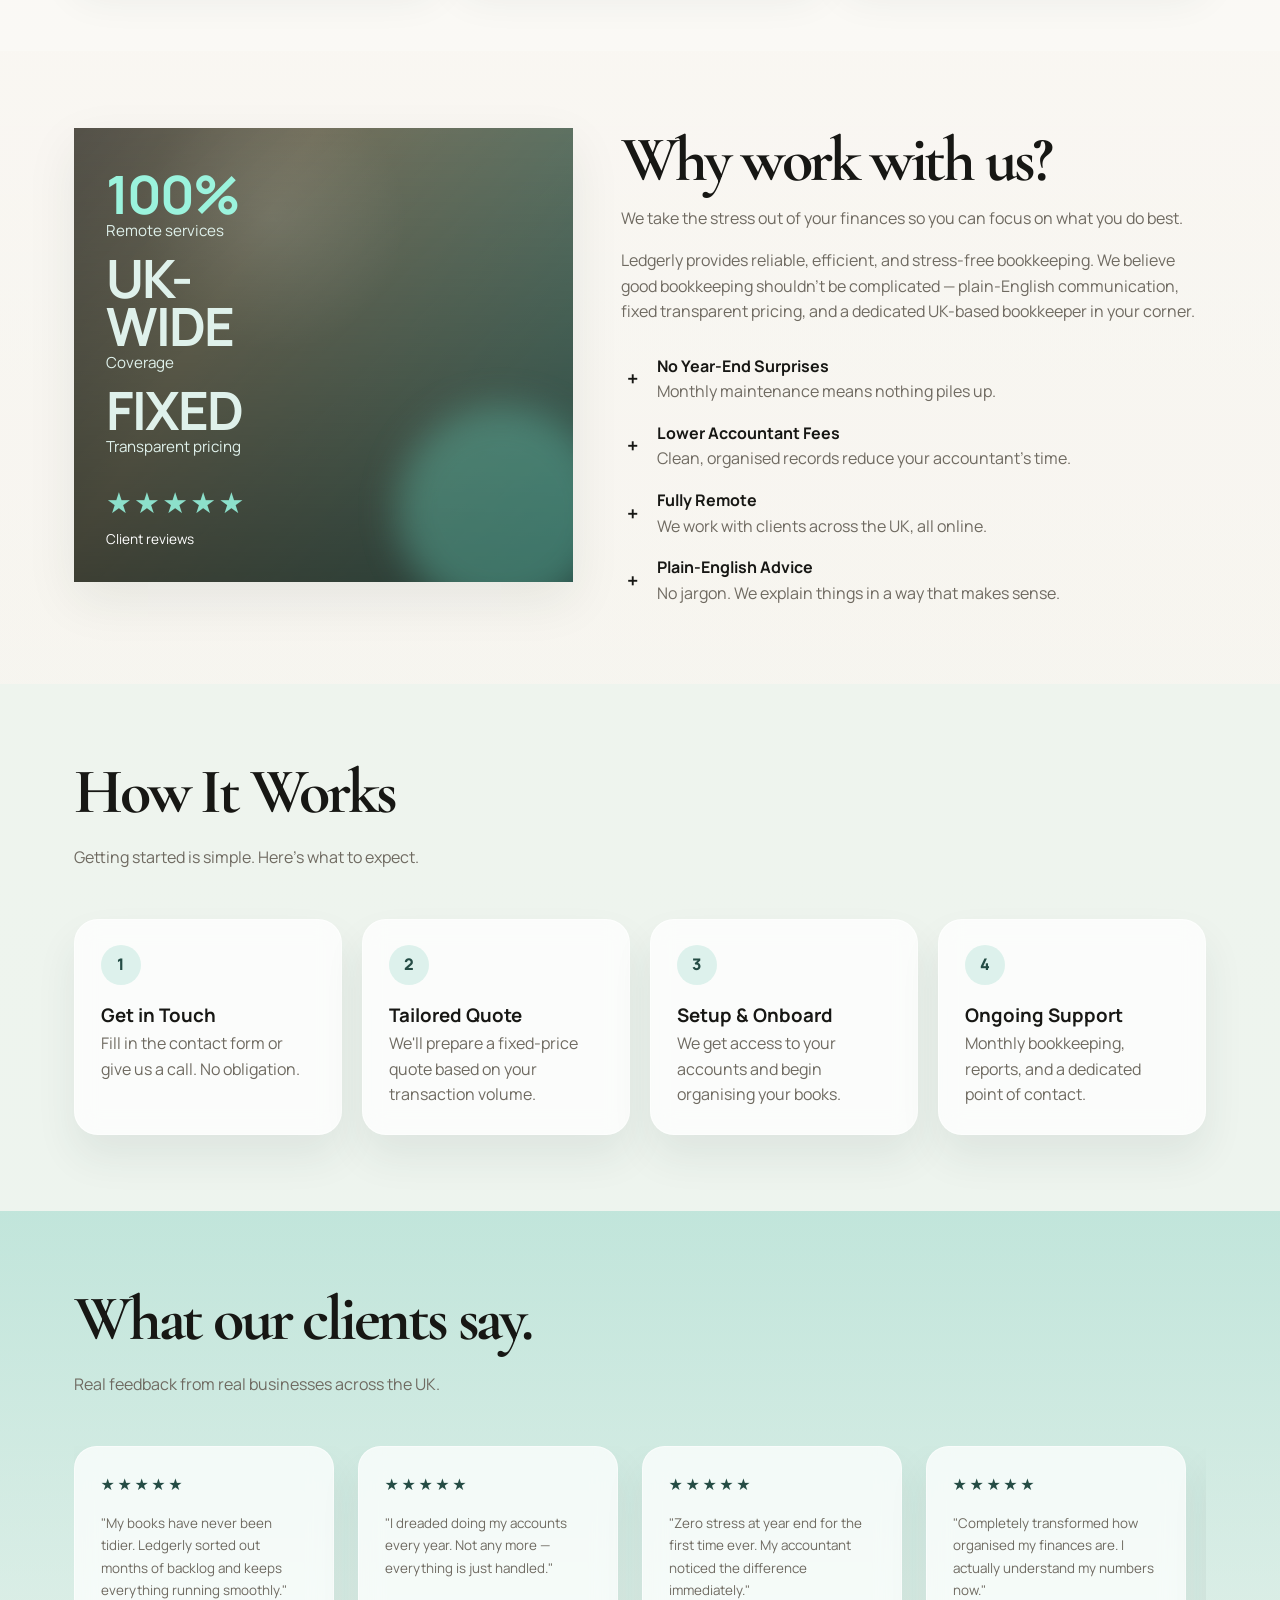
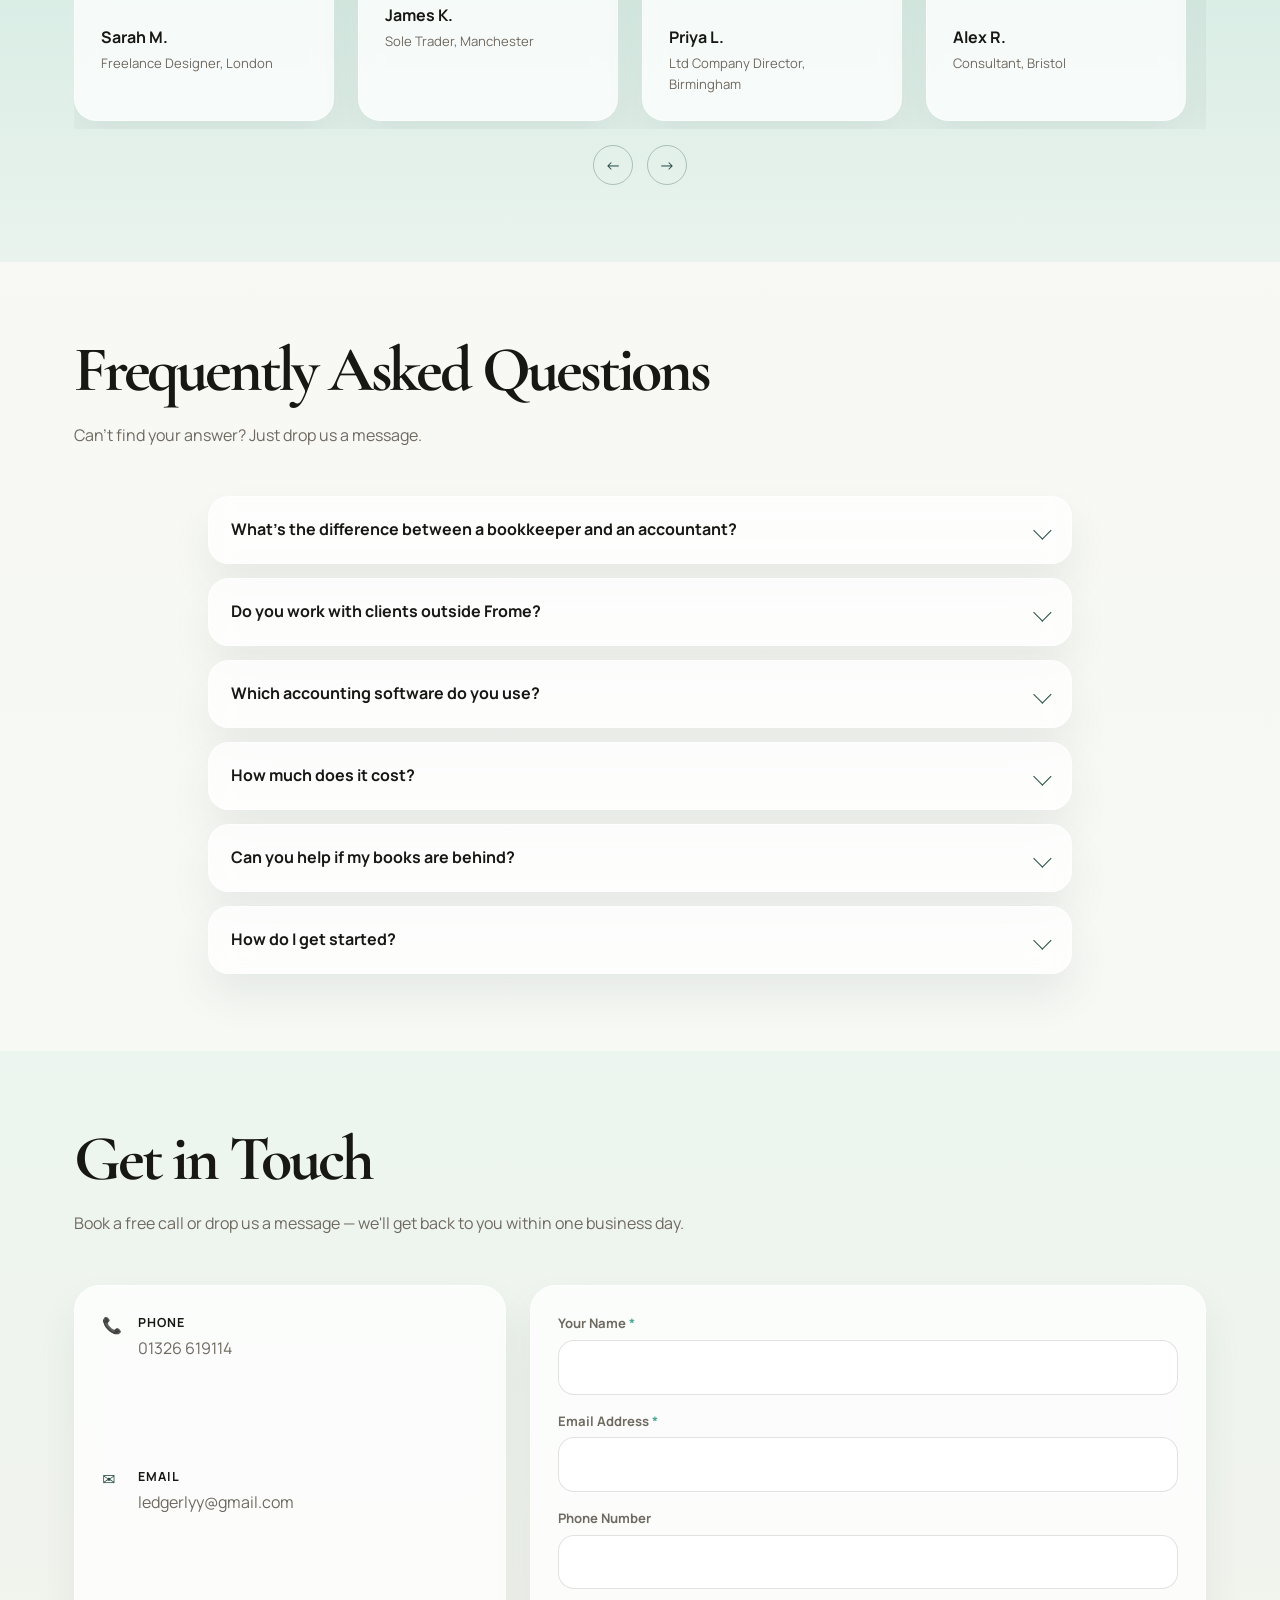
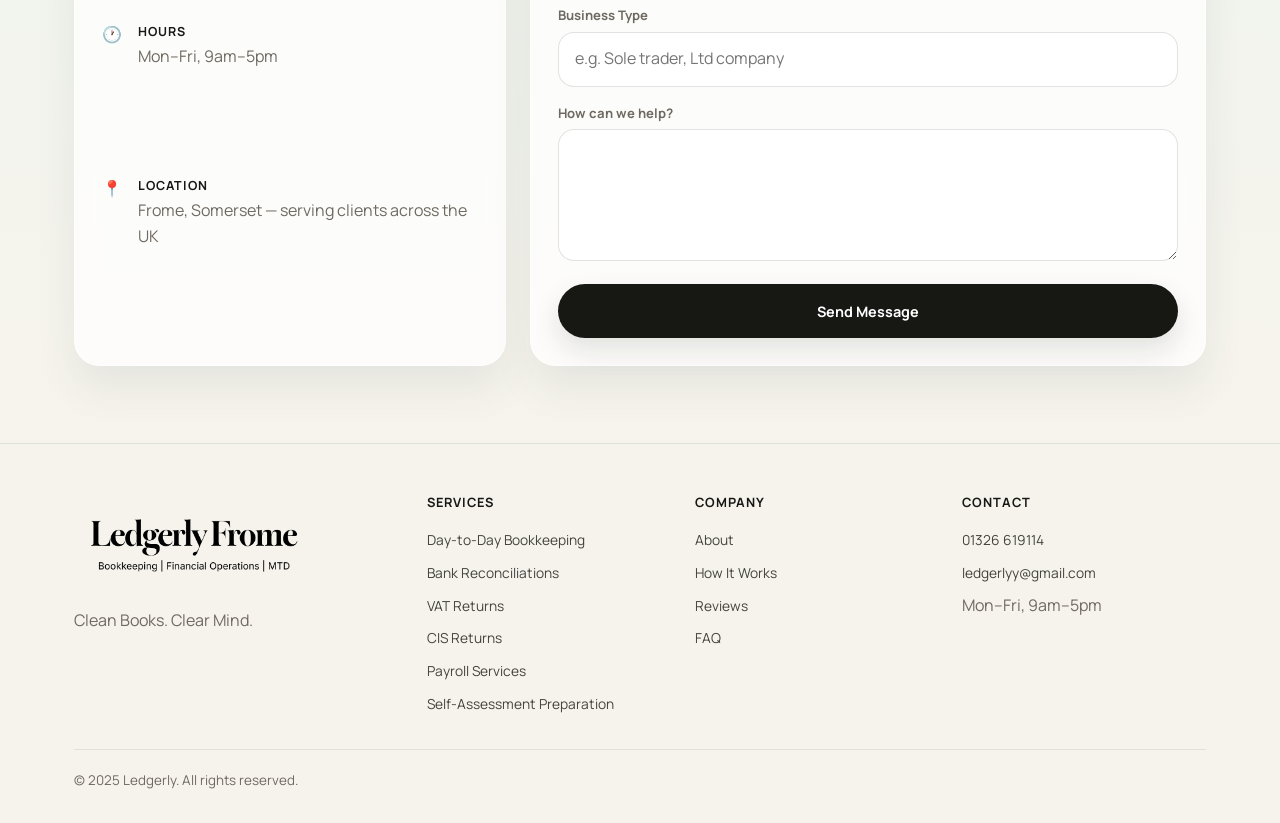
==== commit 5e014f75: "Main site loadgo" ====
--- a/index.html
+++ b/index.html
@@ -47,12 +47,12 @@
 <!-- ── Hero ────────────────────────────────────────────────────────────── -->
 <section class="hero" id="hero">
   <div class="container hero__inner">
+    <img src="static/logo.png" alt="Ledgerly" class="hero__brand-logo" data-edit-image="main_logo" />
     <div class="hero__content">
       <h1>Books are there to be clean</h1>
       <p class="hero__sub">Professional, reliable bookkeeping for UK sole traders and small limited companies.</p>
     </div>
     <aside class="hero__aside" aria-label="Business summary">
-      <img src="static/logo.png" alt="Ledgerly" class="hero__brand-logo" data-edit-image="main_logo" />
       <div class="hero__ctas">
         <a href="#contact" class="btn btn-primary" data-edit="hero_cta1_label" data-edit-href="hero_cta1_href">
           Get a Free Quote
--- a/static/style.css
+++ b/static/style.css
@@ -220,12 +220,16 @@
   position: relative;
   display: grid;
   grid-template-columns: minmax(0, 1.15fr) minmax(220px, 0.55fr);
+  grid-template-areas:
+    "content brand"
+    "content aside";
   gap: 2rem;
   align-items: start;
   padding-block: 2rem 3rem;
 }
 
 .hero__content {
+  grid-area: content;
   max-width: 42rem;
 }
 
@@ -263,21 +267,24 @@
 
 .hero__aside .hero__ctas {
   margin-top: 0;
-  justify-content: flex-end;
+  justify-content: center;
 }
 
 .hero__aside {
+  grid-area: aside;
   align-self: start;
   justify-self: end;
   display: grid;
+  justify-items: center;
   gap: 1.1rem;
   padding-top: 0.2rem;
-  text-align: right;
+  text-align: center;
 }
 
 .hero__brand-logo {
+  grid-area: brand;
   width: clamp(170px, 20vw, 240px);
-  justify-self: end;
+  justify-self: center;
 }
 
 .hero__aside-tagline {
@@ -809,7 +816,15 @@
     grid-template-columns: 1fr;
   }
 
+  .hero__inner {
+    grid-template-areas:
+      "brand"
+      "content"
+      "aside";
+  }
+
   .hero__aside {
+    justify-items: start;
     justify-self: start;
     text-align: left;
   }
@@ -843,6 +858,20 @@
 
   .hero__inner {
     padding-block: 1.5rem 2.5rem;
+  }
+
+  .hero__aside {
+    justify-items: center;
+    justify-self: center;
+    text-align: center;
+  }
+
+  .hero__aside .hero__ctas {
+    justify-content: center;
+  }
+
+  .hero__brand-logo {
+    justify-self: center;
   }
 
   .hero h1,
